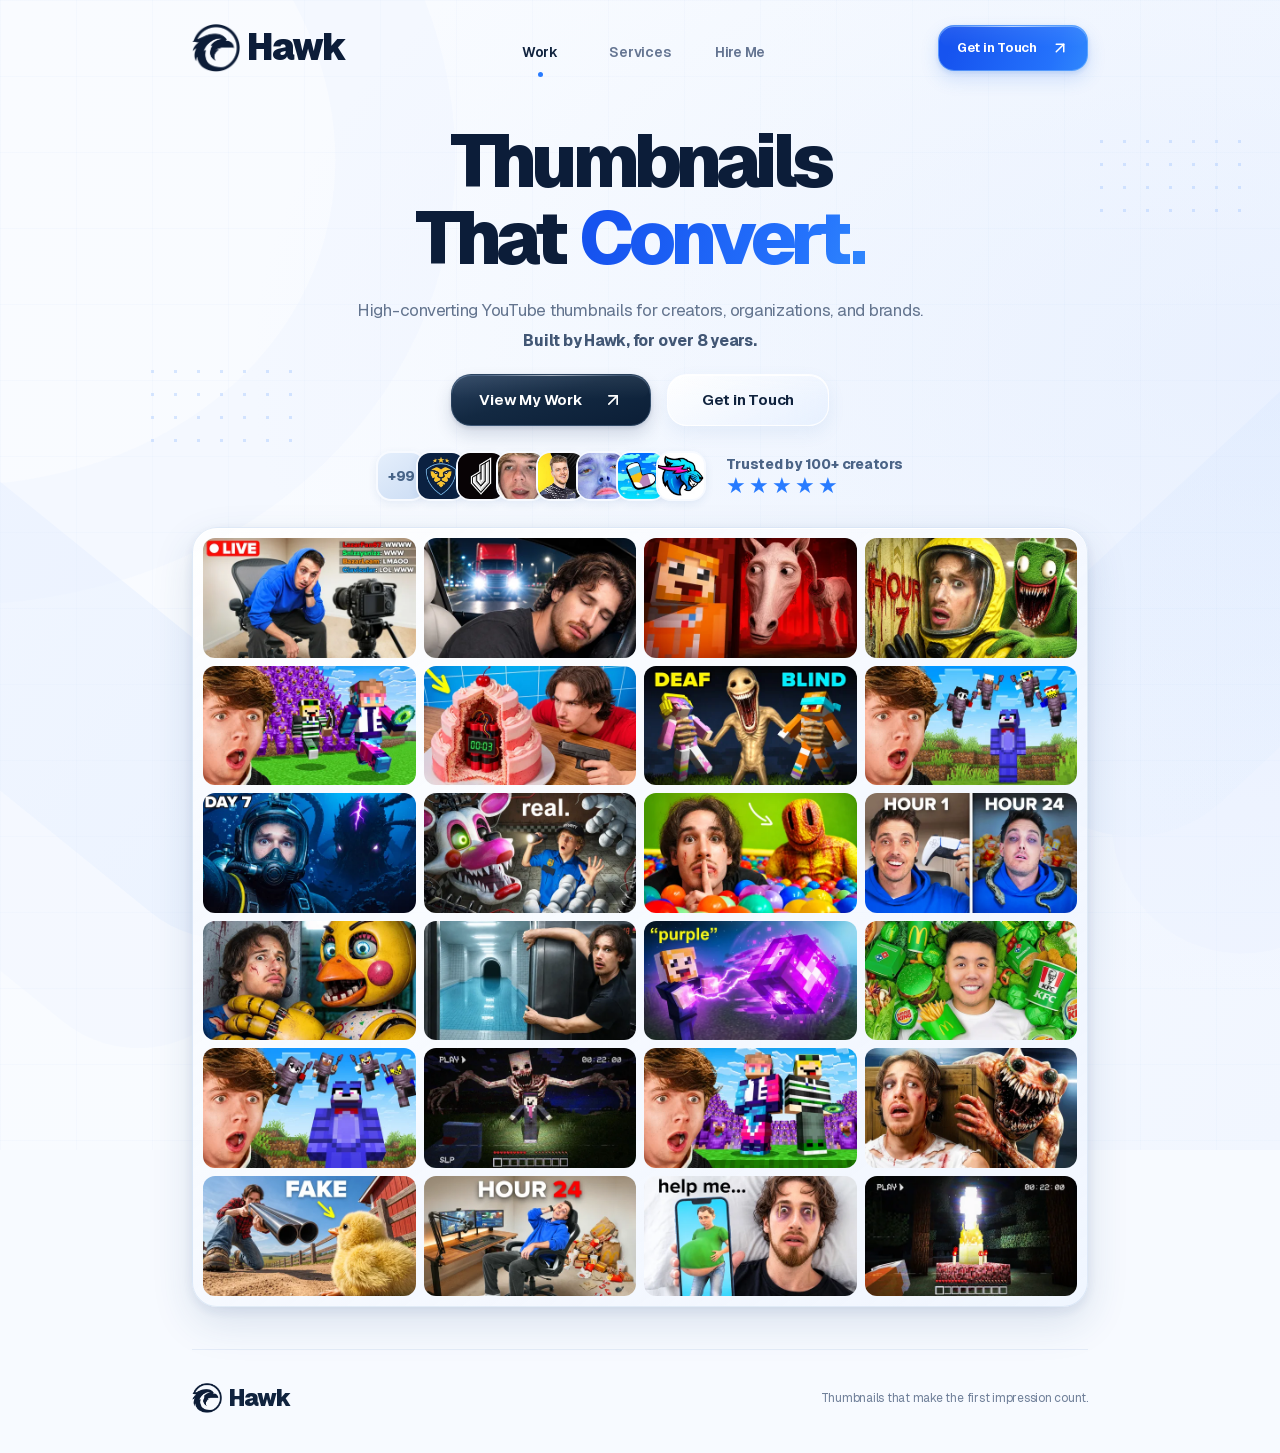
==== index.html @ 0e68c3ab "Replace Hawk Portfolio" ====
<!doctype html><html lang="en">
<head><meta charset="utf-8"><meta name="viewport" content="width=device-width,initial-scale=1"><title>Hawk — YouTube Thumbnail Designer</title><meta name="description" content="Professional, high-converting YouTube thumbnails for creators, organizations, and brands."><link rel="canonical" href="https://hawkpsd.com/"><meta property="og:title" content="Hawk — YouTube Thumbnail Designer"><meta property="og:description" content="Professional, high-converting YouTube thumbnails for creators, organizations, and brands."><meta property="og:type" content="website"><meta property="og:url" content="https://hawkpsd.com/"><meta property="og:image" content="https://hawkpsd.com/brand/header.jpg"><meta name="twitter:card" content="summary_large_image"><meta name="twitter:creator" content="@hawkpng"><meta name="twitter:title" content="Hawk — YouTube Thumbnail Designer"><meta name="twitter:description" content="Professional, high-converting YouTube thumbnails for creators, organizations, and brands."><meta name="twitter:image" content="https://hawkpsd.com/brand/header.jpg"><link rel="icon" href="favicon-32-v2.png" sizes="32x32" type="image/png"><link rel="shortcut icon" href="favicon-v2.ico"><link rel="apple-touch-icon" href="apple-touch-icon-v2.png"><link rel="preload" href="fonts/geist-latin.woff2" as="font" type="font/woff2" crossorigin><link rel="stylesheet" href="assets/site.css"><script>if(document.prerendering){document.documentElement.dataset.prerendering='true';document.addEventListener('prerenderingchange',()=>delete document.documentElement.dataset.prerendering,{once:true})}</script><script src="assets/site-config.js" defer></script><script src="assets/site.js" defer></script><script type="application/ld+json">{"@context":"https://schema.org","@type":"ProfessionalService","name":"Hawk","url":"https://hawkpsd.com","description":"Professional, high-converting YouTube thumbnails for creators, organizations, and brands.","sameAs":["https://x.com/hawkpng"],"serviceType":"YouTube Thumbnail Design"}</script>
<noscript><style>#thumbnail-gallery{display:none}</style>
</noscript>
</head>
<body><a class="skip-link" href="#main">Skip to content</a><div class="site-background entry" aria-hidden="true"><div class="geometry left"></div><div class="geometry right"></div><div class="soft-arc"></div><div class="dots dots-left"></div><div class="dots dots-right"></div></div>
<header class="site-header entry"><div class="brand"><a href="./" class="brand-mark" aria-label="Hawk home"><img src="brand/hawk.png" alt="" width="48" height="48" draggable="false"></a><a href="./" aria-label="Hawk home">Hawk</a></div><nav class="main-nav" aria-label="Main navigation" style="--nav-index:0"><a data-instant="true" href="./" class="active" aria-current="page">Work</a><a data-instant="true" href="services/" class="">Services</a><a data-instant="true" href="hire/" class="">Hire Me</a><span class="nav-dot" aria-hidden="true"></span></nav><a data-instant="true" href="hire/" class="button flow-blue header-cta">Get in Touch <svg xmlns="http://www.w3.org/2000/svg" width="18" height="18" viewbox="0 0 24 24" fill="none" stroke="currentColor" stroke-width="2" stroke-linecap="round" stroke-linejoin="round" class="lucide lucide-arrow-up-right" aria-hidden="true"><path d="M7 7h10v10"></path><path d="M7 17 17 7"></path></svg></a>
</header>
<main id="main"><section class="hero"><div class="hero-content"><h1 class="entry hero-headline" aria-label="Thumbnails that perform."><span class="headline-top" aria-hidden="true">Thumbnails</span><span class="hero-line" aria-hidden="true"><span>That</span><span class="word-stage"><span class="word-sizer">Perform.</span><span class="changing-word word-rest">Perform</span></span></span><span class="word-measurements" aria-hidden="true"><span>Perform</span><span>Convert</span><span>Win</span><span>Click</span><span>Stand Out</span><span>Engage</span><span>Deliver</span><span>Impress</span></span></h1><p class="entry hero-description">High-converting YouTube thumbnails for creators, organizations, and brands.<strong>Built by Hawk, for over 8 years.</strong></p><div class="hero-actions entry"><a class="button navy" href="#work">View My Work <svg xmlns="http://www.w3.org/2000/svg" width="20" height="20" viewbox="0 0 24 24" fill="none" stroke="currentColor" stroke-width="2" stroke-linecap="round" stroke-linejoin="round" class="lucide lucide-arrow-up-right" aria-hidden="true"><path d="M7 7h10v10"></path><path d="M7 17 17 7"></path></svg></a><a data-instant="true" class="button ghost" href="hire/">Get in Touch</a></div><div class="trust entry"><div class="avatar-stack"><span class="avatar-more" aria-label="99 more creators">+99</span><a href="https://www.youtube.com/@CouRageJD" target="_blank" rel="noopener noreferrer" aria-label="Visit CouRage on YouTube" title="CouRage"><img src="creators/couragejd.webp" width="52" height="52" alt="CouRage" draggable="false"></a><a href="https://www.youtube.com/@Jynxzi" target="_blank" rel="noopener noreferrer" aria-label="Visit Jynxzi on YouTube" title="Jynxzi"><img src="creators/jynxzi.webp" width="52" height="52" alt="Jynxzi" draggable="false"></a><a href="https://www.youtube.com/@Karl" target="_blank" rel="noopener noreferrer" aria-label="Visit Karl Jacobs on YouTube" title="Karl Jacobs"><img src="creators/karl.webp" width="52" height="52" alt="Karl Jacobs" draggable="false"></a><a href="https://www.youtube.com/@Lachlan" target="_blank" rel="noopener noreferrer" aria-label="Visit Lachlan on YouTube" title="Lachlan"><img src="creators/lachlan.webp" width="52" height="52" alt="Lachlan" draggable="false"></a><a href="https://www.youtube.com/@LazarBeam" target="_blank" rel="noopener noreferrer" aria-label="Visit LazarBeam on YouTube" title="LazarBeam"><img src="creators/lazar.webp" width="52" height="52" alt="LazarBeam" draggable="false"></a><a href="https://www.youtube.com/@Socksfor1" target="_blank" rel="noopener noreferrer" aria-label="Visit Socksfor1 on YouTube" title="Socksfor1"><img src="creators/socksfor1.webp" width="52" height="52" alt="Socksfor1" draggable="false"></a><a href="https://www.youtube.com/@MrBeastGaming" target="_blank" rel="noopener noreferrer" aria-label="Visit MrBeast Gaming on YouTube" title="MrBeast Gaming"><img src="creators/mrbeast-gaming.webp" width="52" height="52" alt="MrBeast Gaming" draggable="false"></a></div><div class="trust-label"><span>Trusted by 100+ creators</span><span class="stars" aria-label="Five stars">★★★★★</span></div></div></div></section><section class="work-section" id="work" aria-label="Thumbnail portfolio"><div class="portfolio-grid entry" id="thumbnail-gallery">
<div class="thumbnail-card" data-reveal="true" data-reveal-delay="0"><img sizes="(min-width:1100px) 17vw, (min-width:600px) 44vw, 92vw" width="1920" height="1080" loading="eager" decoding="async" alt="Horse — Socksfor1" draggable="false" data-src="gallery/horse-copy-800.webp" data-srcset="gallery/horse-copy-480.webp 480w, gallery/horse-copy-800.webp 800w, gallery/horse-copy-1280.webp 1280w"></div>
<div class="thumbnail-card" data-reveal="true" data-reveal-delay="40"><img sizes="(min-width:1100px) 17vw, (min-width:600px) 44vw, 92vw" width="1280" height="720" loading="eager" decoding="async" alt="Backrooms 6 — Socksfor1" draggable="false" data-src="gallery/backrooms-6copy-800.webp" data-srcset="gallery/backrooms-6copy-480.webp 480w, gallery/backrooms-6copy-800.webp 800w, gallery/backrooms-6copy-1280.webp 1280w"></div>
<div class="thumbnail-card" data-reveal="true" data-reveal-delay="80"><img sizes="(min-width:1100px) 17vw, (min-width:600px) 44vw, 92vw" width="1280" height="720" loading="eager" decoding="async" alt="Jujud — Socksfor1" draggable="false" data-src="gallery/jujud-copy-800.webp" data-srcset="gallery/jujud-copy-480.webp 480w, gallery/jujud-copy-800.webp 800w, gallery/jujud-copy-1280.webp 1280w"></div>
<div class="thumbnail-card" data-reveal="true" data-reveal-delay="120"><img sizes="(min-width:1100px) 17vw, (min-width:600px) 44vw, 92vw" width="1920" height="1080" loading="eager" decoding="async" alt="2Run 2 — Karl Jacobs" draggable="false" data-src="gallery/2run-2copy-800.webp" data-srcset="gallery/2run-2copy-480.webp 480w, gallery/2run-2copy-800.webp 800w, gallery/2run-2copy-1280.webp 1280w"></div>
<div class="thumbnail-card" data-reveal="true" data-reveal-delay="0"><img sizes="(min-width:1100px) 17vw, (min-width:600px) 44vw, 92vw" width="1920" height="1080" loading="lazy" decoding="async" alt="Help Me — Zack D. Films — Zack D. Films" draggable="false" data-src="gallery/zackd-12copy-800.webp" data-srcset="gallery/zackd-12copy-480.webp 480w, gallery/zackd-12copy-800.webp 800w, gallery/zackd-12copy-1280.webp 1280w"></div>
<div class="thumbnail-card" data-reveal="true" data-reveal-delay="40"><img sizes="(min-width:1100px) 17vw, (min-width:600px) 44vw, 92vw" width="1280" height="720" loading="lazy" decoding="async" alt="Backrooms Nad — Socksfor1" draggable="false" data-src="gallery/backrooms-nadcopy-800.webp" data-srcset="gallery/backrooms-nadcopy-480.webp 480w, gallery/backrooms-nadcopy-800.webp 800w, gallery/backrooms-nadcopy-1280.webp 1280w"></div>
<div class="thumbnail-card" data-reveal="true" data-reveal-delay="80"><img sizes="(min-width:1100px) 17vw, (min-width:600px) 44vw, 92vw" width="1280" height="720" loading="lazy" decoding="async" alt="Healthy Fast Food — MrBeast Gaming" draggable="false" data-src="gallery/healthy-fast-food-copy-800.webp" data-srcset="gallery/healthy-fast-food-copy-480.webp 480w, gallery/healthy-fast-food-copy-800.webp 800w, gallery/healthy-fast-food-copy-1280.webp 1280w"></div>
<div class="thumbnail-card" data-reveal="true" data-reveal-delay="120"><img sizes="(min-width:1100px) 17vw, (min-width:600px) 44vw, 92vw" width="1920" height="1080" loading="lazy" decoding="async" alt="24Hours — Socksfor1" draggable="false" data-src="gallery/24hours-copy-800.webp" data-srcset="gallery/24hours-copy-480.webp 480w, gallery/24hours-copy-800.webp 800w, gallery/24hours-copy-1280.webp 1280w"></div>
<div class="thumbnail-card" data-reveal="true" data-reveal-delay="0"><img sizes="(min-width:1100px) 17vw, (min-width:600px) 44vw, 92vw" width="1920" height="1080" loading="lazy" decoding="async" alt="Faceswaps 3 — Socksfor1" draggable="false" data-src="gallery/faceswaps-3copy-800.webp" data-srcset="gallery/faceswaps-3copy-480.webp 480w, gallery/faceswaps-3copy-800.webp 800w, gallery/faceswaps-3copy-1280.webp 1280w"></div>
<div class="thumbnail-card" data-reveal="true" data-reveal-delay="40"><img sizes="(min-width:1100px) 17vw, (min-width:600px) 44vw, 92vw" width="1920" height="1080" loading="lazy" decoding="async" alt="Judelow 3 — Karl Jacobs" draggable="false" data-src="gallery/judelow-3copy-800.webp" data-srcset="gallery/judelow-3copy-480.webp 480w, gallery/judelow-3copy-800.webp 800w, gallery/judelow-3copy-1280.webp 1280w"></div>
<div class="thumbnail-card" data-reveal="true" data-reveal-delay="80"><img sizes="(min-width:1100px) 17vw, (min-width:600px) 44vw, 92vw" width="1920" height="1080" loading="lazy" decoding="async" alt="Smp 8 — Socksfor1" draggable="false" data-src="gallery/smp-8copy-800.webp" data-srcset="gallery/smp-8copy-480.webp 480w, gallery/smp-8copy-800.webp 800w, gallery/smp-8copy-1280.webp 1280w"></div>
<div class="thumbnail-card" data-reveal="true" data-reveal-delay="120"><img sizes="(min-width:1100px) 17vw, (min-width:600px) 44vw, 92vw" width="1920" height="1080" loading="lazy" decoding="async" alt="Benny D — Socksfor1" draggable="false" data-src="gallery/benny-dcopy-800.webp" data-srcset="gallery/benny-dcopy-480.webp 480w, gallery/benny-dcopy-800.webp 800w, gallery/benny-dcopy-1280.webp 1280w"></div>
<div class="thumbnail-card" data-reveal="true" data-reveal-delay="0"><img sizes="(min-width:1100px) 17vw, (min-width:600px) 44vw, 92vw" width="1920" height="1080" loading="lazy" decoding="async" alt="24Hours 2 — Socksfor1" draggable="false" data-src="gallery/24hours-copy2-800.webp" data-srcset="gallery/24hours-copy2-480.webp 480w, gallery/24hours-copy2-800.webp 800w, gallery/24hours-copy2-1280.webp 1280w"></div>
<div class="thumbnail-card" data-reveal="true" data-reveal-delay="40"><img sizes="(min-width:1100px) 17vw, (min-width:600px) 44vw, 92vw" width="1920" height="1080" loading="lazy" decoding="async" alt="Minecraft, on another level — Karl Jacobs" draggable="false" data-src="gallery/judelow-copy-800.webp" data-srcset="gallery/judelow-copy-480.webp 480w, gallery/judelow-copy-800.webp 800w, gallery/judelow-copy-1280.webp 1280w"></div>
<div class="thumbnail-card" data-reveal="true" data-reveal-delay="80"><img sizes="(min-width:1100px) 17vw, (min-width:600px) 44vw, 92vw" width="1920" height="1080" loading="lazy" decoding="async" alt="2Run 3 — Karl Jacobs" draggable="false" data-src="gallery/2run-3copy-800.webp" data-srcset="gallery/2run-3copy-480.webp 480w, gallery/2run-3copy-800.webp 800w, gallery/2run-3copy-1280.webp 1280w"></div>
<div class="thumbnail-card" data-reveal="true" data-reveal-delay="120"><img sizes="(min-width:1100px) 17vw, (min-width:600px) 44vw, 92vw" width="1920" height="1080" loading="lazy" decoding="async" alt="Verity 15 — Socksfor1" draggable="false" data-src="gallery/verity-15copy-800.webp" data-srcset="gallery/verity-15copy-480.webp 480w, gallery/verity-15copy-800.webp 800w, gallery/verity-15copy-1280.webp 1280w"></div>
<div class="thumbnail-card" data-reveal="true" data-reveal-delay="0"><img sizes="(min-width:1100px) 17vw, (min-width:600px) 44vw, 92vw" width="1920" height="1080" loading="lazy" decoding="async" alt="Prophunt 6 — Socksfor1" draggable="false" data-src="gallery/prophunt-6copy-800.webp" data-srcset="gallery/prophunt-6copy-480.webp 480w, gallery/prophunt-6copy-800.webp 800w, gallery/prophunt-6copy-1280.webp 1280w"></div>
<div class="thumbnail-card" data-reveal="true" data-reveal-delay="40"><img sizes="(min-width:1100px) 17vw, (min-width:600px) 44vw, 92vw" width="1920" height="1080" loading="lazy" decoding="async" alt="Moohoo 3 — Socksfor1" draggable="false" data-src="gallery/moohoo-3copy-800.webp" data-srcset="gallery/moohoo-3copy-480.webp 480w, gallery/moohoo-3copy-800.webp 800w, gallery/moohoo-3copy-1280.webp 1280w"></div>
<div class="thumbnail-card" data-reveal="true" data-reveal-delay="80"><img sizes="(min-width:1100px) 17vw, (min-width:600px) 44vw, 92vw" width="1280" height="720" loading="lazy" decoding="async" alt="Sub Boxe — Socksfor1" draggable="false" data-src="gallery/sub-boxe-copy-800.webp" data-srcset="gallery/sub-boxe-copy-480.webp 480w, gallery/sub-boxe-copy-800.webp 800w, gallery/sub-boxe-copy-1280.webp 1280w"></div>
<div class="thumbnail-card" data-reveal="true" data-reveal-delay="120"><img sizes="(min-width:1100px) 17vw, (min-width:600px) 44vw, 92vw" width="1920" height="1080" loading="lazy" decoding="async" alt="One day. Everything changes. — Socksfor1" draggable="false" data-src="gallery/24hours-copy4-800.webp" data-srcset="gallery/24hours-copy4-480.webp 480w, gallery/24hours-copy4-800.webp 800w, gallery/24hours-copy4-1280.webp 1280w"></div>
<div class="thumbnail-card" data-reveal="true" data-reveal-delay="0"><img sizes="(min-width:1100px) 17vw, (min-width:600px) 44vw, 92vw" width="1920" height="1080" loading="lazy" decoding="async" alt="Seven days underwater — Socksfor1" draggable="false" data-src="gallery/subirl-8copy-800.webp" data-srcset="gallery/subirl-8copy-480.webp 480w, gallery/subirl-8copy-800.webp 800w, gallery/subirl-8copy-1280.webp 1280w"></div>
<div class="thumbnail-card" data-reveal="true" data-reveal-delay="40"><img sizes="(min-width:1100px) 17vw, (min-width:600px) 44vw, 92vw" width="1280" height="720" loading="lazy" decoding="async" alt="Lost in the backrooms — Socksfor1" draggable="false" data-src="gallery/backrooms-12copy-800.webp" data-srcset="gallery/backrooms-12copy-480.webp 480w, gallery/backrooms-12copy-800.webp 800w, gallery/backrooms-12copy-1280.webp 1280w"></div>
<div class="thumbnail-card" data-reveal="true" data-reveal-delay="80"><img sizes="(min-width:1100px) 17vw, (min-width:600px) 44vw, 92vw" width="1280" height="720" loading="lazy" decoding="async" alt="Mangle — Socksfor1" draggable="false" data-src="gallery/mangle-copy-800.webp" data-srcset="gallery/mangle-copy-480.webp 480w, gallery/mangle-copy-800.webp 800w, gallery/mangle-copy-1280.webp 1280w"></div>
<div class="thumbnail-card" data-reveal="true" data-reveal-delay="120"><img sizes="(min-width:1100px) 17vw, (min-width:600px) 44vw, 92vw" width="1920" height="1080" loading="lazy" decoding="async" alt="Drive New — Socksfor1" draggable="false" data-src="gallery/drive-newcopy-800.webp" data-srcset="gallery/drive-newcopy-480.webp 480w, gallery/drive-newcopy-800.webp 800w, gallery/drive-newcopy-1280.webp 1280w"></div></div><script src="assets/gallery-init.js"></script>
<noscript><div class="portfolio-grid entry">
<div class="thumbnail-card" data-reveal="true" data-reveal-delay="0"><img sizes="(min-width:1100px) 17vw, (min-width:600px) 44vw, 92vw" width="1920" height="1080" loading="eager" decoding="async" alt="Horse — Socksfor1" draggable="false" src="gallery/horse-copy-800.webp" srcset="gallery/horse-copy-480.webp 480w, gallery/horse-copy-800.webp 800w, gallery/horse-copy-1280.webp 1280w"></div>
<div class="thumbnail-card" data-reveal="true" data-reveal-delay="40"><img sizes="(min-width:1100px) 17vw, (min-width:600px) 44vw, 92vw" width="1280" height="720" loading="eager" decoding="async" alt="Backrooms 6 — Socksfor1" draggable="false" src="gallery/backrooms-6copy-800.webp" srcset="gallery/backrooms-6copy-480.webp 480w, gallery/backrooms-6copy-800.webp 800w, gallery/backrooms-6copy-1280.webp 1280w"></div>
<div class="thumbnail-card" data-reveal="true" data-reveal-delay="80"><img sizes="(min-width:1100px) 17vw, (min-width:600px) 44vw, 92vw" width="1280" height="720" loading="eager" decoding="async" alt="Jujud — Socksfor1" draggable="false" src="gallery/jujud-copy-800.webp" srcset="gallery/jujud-copy-480.webp 480w, gallery/jujud-copy-800.webp 800w, gallery/jujud-copy-1280.webp 1280w"></div>
<div class="thumbnail-card" data-reveal="true" data-reveal-delay="120"><img sizes="(min-width:1100px) 17vw, (min-width:600px) 44vw, 92vw" width="1920" height="1080" loading="eager" decoding="async" alt="2Run 2 — Karl Jacobs" draggable="false" src="gallery/2run-2copy-800.webp" srcset="gallery/2run-2copy-480.webp 480w, gallery/2run-2copy-800.webp 800w, gallery/2run-2copy-1280.webp 1280w"></div>
<div class="thumbnail-card" data-reveal="true" data-reveal-delay="0"><img sizes="(min-width:1100px) 17vw, (min-width:600px) 44vw, 92vw" width="1920" height="1080" loading="lazy" decoding="async" alt="Help Me — Zack D. Films — Zack D. Films" draggable="false" src="gallery/zackd-12copy-800.webp" srcset="gallery/zackd-12copy-480.webp 480w, gallery/zackd-12copy-800.webp 800w, gallery/zackd-12copy-1280.webp 1280w"></div>
<div class="thumbnail-card" data-reveal="true" data-reveal-delay="40"><img sizes="(min-width:1100px) 17vw, (min-width:600px) 44vw, 92vw" width="1280" height="720" loading="lazy" decoding="async" alt="Backrooms Nad — Socksfor1" draggable="false" src="gallery/backrooms-nadcopy-800.webp" srcset="gallery/backrooms-nadcopy-480.webp 480w, gallery/backrooms-nadcopy-800.webp 800w, gallery/backrooms-nadcopy-1280.webp 1280w"></div>
<div class="thumbnail-card" data-reveal="true" data-reveal-delay="80"><img sizes="(min-width:1100px) 17vw, (min-width:600px) 44vw, 92vw" width="1280" height="720" loading="lazy" decoding="async" alt="Healthy Fast Food — MrBeast Gaming" draggable="false" src="gallery/healthy-fast-food-copy-800.webp" srcset="gallery/healthy-fast-food-copy-480.webp 480w, gallery/healthy-fast-food-copy-800.webp 800w, gallery/healthy-fast-food-copy-1280.webp 1280w"></div>
<div class="thumbnail-card" data-reveal="true" data-reveal-delay="120"><img sizes="(min-width:1100px) 17vw, (min-width:600px) 44vw, 92vw" width="1920" height="1080" loading="lazy" decoding="async" alt="24Hours — Socksfor1" draggable="false" src="gallery/24hours-copy-800.webp" srcset="gallery/24hours-copy-480.webp 480w, gallery/24hours-copy-800.webp 800w, gallery/24hours-copy-1280.webp 1280w"></div>
<div class="thumbnail-card" data-reveal="true" data-reveal-delay="0"><img sizes="(min-width:1100px) 17vw, (min-width:600px) 44vw, 92vw" width="1920" height="1080" loading="lazy" decoding="async" alt="Faceswaps 3 — Socksfor1" draggable="false" src="gallery/faceswaps-3copy-800.webp" srcset="gallery/faceswaps-3copy-480.webp 480w, gallery/faceswaps-3copy-800.webp 800w, gallery/faceswaps-3copy-1280.webp 1280w"></div>
<div class="thumbnail-card" data-reveal="true" data-reveal-delay="40"><img sizes="(min-width:1100px) 17vw, (min-width:600px) 44vw, 92vw" width="1920" height="1080" loading="lazy" decoding="async" alt="Judelow 3 — Karl Jacobs" draggable="false" src="gallery/judelow-3copy-800.webp" srcset="gallery/judelow-3copy-480.webp 480w, gallery/judelow-3copy-800.webp 800w, gallery/judelow-3copy-1280.webp 1280w"></div>
<div class="thumbnail-card" data-reveal="true" data-reveal-delay="80"><img sizes="(min-width:1100px) 17vw, (min-width:600px) 44vw, 92vw" width="1920" height="1080" loading="lazy" decoding="async" alt="Smp 8 — Socksfor1" draggable="false" src="gallery/smp-8copy-800.webp" srcset="gallery/smp-8copy-480.webp 480w, gallery/smp-8copy-800.webp 800w, gallery/smp-8copy-1280.webp 1280w"></div>
<div class="thumbnail-card" data-reveal="true" data-reveal-delay="120"><img sizes="(min-width:1100px) 17vw, (min-width:600px) 44vw, 92vw" width="1920" height="1080" loading="lazy" decoding="async" alt="Benny D — Socksfor1" draggable="false" src="gallery/benny-dcopy-800.webp" srcset="gallery/benny-dcopy-480.webp 480w, gallery/benny-dcopy-800.webp 800w, gallery/benny-dcopy-1280.webp 1280w"></div>
<div class="thumbnail-card" data-reveal="true" data-reveal-delay="0"><img sizes="(min-width:1100px) 17vw, (min-width:600px) 44vw, 92vw" width="1920" height="1080" loading="lazy" decoding="async" alt="24Hours 2 — Socksfor1" draggable="false" src="gallery/24hours-copy2-800.webp" srcset="gallery/24hours-copy2-480.webp 480w, gallery/24hours-copy2-800.webp 800w, gallery/24hours-copy2-1280.webp 1280w"></div>
<div class="thumbnail-card" data-reveal="true" data-reveal-delay="40"><img sizes="(min-width:1100px) 17vw, (min-width:600px) 44vw, 92vw" width="1920" height="1080" loading="lazy" decoding="async" alt="Minecraft, on another level — Karl Jacobs" draggable="false" src="gallery/judelow-copy-800.webp" srcset="gallery/judelow-copy-480.webp 480w, gallery/judelow-copy-800.webp 800w, gallery/judelow-copy-1280.webp 1280w"></div>
<div class="thumbnail-card" data-reveal="true" data-reveal-delay="80"><img sizes="(min-width:1100px) 17vw, (min-width:600px) 44vw, 92vw" width="1920" height="1080" loading="lazy" decoding="async" alt="2Run 3 — Karl Jacobs" draggable="false" src="gallery/2run-3copy-800.webp" srcset="gallery/2run-3copy-480.webp 480w, gallery/2run-3copy-800.webp 800w, gallery/2run-3copy-1280.webp 1280w"></div>
<div class="thumbnail-card" data-reveal="true" data-reveal-delay="120"><img sizes="(min-width:1100px) 17vw, (min-width:600px) 44vw, 92vw" width="1920" height="1080" loading="lazy" decoding="async" alt="Verity 15 — Socksfor1" draggable="false" src="gallery/verity-15copy-800.webp" srcset="gallery/verity-15copy-480.webp 480w, gallery/verity-15copy-800.webp 800w, gallery/verity-15copy-1280.webp 1280w"></div>
<div class="thumbnail-card" data-reveal="true" data-reveal-delay="0"><img sizes="(min-width:1100px) 17vw, (min-width:600px) 44vw, 92vw" width="1920" height="1080" loading="lazy" decoding="async" alt="Prophunt 6 — Socksfor1" draggable="false" src="gallery/prophunt-6copy-800.webp" srcset="gallery/prophunt-6copy-480.webp 480w, gallery/prophunt-6copy-800.webp 800w, gallery/prophunt-6copy-1280.webp 1280w"></div>
<div class="thumbnail-card" data-reveal="true" data-reveal-delay="40"><img sizes="(min-width:1100px) 17vw, (min-width:600px) 44vw, 92vw" width="1920" height="1080" loading="lazy" decoding="async" alt="Moohoo 3 — Socksfor1" draggable="false" src="gallery/moohoo-3copy-800.webp" srcset="gallery/moohoo-3copy-480.webp 480w, gallery/moohoo-3copy-800.webp 800w, gallery/moohoo-3copy-1280.webp 1280w"></div>
<div class="thumbnail-card" data-reveal="true" data-reveal-delay="80"><img sizes="(min-width:1100px) 17vw, (min-width:600px) 44vw, 92vw" width="1280" height="720" loading="lazy" decoding="async" alt="Sub Boxe — Socksfor1" draggable="false" src="gallery/sub-boxe-copy-800.webp" srcset="gallery/sub-boxe-copy-480.webp 480w, gallery/sub-boxe-copy-800.webp 800w, gallery/sub-boxe-copy-1280.webp 1280w"></div>
<div class="thumbnail-card" data-reveal="true" data-reveal-delay="120"><img sizes="(min-width:1100px) 17vw, (min-width:600px) 44vw, 92vw" width="1920" height="1080" loading="lazy" decoding="async" alt="One day. Everything changes. — Socksfor1" draggable="false" src="gallery/24hours-copy4-800.webp" srcset="gallery/24hours-copy4-480.webp 480w, gallery/24hours-copy4-800.webp 800w, gallery/24hours-copy4-1280.webp 1280w"></div>
<div class="thumbnail-card" data-reveal="true" data-reveal-delay="0"><img sizes="(min-width:1100px) 17vw, (min-width:600px) 44vw, 92vw" width="1920" height="1080" loading="lazy" decoding="async" alt="Seven days underwater — Socksfor1" draggable="false" src="gallery/subirl-8copy-800.webp" srcset="gallery/subirl-8copy-480.webp 480w, gallery/subirl-8copy-800.webp 800w, gallery/subirl-8copy-1280.webp 1280w"></div>
<div class="thumbnail-card" data-reveal="true" data-reveal-delay="40"><img sizes="(min-width:1100px) 17vw, (min-width:600px) 44vw, 92vw" width="1280" height="720" loading="lazy" decoding="async" alt="Lost in the backrooms — Socksfor1" draggable="false" src="gallery/backrooms-12copy-800.webp" srcset="gallery/backrooms-12copy-480.webp 480w, gallery/backrooms-12copy-800.webp 800w, gallery/backrooms-12copy-1280.webp 1280w"></div>
<div class="thumbnail-card" data-reveal="true" data-reveal-delay="80"><img sizes="(min-width:1100px) 17vw, (min-width:600px) 44vw, 92vw" width="1280" height="720" loading="lazy" decoding="async" alt="Mangle — Socksfor1" draggable="false" src="gallery/mangle-copy-800.webp" srcset="gallery/mangle-copy-480.webp 480w, gallery/mangle-copy-800.webp 800w, gallery/mangle-copy-1280.webp 1280w"></div>
<div class="thumbnail-card" data-reveal="true" data-reveal-delay="120"><img sizes="(min-width:1100px) 17vw, (min-width:600px) 44vw, 92vw" width="1920" height="1080" loading="lazy" decoding="async" alt="Drive New — Socksfor1" draggable="false" src="gallery/drive-newcopy-800.webp" srcset="gallery/drive-newcopy-480.webp 480w, gallery/drive-newcopy-800.webp 800w, gallery/drive-newcopy-1280.webp 1280w"></div></div>
</noscript></section>
</main>
<footer class="site-footer" data-reveal="true"><a class="brand small" href="./"><img src="brand/hawk.png" width="30" height="30" alt="" draggable="false"><span>Hawk</span></a><p>Thumbnails that make the first impression count.</p>
</footer></body></html>
---- assets/site.css ----
*,:before,:after{box-sizing:border-box}body{line-height:1.5}button,input,textarea,select{font:inherit}svg{display:block}ul{margin:0;padding:0}button{background:transparent}:root{--background:#f5f8fe;--foreground:#0c1d39;--primary:#2478fa;--navy:#10233e;--blue:#287bff;--muted:#62738e;--radius:1rem;color-scheme:light}
*{box-sizing:border-box}html{scroll-behavior:smooth;scroll-padding-top:32px}body{margin:0;background:var(--background);color:var(--foreground);font-family:Arial,Helvetica,sans-serif;font-size:16px;-webkit-font-smoothing:antialiased}button,a,input,textarea{ -webkit-tap-highlight-color:transparent}button,a{touch-action:manipulation}button{font:inherit;cursor:pointer}a{color:inherit;text-decoration:none}button,input,textarea{outline:none}button:disabled{cursor:wait;opacity:.6}:focus-visible{outline:none!important;--tw-ring-color:transparent!important;--tw-ring-shadow:0 0 #0000!important;text-decoration:underline;text-underline-offset:4px}input:focus,textarea:focus{border-color:#758daa;box-shadow:none;background:#fff}h1,h2,h3,p{margin:0}img{display:block;max-width:100%}.skip-link{position:fixed;top:-60px;left:20px;z-index:100;padding:12px;background:white}.skip-link:focus{top:10px}.site-background{position:absolute;inset:0 0 auto;height:1030px;z-index:-1;overflow:hidden;background:linear-gradient(115deg,#f6f9ff 0%,#fbfcff 40%,#f0f5fe 100%);background-image:linear-gradient(#cbdcfb15 1px,transparent 1px),linear-gradient(90deg,#cbdcfb15 1px,transparent 1px),linear-gradient(115deg,#f6f9ff,#fbfcff 40%,#f0f5fe);background-size:80px 80px,80px 80px,auto}.geometry{position:absolute;width:1100px;height:250px;background:linear-gradient(90deg,#dfeaff40,#e9f1ff);transform:rotate(38deg);border-radius:160px}.geometry.left{left:-640px;top:320px;box-shadow:0 125px 0 0 #e7effc50}.geometry.right{right:-590px;top:160px;transform:rotate(-42deg);background:#e1ebff80;box-shadow:0 150px 0 #eaf1ff80}.dots{position:absolute;background-image:radial-gradient(#6ca4ff55 1.5px,transparent 1.5px);background-size:23px 23px;width:164px;height:100px}.dots-left{left:12%;top:430px}.dots-right{right:2%;top:145px}.site-header{height:115px;padding:22px 4.2%;display:flex;align-items:center;justify-content:space-between;gap:24px;position:relative;z-index:10;max-width:1800px;margin:auto}.brand{display:inline-flex;align-items:center;gap:8px;font-size:43px;font-weight:900;letter-spacing:-2px}.brand img{width:56px;height:56px;object-fit:contain}.main-nav{position:absolute;left:50%;top:44px;transform:translateX(-50%);display:grid;grid-template-columns:repeat(3,115px);font-size:16px;font-weight:600;color:#657592}.main-nav a{text-align:center;padding:10px 0;transition:color .2s}.main-nav a:hover,.main-nav a.active{color:var(--navy)}.nav-dot{width:5px;height:5px;border-radius:50%;background:var(--blue);position:absolute;bottom:-3px;left:55px;transform:translateX(calc(var(--nav-index)*115px));transition:transform .25s ease}.button{display:inline-flex;align-items:center;justify-content:center;gap:20px;border-radius:30px;padding:17px 29px;font-size:15px;font-weight:700;min-height:54px;border:1px solid transparent;transition:transform .2s,box-shadow .2s,background .2s;white-space:nowrap}.button:hover{transform:translateY(-2px)}.navy{color:white;background:linear-gradient(135deg,#203551,#0b1c36);box-shadow:inset 0 1px 2px #9eb4d53a,0 5px 12px #102b5910;border-color:#ffffff38}.navy:hover{box-shadow:0 7px 18px #102b592b}.header-cta{border-radius:19px;padding:16px 22px;min-height:49px}.ghost{background:#f4f8ff90;border:1.5px solid white;box-shadow:0 3px 12px #5175b110;color:var(--navy)}.hero{position:relative;text-align:center;min-height:420px;padding:43px 20px 17px;overflow:hidden;max-width:1800px;margin:auto}.hero-content{position:relative;z-index:1}.hero h1{font-size:clamp(68px,6.5vw,111px);font-weight:900;line-height:.89;letter-spacing:-6px}.hero p{font-size:18px;line-height:1.45;color:#64758f;margin:23px auto 25px;max-width:770px;letter-spacing:-.25px}.hero-actions{display:flex;gap:16px;justify-content:center}.hero-actions .navy{min-width:200px}.hero-actions .ghost{min-width:162px}.trust{display:flex;align-items:center;justify-content:center;margin-top:29px;gap:18px}.avatar-stack{display:flex;padding-left:9px}.avatar-stack a{margin-left:-9px;position:relative;width:42px;height:42px;border:2px solid #f7faff;border-radius:13px;transition:transform .2s;box-shadow:0 1px 3px #25467910}.avatar-stack a:hover,.avatar-stack a:focus-visible{transform:translateY(-4px) scale(1.13);z-index:3}.avatar-stack img{width:100%;height:100%;object-fit:cover;border-radius:10px}.trust-label{text-align:left;font-size:12px;color:#60728e;line-height:1.5}.stars{display:block;color:var(--blue);font-size:21px;letter-spacing:2px;line-height:1.2;margin-top:2px}.work-section{max-width:1800px;padding:8px 3% 0;margin:auto;scroll-margin-top:24px}.eyebrow{font-size:13px;font-weight:750;letter-spacing:1.15px;display:flex;align-items:center;gap:11px}.eyebrow span{width:9px;height:9px;background:var(--blue);border-radius:50%}.portfolio-grid{display:grid;grid-template-columns:repeat(4,minmax(0,1fr));gap:14px}.thumbnail-card{position:relative;display:block;border:none;padding:0;overflow:hidden;border-radius:17px;background:#e2eafa;aspect-ratio:16/9;box-shadow:0 2px 4px #12345a06;transition:transform .22s,box-shadow .22s}.thumbnail-card:hover{transform:scale(1.015);box-shadow:0 8px 22px #142d5226;z-index:1}.thumbnail-card>img{width:100%;height:100%;object-fit:cover}.hawk-select{width:100%!important;min-height:46px;border-radius:13px!important;border:1px solid #8ba7cc38!important;background:linear-gradient(#ffffff0b,#ffffff03)!important;color:inherit!important;padding:0 16px!important;box-shadow:inset 0 1px 2px #b0cafa20!important;font-size:14px!important;font-weight:600;min-width:0}.site-footer{display:flex;justify-content:space-between;align-items:center;gap:20px;max-width:1700px;padding:40px 4.2%;margin:40px auto 0;border-top:1px solid #c9d8ee66;color:#70809a;font-size:12px}.brand.small{font-size:23px;letter-spacing:-1px;color:var(--navy)}.brand.small img{width:30px;height:30px}.inner-page{max-width:1180px;margin:50px auto 0;padding:0 30px}.eyebrow{color:#5f7595;margin-bottom:22px}.inner-page>h1{font-size:clamp(52px,5.8vw,82px);font-weight:850;line-height:1;letter-spacing:-4px}.inner-page>h1>span{color:var(--blue)}.page-intro{color:var(--muted);font-size:18px;line-height:1.6;margin-top:24px;max-width:640px}.contact-layout{display:grid;grid-template-columns:1.45fr 1fr;gap:54px;margin-top:40px}.contact-card{border:1px solid white;background:#ffffffb8;border-radius:24px;padding:31px;box-shadow:0 8px 34px #2b57850a}.contact-card form{display:flex;flex-direction:column;gap:23px}.form-row{display:grid;grid-template-columns:1fr 1fr;gap:20px}label{display:flex;flex-direction:column;gap:9px;font-size:14px;font-weight:600}input,textarea{width:100%;border:1px solid #dce5f3;border-radius:11px;background:#f6f9ff;padding:14px 15px;color:var(--navy);font:inherit;font-size:15px;font-weight:400;transition:border-color .2s,box-shadow .2s}textarea{resize:vertical;min-height:130px}.contact-card .hawk-select{background:#f6f9ff!important;color:var(--navy)!important;border-color:#dce5f3!important;height:48px!important;font-weight:400}.send-button{align-self:flex-start;min-width:185px}.form-error{color:#bb3246;font-size:14px;line-height:1.4}.direct-contact{padding-top:20px}.direct-contact h2{font-size:23px;letter-spacing:-.6px}.direct-contact>p{font-size:15px;color:var(--muted);margin:10px 0 25px;line-height:1.6}.social-card{position:relative;display:flex;align-items:center;gap:16px;padding:20px;background:#ffffff70;border:1px solid white;border-radius:18px;margin-bottom:14px;transition:background .2s}.social-card:hover{background:white}.social-symbol{width:45px;height:45px;border-radius:13px;background:#e9f1ff;display:grid;place-items:center;font-size:24px}.social-card>div{flex:1}.social-card strong{font-size:16px;display:block;margin-bottom:5px}.social-card>div>span{font-size:14px;color:var(--muted)}.discord-card{flex-wrap:wrap}.copy-button{border:0;background:transparent;color:#5e7596;padding:8px}.copy-discord{display:flex;align-items:center;justify-content:center;gap:10px;width:100%;border:1px solid #d9e5f7;background:#f0f5ff;color:#245797;border-radius:11px;padding:12px;font-size:13px;font-weight:600}.sr-only{position:absolute!important;width:1px!important;height:1px!important;padding:0!important;margin:-1px!important;overflow:hidden!important;clip:rect(0,0,0,0)!important;white-space:nowrap!important;border-width:0!important}@keyframes pulse{50%{opacity:.5}}
@media(min-width:1550px){.hero{padding-top:65px;min-height:477px}.hero h1{font-size:112px}.hero p{font-size:20px}.work-section{padding-top:15px}}
@media(max-width:1100px){.portfolio-grid{grid-template-columns:repeat(2,minmax(0,1fr));gap:17px}.hero h1{font-size:83px;letter-spacing:-4px}.main-nav{grid-template-columns:repeat(3,95px)}.nav-dot{left:45px;transform:translateX(calc(var(--nav-index)*95px))}.brand{font-size:35px}.brand img{width:47px;height:47px}.header-cta{font-size:13px;gap:11px;padding:14px 17px}.contact-layout{gap:25px}}
@media(max-width:700px){.site-header{height:110px;padding:15px 5%;align-items:flex-start}.brand{font-size:31px;gap:6px}.brand img{width:40px;height:40px}.header-cta{min-height:40px;border-radius:13px;padding:11px 14px;font-size:12px}.header-cta svg{width:16px}.main-nav{top:68px;grid-template-columns:repeat(3,100px);font-size:14px}.nav-dot{left:48px;transform:translateX(calc(var(--nav-index)*100px))}.hero{padding:40px 18px 26px;min-height:390px}.hero h1{font-size:clamp(45px,11.5vw,76px);letter-spacing:-2.9px;line-height:.94}.hero p{font-size:16px;max-width:460px;margin:21px auto 24px}.hero-actions{gap:10px}.button{font-size:13px;padding:14px 20px;min-height:48px;gap:12px}.hero-actions .navy{min-width:165px}.hero-actions .ghost{min-width:128px}.trust{gap:12px;margin-top:27px;flex-wrap:wrap}.avatar-stack a{width:36px;height:36px;border-radius:11px;margin-left:-7px}.avatar-stack img{border-radius:8px}.trust-label{font-size:11px}.stars{font-size:18px}.dots-left{left:-30px;top:345px}.work-section{padding:10px 4% 0}.portfolio-grid{gap:10px}.thumbnail-card{border-radius:12px}.inner-page{margin-top:34px;padding:0 5%}.inner-page>h1{font-size:clamp(43px,9vw,64px);letter-spacing:-2.5px}.page-intro{font-size:16px}.eyebrow{font-size:11px;margin-bottom:18px}.contact-layout{grid-template-columns:1fr;gap:25px}.contact-card{padding:22px}.form-row{grid-template-columns:1fr;gap:22px}.direct-contact{padding-top:0}.direct-contact h2{font-size:22px}.site-footer{flex-wrap:wrap;margin-top:35px;padding:28px 5%;gap:15px}.site-footer p{display:none}}
@media(max-width:460px){.portfolio-grid{grid-template-columns:1fr;gap:15px}.trust{gap:11px}.avatar-stack a{width:32px;height:32px}.hero{padding-top:32px}.hero h1{letter-spacing:-2.3px}.hero p{font-size:14px;line-height:1.5}.hero-actions .navy{min-width:156px}.hero-actions .ghost{min-width:122px}.trust-label{font-size:10px}.stars{font-size:17px}}
@media(prefers-reduced-motion:reduce){html{scroll-behavior:auto}*,*:before,*:after{animation:none!important;transition:none!important;scroll-behavior:auto!important}}
@font-face{font-family:Geist;src:url('../fonts/geist-latin.woff2') format('woff2');font-style:normal;font-weight:100 900;font-display:swap}
:root{--site-width:92vw;--background:#f7faff;--popover:#fff;--popover-foreground:#10233e;--border:#d8e5f6}
html,body{overflow-x:clip}body{font-family:Geist,Arial,Helvetica,sans-serif;letter-spacing:-.015em}
.site-header,.hero,.work-section,.inner-page,.site-footer{width:var(--site-width);padding-left:0;padding-right:0;max-width:1440px;margin-left:auto;margin-right:auto}
.site-header{height:96px;padding-top:18px;padding-bottom:18px}.brand{font-size:37px;letter-spacing:-1.9px;gap:7px}.brand img{width:48px;height:48px}.main-nav{top:32px;grid-template-columns:repeat(3,100px);font-size:14px}.main-nav .nav-dot{left:48px;transform:translateX(calc(var(--nav-index)*100px));bottom:-4px}
.hero{min-height:0;padding-top:28px;padding-bottom:26px;overflow:visible}.hero h1{font-size:clamp(60px,5.8vw,96px);font-weight:850;line-height:.99;letter-spacing:-.065em}.headline-top{display:block}.hero-line{display:flex;align-items:baseline;justify-content:center;gap:.18em}
@keyframes flowing-blue{0%,100%{background-position:0% 50%}50%{background-position:100% 50%}}
.hero-description{margin:19px auto 22px!important;max-width:710px!important;font-size:17px!important;line-height:1.5!important}.hero-actions .button{min-height:48px;padding:14px 25px}.trust{margin-top:25px;gap:20px}.avatar-stack a{width:50px;height:50px;border-radius:15px;margin-left:-10px;border:2px solid #f7faff;box-shadow:0 3px 9px #1f529516}.avatar-stack img{border-radius:12px}.avatar-stack a:hover,.avatar-stack a:focus-visible{transform:translateY(-4px) scale(1.12);z-index:3}.trust-label{font-size:14px;font-weight:500;color:#5c7292}.stars{font-size:22px;letter-spacing:3px;margin-top:3px}
.site-background{height:1150px;background-image:linear-gradient(#bed4f414 1px,transparent 1px),linear-gradient(90deg,#bed4f414 1px,transparent 1px),radial-gradient(ellipse at 100% 32%,#dfeafe85,transparent 57%),linear-gradient(115deg,#f9fbff,#f8fbff 43%,#f1f6ff);background-size:76px 76px,76px 76px,auto,auto}.geometry.left{left:-880px;top:350px;width:1350px;height:240px;transform:rotate(39deg);background:linear-gradient(90deg,#deebff05,#dce9ff75);box-shadow:0 140px 0 #e4eeff38}.geometry.right{right:-710px;top:290px;transform:rotate(-43deg);height:260px;background:linear-gradient(90deg,#b9d4ff16,#d6e6ff6b);box-shadow:0 160px 0 #e3edff44}.soft-arc{position:absolute;left:-640px;top:-350px;width:1100px;height:950px;border:120px solid #dfebff35;border-radius:50%;transform:rotate(15deg)}.dots-left{left:11%;top:360px;opacity:.75}.dots-right{right:2%;top:130px;opacity:.7}
.button{position:relative;isolation:isolate;overflow:hidden;box-shadow:0 8px 18px #15375b18,inset 0 1px 0 #ffffff85;transition:transform .2s cubic-bezier(.2,.7,.3,1),box-shadow .2s,background .2s;border-radius:20px;font-weight:650}.button:before{content:"";position:absolute;inset:1px 1px auto;height:45%;border-radius:inherit;background:linear-gradient(180deg,#ffffff12,transparent);pointer-events:none;z-index:-1}.button:after{content:"";position:absolute;left:15%;right:15%;top:0;height:1px;background:linear-gradient(90deg,transparent,#ffffff85,transparent);pointer-events:none}.navy{background:linear-gradient(165deg,#29415f 0%,#132942 45%,#0b1e36 100%);border:1px solid #89acd13a;box-shadow:0 9px 17px #102b5928,0 2px 4px #0c2a5120,inset 0 1px 0 #b7d1f547}.navy:hover{background:linear-gradient(160deg,#345275,#163252 50%,#102742);box-shadow:0 12px 23px #17385d30,inset 0 1px 0 #c2dafa65;transform:translateY(-2px)}.ghost{background:linear-gradient(150deg,#fffffff0,#edf4ffa3 70%,#d9e9ff66);border:1px solid #ffffffdd;box-shadow:0 7px 18px #4777bb17,inset 0 1px 0 white;backdrop-filter:blur(10px)}.ghost:hover{box-shadow:0 11px 24px #3769ac23;background:linear-gradient(150deg,#fff,#eff6ff)}.button:active,.copy-discord:active{transform:translateY(0) scale(.98);box-shadow:0 2px 8px #18365622,inset 0 1px 3px #122b491c}.header-cta{min-height:44px;padding:12px 18px;font-size:13px;gap:14px;border-radius:16px}
.work-section{padding-top:0}.portfolio-grid{gap:16px;animation:none}.thumbnail-card{border-radius:15px;cursor:default;box-shadow:0 3px 10px #1839620c;overflow:hidden;transition:transform .22s cubic-bezier(.2,.65,.3,1),box-shadow .22s,opacity .45s}.thumbnail-card:hover{transform:scale(1.025);box-shadow:0 8px 23px #14345c22}.thumbnail-card img{transition:none;pointer-events:none}
.entry{animation:entry-reveal .55s cubic-bezier(.2,.65,.3,1) both}.hero-description{animation-delay:.08s}.hero-actions{animation-delay:.16s}.trust{animation-delay:.24s}.inner-page>.entry:nth-child(2){animation-delay:.06s}.inner-page>.entry:nth-child(3){animation-delay:.12s}.contact-card.entry{animation-delay:.16s}.direct-contact.entry{animation-delay:.22s}[data-reveal]{transition:opacity .42s ease,transform .45s cubic-bezier(.2,.7,.3,1),box-shadow .22s;transition-delay:0ms}.reveal-pending{opacity:0;transform:translateY(15px) scale(.985)}.thumbnail-card.reveal-pending:hover{transform:translateY(15px) scale(.985)}
@keyframes entry-reveal{from{opacity:0;transform:translateY(12px)}to{opacity:1;transform:translateY(0)}}
.inner-page{margin-top:34px}.inner-page>h1{font-size:clamp(49px,4.7vw,76px);font-weight:750;letter-spacing:-.055em;line-height:1.03}.page-intro{font-size:16px;line-height:1.65;margin-top:20px}.contact-layout{margin-top:33px;gap:36px;grid-template-columns:1.5fr 1fr}.contact-card{background:linear-gradient(135deg,#ffffffef,#f3f8ffd4);box-shadow:0 10px 35px #254a830d,inset 0 1px 0 #fff;padding:27px}.direct-contact h2{font-size:21px;font-weight:650}.social-card{background:linear-gradient(145deg,#ffffffbf,#edf5ff9c);border:1px solid #fff;box-shadow:0 6px 17px #3860960b,inset 0 1px 0 #fff}.social-card:hover{box-shadow:0 9px 23px #38609615}.copy-discord{background:linear-gradient(160deg,#ffffffd4,#eaf3ff9c);box-shadow:0 3px 8px #1b46720b,inset 0 1px 0 #fff;transition:transform .18s,box-shadow .2s}.copy-discord:hover{box-shadow:0 6px 12px #19467315}.site-footer{margin-top:42px;padding-top:31px;padding-bottom:38px}
@media(min-width:1100px){:root{--site-width:min(70vw,1440px)}}
@media(min-width:1800px){.hero h1{font-size:98px}}
@media(max-width:1100px){.hero h1{font-size:clamp(64px,7.2vw,84px)}.contact-layout{gap:26px}.trust-label{font-size:13px}.avatar-stack a{width:48px;height:48px}.main-nav{grid-template-columns:repeat(3,94px)}.main-nav .nav-dot{left:45px;transform:translateX(calc(var(--nav-index)*94px))}}
@media(max-width:700px){.site-header{height:108px;padding-top:14px;align-items:flex-start}.brand{font-size:29px;gap:5px}.brand img{width:38px;height:38px}.header-cta{font-size:12px;min-height:38px;padding:10px 12px;gap:9px;border-radius:12px}.header-cta svg{width:15px}.main-nav{top:62px;grid-template-columns:repeat(3,97px);font-size:14px}.main-nav .nav-dot{left:46px;transform:translateX(calc(var(--nav-index)*97px))}.hero{padding-top:28px;padding-bottom:29px}.hero h1{font-size:clamp(38px,9.1vw,64px);letter-spacing:-.06em;line-height:1.01}.hero-line{gap:.17em}.hero-description{font-size:15px!important;line-height:1.55!important;margin:17px auto 21px!important;max-width:440px!important}.hero-actions .button{padding:13px 17px;min-height:46px;border-radius:18px;font-size:12px}.hero-actions .navy{min-width:153px}.hero-actions .ghost{min-width:123px}.trust{gap:13px;margin-top:24px}.avatar-stack a{width:42px;height:42px;border-radius:13px;margin-left:-8px}.avatar-stack img{border-radius:10px}.trust-label{font-size:12px}.stars{font-size:20px;letter-spacing:2px}.portfolio-grid{gap:12px}.thumbnail-card{border-radius:13px}.inner-page{margin-top:27px}.inner-page>h1{font-size:clamp(43px,8.4vw,60px);letter-spacing:-.055em}.page-intro{font-size:15px}.contact-layout{grid-template-columns:1fr;gap:23px;margin-top:29px}.contact-card{padding:23px}.site-footer{padding-bottom:38px}.direct-contact{padding-top:0}}
@media(max-width:460px){.portfolio-grid{grid-template-columns:1fr}.hero h1{font-size:clamp(37px,9.1vw,43px)}.trust{flex-direction:column;gap:12px}.avatar-stack a{width:43px;height:43px}.trust-label{font-size:13px;text-align:center;display:flex;flex-direction:column;align-items:center}.hero-description{font-size:14px!important}.main-nav{top:62px}}
@media(prefers-reduced-motion:reduce){.entry{animation:none!important}.reveal-pending{opacity:1;transform:none}*,*:before,*:after{transition:none!important;scroll-behavior:auto!important}}
html.lenis,html.lenis body{height:auto}.lenis.lenis-smooth{scroll-behavior:auto!important}.lenis:not(.lenis-autoToggle).lenis-stopped{overflow:clip}.lenis [data-lenis-prevent]{overscroll-behavior:contain}.lenis.lenis-smooth iframe{pointer-events:none}
.hero-description{max-width:670px!important}.hero-description strong{display:block;color:#425775;font-weight:750;font-size:.91em;margin-top:5px;letter-spacing:-.015em}.trust-label{line-height:1.25}.trust-label>span:first-child{font-weight:750;color:#4a6386}.trust-label .stars{margin-top:0;line-height:1.05}.site-footer{padding-bottom:38px;justify-content:space-between}
.portfolio-grid{position:relative;padding:10px;gap:8px;border:1px solid #b8cfeb66;border-radius:25px;background:linear-gradient(145deg,#ffffffcf,#eaf2ff8a);box-shadow:0 16px 42px #214b7d24,0 4px 12px #274f8218,inset 0 1px 0 white}.thumbnail-card{border-radius:12px;box-shadow:none}.thumbnail-card:hover{transform:scale(1.02);box-shadow:0 7px 18px #14345c1c}.inner-page>h1>span{background:linear-gradient(110deg,#1653ef,#2786ff 55%,#419dff);background-clip:text;-webkit-background-clip:text;color:transparent}.services-faq{margin-top:54px;max-width:870px}.services-faq details{border-top:1px solid #c7d8ee94}.services-faq details:last-child{border-bottom:1px solid #c7d8ee94}.services-faq summary{display:flex;align-items:center;justify-content:space-between;gap:15px;list-style:none;cursor:pointer;padding:19px 0;font-size:16px;font-weight:650}.services-faq summary::-webkit-details-marker{display:none}.services-faq summary>span{font-size:24px;font-weight:450;color:#5984bc;transition:transform .2s}.services-faq details[open] summary>span{transform:rotate(45deg)}.services-faq details>p{color:var(--muted);font-size:15px;line-height:1.65;padding:0 26px 21px 0;max-width:710px}.form-heading h2{font-size:23px;font-weight:750;letter-spacing:-.04em}.form-heading p{font-size:14px;color:var(--muted);line-height:1.5;margin-top:8px}.contact-card{background:linear-gradient(150deg,#ffffffdf,#f2f7ffcc);box-shadow:0 11px 33px #244e810d,inset 0 1px 0 white;border-color:#ffffffed}.social-card{background:linear-gradient(145deg,#ffffffc4,#eef5ff90);box-shadow:0 5px 17px #3e639707,inset 0 1px 0 white}.copy-discord{background:linear-gradient(150deg,#ffffffd9,#e5efffcf);border-color:#d9e6f8;box-shadow:0 4px 10px #2c528815,inset 0 1px 0 white;transition:transform .2s,box-shadow .2s}.copy-discord:hover{box-shadow:0 7px 16px #2c528821}.brief-checklist{margin-top:27px;padding-top:23px;border-top:1px solid #d4e1f4}.brief-checklist h3{font-size:16px;font-weight:700;letter-spacing:-.02em}.brief-checklist ul{list-style:none;margin:16px 0 0;padding:0;display:flex;flex-direction:column;gap:12px}.brief-checklist li{display:flex;gap:9px;font-size:14px;line-height:1.5;color:#627797}.brief-checklist li svg{color:#3281ef;flex-shrink:0;margin-top:3px}
@media(max-width:1100px){.portfolio-grid{gap:8px}}
@media(max-width:800px){.services-faq{margin-top:37px}}
@media(max-width:700px){.portfolio-grid{padding:7px;gap:7px;border-radius:20px}.thumbnail-card{border-radius:10px}.hero-description strong{margin-top:6px;font-size:.94em}.services-faq summary{font-size:15px}.site-footer{padding-bottom:30px}}
@media(max-width:520px){.trust-label{line-height:1.18}.trust-label .stars{margin-top:1px}.portfolio-grid{gap:7px}}
.hero-line{align-items:center;line-height:1.1}.word-stage{display:inline-grid;position:relative;flex:0 0 auto;height:1.1em;vertical-align:middle;overflow:hidden;perspective:500px;transition:width .32s cubic-bezier(.2,.7,.3,1)}.word-sizer{visibility:hidden;white-space:nowrap}.changing-word{position:absolute;inset:0;display:flex;align-items:center;justify-content:center;white-space:nowrap;text-align:center;background:linear-gradient(110deg,#1653ef 5%,#2472fc 35%,#45adff 65%,#245cff 95%);background-size:230% 100%;background-clip:text;-webkit-background-clip:text;-webkit-text-fill-color:transparent;color:#267afa;backface-visibility:hidden;transform-origin:50% 50%;background-position:var(--word-flow) 50%}.word-enter{animation:word-arrive .32s cubic-bezier(.2,.7,.3,1) both}.word-exit{animation:word-depart .32s cubic-bezier(.2,.7,.3,1) both}.word-measurements{position:absolute;visibility:hidden;pointer-events:none;width:0;height:0;overflow:hidden}.word-measurements>span{position:absolute;white-space:nowrap;width:max-content}
@keyframes word-arrive{from{opacity:0;transform:translateY(90%) rotateX(-55deg)}to{opacity:1;transform:translateY(0) rotateX(0)}}
@keyframes word-depart{from{opacity:1;transform:translateY(0) rotateX(0)}to{opacity:0;transform:translateY(-90%) rotateX(55deg)}}
.flow-blue{color:white;background:linear-gradient(110deg,#1653ef 5%,#2472fc 35%,#45adff 65%,#245cff 95%);background-size:230% 100%;animation:flowing-blue 7s infinite ease-in-out;border:1px solid #77b9ff99;box-shadow:0 8px 18px #246ee52b,0 2px 5px #1b5bd026,inset 0 1px 0 #b9ddff85}.flow-blue:hover{box-shadow:0 11px 24px #246ee540,inset 0 1px 0 #d3eaffb3}.flow-blue:active{filter:brightness(.97)}.services-faq{margin-bottom:35px}
@media(prefers-reduced-motion:reduce){.changing-word{animation:none!important;transform:none!important}.word-exit{display:none}.word-stage{transition:none!important}.flow-blue{animation:none!important}}
@view-transition{navigation:auto}:root{view-transition-name:none}.main-nav .nav-dot{view-transition-name:hawk-nav-dot}::view-transition-group(hawk-nav-dot){animation-duration:.25s;animation-timing-function:ease-in-out}
@media(prefers-reduced-motion:reduce){::view-transition-group(hawk-nav-dot){animation:none!important}}
.services-page>h1,.hire-page>h1{text-align:center}.services-page>.page-intro,.hire-page>.page-intro{margin-left:auto;margin-right:auto;text-align:center;max-width:600px}.inner-page>.entry:nth-child(2){animation-delay:.08s}.availability{display:flex;align-items:center;justify-content:center;gap:9px;width:max-content;margin:19px auto 0;font-size:12px;letter-spacing:.12em;font-weight:750;color:#876215}.availability-dot{width:8px;height:8px;border-radius:50%;background:#e8b72d;box-shadow:0 0 0 4px #efc74719;animation:availability-pulse 2.2s ease-in-out infinite}.availability.entry{animation-delay:.16s}@keyframes availability-pulse{0%,100%{opacity:1;transform:scale(1);box-shadow:0 0 0 4px #efc74719}50%{opacity:.4;transform:scale(.8);box-shadow:0 0 0 7px #efc74705}}.services-faq{margin-left:auto;margin-right:auto}
@media(max-width:800px){.services-faq{margin-top:37px}}
@media(prefers-reduced-motion:reduce){.availability-dot{animation:none!important}}
html[data-prerendering] .entry{animation-play-state:paused}
.packages-section{margin-top:37px}
.package-grid{display:grid;grid-template-columns:repeat(3,minmax(0,1fr));gap:16px;align-items:stretch}
.package-card{display:flex;flex-direction:column;min-width:0;position:relative;isolation:isolate;padding:25px;border-radius:24px;border:1px solid #7e9dbc45;background:linear-gradient(145deg,#eaf2fc,#f5f8fe 60%,#e7f0fb);color:#18324f;box-shadow:0 12px 28px #2445650e,inset 0 1px 0 #ffffffd9;transition:transform .25s cubic-bezier(.2,.7,.3,1),filter .25s ease,box-shadow .25s ease}
.package-card.entry{animation-fill-mode:backwards}.package-card.entry:nth-child(2){animation-delay:.06s}.package-card.entry:nth-child(3){animation-delay:.12s}
.package-popular{background:radial-gradient(ellipse at 100% 0%,#288de938,transparent 65%),linear-gradient(150deg,#143e69,#0e2948 55%,#102139);color:#f3f7ff;border-color:#4798e9a1;box-shadow:0 12px 28px #17447d24,inset 0 1px 0 #b4d9ff26}
.package-retainer{background:linear-gradient(180deg,transparent,#18191c 100%),linear-gradient(110deg,#411527,#711034 100%);color:#fff4fa;border-color:#fa4e9b80;box-shadow:0 0 22px #ff218d24,0 12px 30px #72123d20,inset 0 1px 0 #ffbddd2a}
.package-label{display:inline-flex;align-self:flex-start;align-items:center;gap:6px;padding:6px 10px;border-radius:8px;font-size:12px;font-weight:750;margin-bottom:19px;background:#c9e0ff;color:#285184;border:1px solid #a7cbf388}
.package-label.flow-blue{box-shadow:0 3px 10px #2184ee25,inset 0 1px 0 #a9d9ff5e}
.package-label.flow-pink{box-shadow:0 3px 10px #ec227540,inset 0 1px 0 #ffd0e85e}
.package-card h2{font-size:clamp(21px,1.8vw,30px);letter-spacing:-.04em;line-height:1.14;margin-bottom:12px;font-weight:750}
.package-copy{font-size:14px;line-height:1.65;margin-bottom:18px;color:#506b88}
.package-popular .package-copy{color:#bed2e8}.package-retainer .package-copy{color:#ecc1d4}
.package-scope{padding:16px;border:1px solid #b4cee977;border-radius:13px;background:linear-gradient(135deg,#dceafa8c,#f9fcff90);margin-bottom:22px}
.scope-tag{display:inline-block;margin-bottom:10px;font-size:12px!important;line-height:1.25!important;padding:4px 7px;border-radius:5px;font-weight:750;width:max-content}
.package-scope strong{display:block;font-size:14px;font-weight:650;line-height:1.5}
.package-scope>span:not(.scope-tag){display:block;font-size:12px;line-height:1.6;color:#55728f;margin-top:7px}
.package-popular .package-scope{background:linear-gradient(135deg,#4dafff29,#2f8bea0d);border-color:#63b5ff3d}.package-popular .package-scope>span:not(.scope-tag){color:#afc5dd}
.package-retainer .package-scope{background:linear-gradient(135deg,#ff86bc15,#ffd5e809);border-color:#ffadd02b}.package-retainer .package-scope>span:not(.scope-tag){color:#ddb0c5}
.package-price{font-size:32px;font-weight:750;letter-spacing:-1.1px;line-height:1.1}.package-price>span{display:block;margin-top:7px;font-size:13px;font-weight:450;letter-spacing:0;color:#55728f}.package-popular .package-price>span{color:#adbed4}.package-retainer .package-price>span{color:#ddb0c5}
.package-features{display:flex;flex-direction:column;gap:13px;margin:23px 0}
.package-feature-group{border:1px solid #b4cde966;border-radius:13px;padding:15px 13px 3px;background:linear-gradient(145deg,#d2e4f654,#ffffff45)}
.package-feature-group h3{font-size:14px;font-weight:750;letter-spacing:.025em;margin-bottom:8px}
.package-feature-group ul{list-style:none;padding:0;margin:0;display:flex;flex-direction:column}
.package-feature-group li{display:flex;align-items:center;font-size:14px;line-height:1.5;gap:7px;padding:10px 0;border-top:1px solid #8daccc22;color:#3f6084}
.package-feature-group li:first-child{border-top:0}.package-feature-group li svg{flex-shrink:0;color:#3180e2}.package-feature-group li>span:not(.sr-only){flex:1;min-width:0}
.package-feature-group li small{font-size:12px;white-space:nowrap;background:#52789d13;border-radius:4px;padding:2px 5px;color:#55718e}
.package-single li.excluded,.package-single li.excluded svg{color:#6b8199}
.package-popular .package-feature-group{border-color:#56a9f73b;background:linear-gradient(145deg,#248afa1c,#248afa06)}.package-popular li{color:#bfdcf5;border-color:#75b5eb22}.package-popular li svg{color:#65bcff}.package-popular li.excluded,.package-popular li.excluded svg{color:#8fabc8}.package-popular li small{background:#b1c8e012;color:#afc5dd}
.package-retainer .package-feature-group{border-color:#ff86b932;background:linear-gradient(145deg,#f4509a18,#ffbfd607)}.package-retainer li{color:#f0c9db;border-color:#ff9ec022}.package-retainer li svg{color:#ff65ab}.package-retainer li small{background:#ffbad51a;color:#eec5d7}
.package-card .tag-sky{background:#b8d6fc;color:#234d7e}.package-card .tag-cyan{background:#91e6f4;color:#124753}.package-card .tag-pink{background:#ff9ed0;color:#631435}
.package-card .button{width:100%;margin-top:auto;gap:0;min-height:47px;padding:13px 15px;border-radius:15px;font-size:14px}
.package-single .navy{background:linear-gradient(150deg,#6584ac,#426188);border-color:#cfdef269;box-shadow:0 6px 14px #405f882b,inset 0 1px 0 #d5e4fa88}
.flow-pink{color:#fff;background:linear-gradient(110deg,#ec0062 5%,#ff1280 35%,#ff4bb5 65%,#ed0064 95%);background-size:230% 100%;animation:flowing-blue 7s infinite ease-in-out;border:1px solid #ff86c9a6;box-shadow:0 8px 18px #d60b6940,0 2px 5px #900c4826,inset 0 1px 0 #ffc3e085}.flow-pink:hover{box-shadow:0 11px 24px #eb1c824d,inset 0 1px 0 #ffe1f0b3}.flow-pink:active{filter:brightness(.97)}
.retainer-outline{position:absolute;inset:-2px;border-radius:26px;padding:2px;pointer-events:none;overflow:hidden;-webkit-mask:linear-gradient(#fff 0 0) content-box,linear-gradient(#fff 0 0);-webkit-mask-composite:xor;mask-composite:exclude}
.retainer-outline:before{content:"";position:absolute;inset:-100% 0 0;background:linear-gradient(180deg,transparent 20%,#ff3191 40%,#ffe0ef 50%,#ff43ac 60%,transparent 80%);animation:retainer-outline-flow 6s ease-in-out infinite alternate}
@keyframes retainer-outline-flow{from{transform:translateY(-15%)}to{transform:translateY(65%)}}
.availability{padding:9px 14px;border:1px solid #bed5f44a;border-radius:9px;background:linear-gradient(140deg,#718daf,#516e93);color:#fff;box-shadow:0 4px 12px #304e7915,inset 0 1px 0 #e3efff2b}
@media(hover:hover) and (pointer:fine){.package-card:not(.reveal-pending):hover{transform:scale(1.025);z-index:2}.package-retainer:hover{box-shadow:0 0 28px #ff218d42,0 16px 35px #72123d30}}
.package-card:not(.reveal-pending):focus-within{transform:scale(1.015);z-index:2}
@media(max-width:1250px) and (min-width:801px){.package-card{padding:19px}.package-feature-group{padding:12px 10px 2px}.package-feature-group li small{display:none}.package-scope{padding:14px}}
@media(max-width:800px){.package-grid{grid-template-columns:1fr;gap:18px}.package-card{max-width:550px;width:100%;margin:auto;padding:25px}.package-card h2{font-size:28px}.package-scope strong{font-size:15px}.packages-section{margin-top:29px}}
@media(prefers-reduced-motion:reduce){.flow-pink,.retainer-outline:before{animation:none!important}.package-card:hover,.package-card:focus-within{transform:none!important}}
@media(forced-colors:active){.retainer-outline{display:none}.package-card{border-color:CanvasText}.package-card .scope-tag,.package-card li small{border:1px solid CanvasText}}
.availability{background:linear-gradient(140deg,#213650,#10233e);border-color:#ffffff30;color:#fff;box-shadow:0 5px 14px #10233e20,inset 0 1px 0 #fff2}.availability-dot{background:#ffde24;box-shadow:0 0 0 4px #ffde2430,0 0 11px #ffde2470}
@keyframes availability-pulse{0%,100%{opacity:1;transform:scale(1);box-shadow:0 0 0 4px #ffde2430,0 0 11px #ffde2470}50%{opacity:.72;transform:scale(.9);box-shadow:0 0 0 7px #ffde2412,0 0 7px #ffde243b}}
.package-single{background:linear-gradient(145deg,#dce8f7,#eaf1fa 60%,#d9e6f5)}
.package-retainer{background:radial-gradient(ellipse at 70% -10%,#fa278d60,transparent 60%),linear-gradient(180deg,transparent,#18191c 100%),linear-gradient(110deg,#621137,#a41151 65%,#74123d);background-size:160% 65%,100% 100%,220% 100%;background-repeat:no-repeat;animation:retainer-pink-flow 8s ease-in-out infinite}.package-retainer.entry{animation:entry-reveal .55s cubic-bezier(.2,.65,.3,1) backwards,retainer-pink-flow 8s ease-in-out infinite}.package-retainer.entry:nth-child(3){animation-delay:.12s,0s}
@keyframes retainer-pink-flow{0%,100%{background-position:0 0,0 0,0% 0}50%{background-position:100% 0,0 0,100% 0}}
@media(hover:hover) and (pointer:fine){.package-card:not(.reveal-pending):hover{box-shadow:0 18px 36px #17365328,inset 0 1px 0 #ffffff40}.package-retainer:not(.reveal-pending):hover{box-shadow:0 0 28px #ff218d42,0 18px 36px #72123d38}}
@media(prefers-reduced-motion:reduce){.package-retainer{animation:none!important}}
@property --word-flow {syntax:"<percentage>";inherits:true;initial-value:0%}
.word-stage{animation:hero-word-flow 7s ease-in-out infinite}
@keyframes hero-word-flow{0%,100%{--word-flow:0%}50%{--word-flow:100%}}
body{-webkit-user-select:none;user-select:none}
input,textarea,[contenteditable="true"],.discord-handle{-webkit-user-select:text;user-select:text}
img{-webkit-user-drag:none}
.hawk-select:focus,.hawk-select:focus-visible{outline:none!important;--tw-ring-shadow:0 0 #0000!important;box-shadow:inset 0 1px 2px #b0cafa20!important;border-color:#758daa!important}
input:focus-visible,textarea:focus-visible{text-decoration:none}
button:focus-visible svg{filter:brightness(.75)}
.copy-button:focus-visible{box-shadow:inset 0 0 0 1px #7488a4}
.avatar-more{display:grid;place-items:center;position:relative;flex-shrink:0;width:50px;height:50px;margin-left:-10px;border:2px solid #f7faff;border-radius:15px;background:linear-gradient(145deg,#e5effc,#ccddf4);color:#476488;font-size:14px;font-weight:750;letter-spacing:-.035em;box-shadow:0 3px 9px #1f529516}
.avatar-stack a{transition:transform .3s cubic-bezier(.22,.68,.25,1),box-shadow .3s ease;transform-origin:50% 70%}
.avatar-stack a:hover,.avatar-stack a:focus-visible{transform:translateY(-2px) scale(1.075);box-shadow:0 6px 14px #1f529522;z-index:3}
.hire-page .contact-card{background:linear-gradient(145deg,#fff,#f5f8fd);border-color:#bbcee6;box-shadow:0 12px 32px #214b7d18,inset 0 1px 0 white}
.hire-page label{color:#18314f}
.hire-page input,.hire-page textarea,.hire-page .hawk-select{background:#eaf0f9!important;border-color:#b6c8e0!important;color:#172e4c!important}
.hire-page input::placeholder,.hire-page textarea::placeholder{color:#61758f;opacity:1}
.hire-page input:focus,.hire-page textarea:focus,.hire-page .hawk-select:focus{background:#fff!important;border-color:#758daa!important}
.hire-page .social-card{background:linear-gradient(145deg,#28425f,#142c47);border-color:#829ab651;color:#f6faff;box-shadow:0 9px 22px #17345125,inset 0 1px 0 #ffffff24}
.hire-page .social-card>div>span{color:#c6d8ef}
.hire-page .social-symbol{background:#ffffff13;color:#edf6ff;border:1px solid #ffffff16}
.hire-page .copy-button{color:#d1e5ff}
.hire-page .copy-discord{background:linear-gradient(145deg,#ffffff24,#ffffff12);color:#f3f8ff;border-color:#afc7e53d;box-shadow:0 4px 12px #0b1e3320,inset 0 1px 0 #ffffff1a}
.hire-page .copy-discord:hover{background:linear-gradient(145deg,#ffffff30,#ffffff1b)}
.hire-page .brief-checklist{border-color:#a8bedb}.hire-page .brief-checklist li{color:#4b6585}
@media(max-width:1100px){.avatar-more{width:48px;height:48px}}
@media(max-width:700px){.trust{flex-wrap:wrap}.avatar-more{width:42px;height:42px;border-radius:13px;margin-left:-8px;font-size:12px}}
@media(max-width:460px){.avatar-more{width:43px;height:43px}}
@media(prefers-reduced-motion:reduce){.word-stage{animation:none!important}.avatar-stack a:hover,.avatar-stack a:focus-visible{transform:none}}
@media(forced-colors:active){:focus-visible{text-decoration:underline}.hawk-select:focus-visible,input:focus-visible,textarea:focus-visible{border-color:Highlight!important}}

.sr-only{position:absolute;width:1px;height:1px;padding:0;margin:-1px;overflow:hidden;clip:rect(0,0,0,0);white-space:nowrap;border:0}.brand-mark{padding:0;border:0;background:transparent;border-radius:12px;display:block;flex-shrink:0}.brand-mark:focus-visible{box-shadow:inset 0 0 0 1px #7488a4}.hawk-select{appearance:none;-webkit-appearance:none;background-image:url("data:image/svg+xml,%3Csvg xmlns='http://www.w3.org/2000/svg' viewBox='0 0 24 24' fill='none' stroke='%237789a2' stroke-width='2'%3E%3Cpath d='m6 9 6 6 6-6'/%3E%3C/svg%3E")!important;background-position:right 16px center!important;background-size:16px!important;background-repeat:no-repeat!important;padding-right:43px!important;cursor:pointer}.contact-feedback{font-size:14px;line-height:1.5;color:#46617f}.contact-feedback:empty{display:none}.contact-feedback.error{color:#a52941}
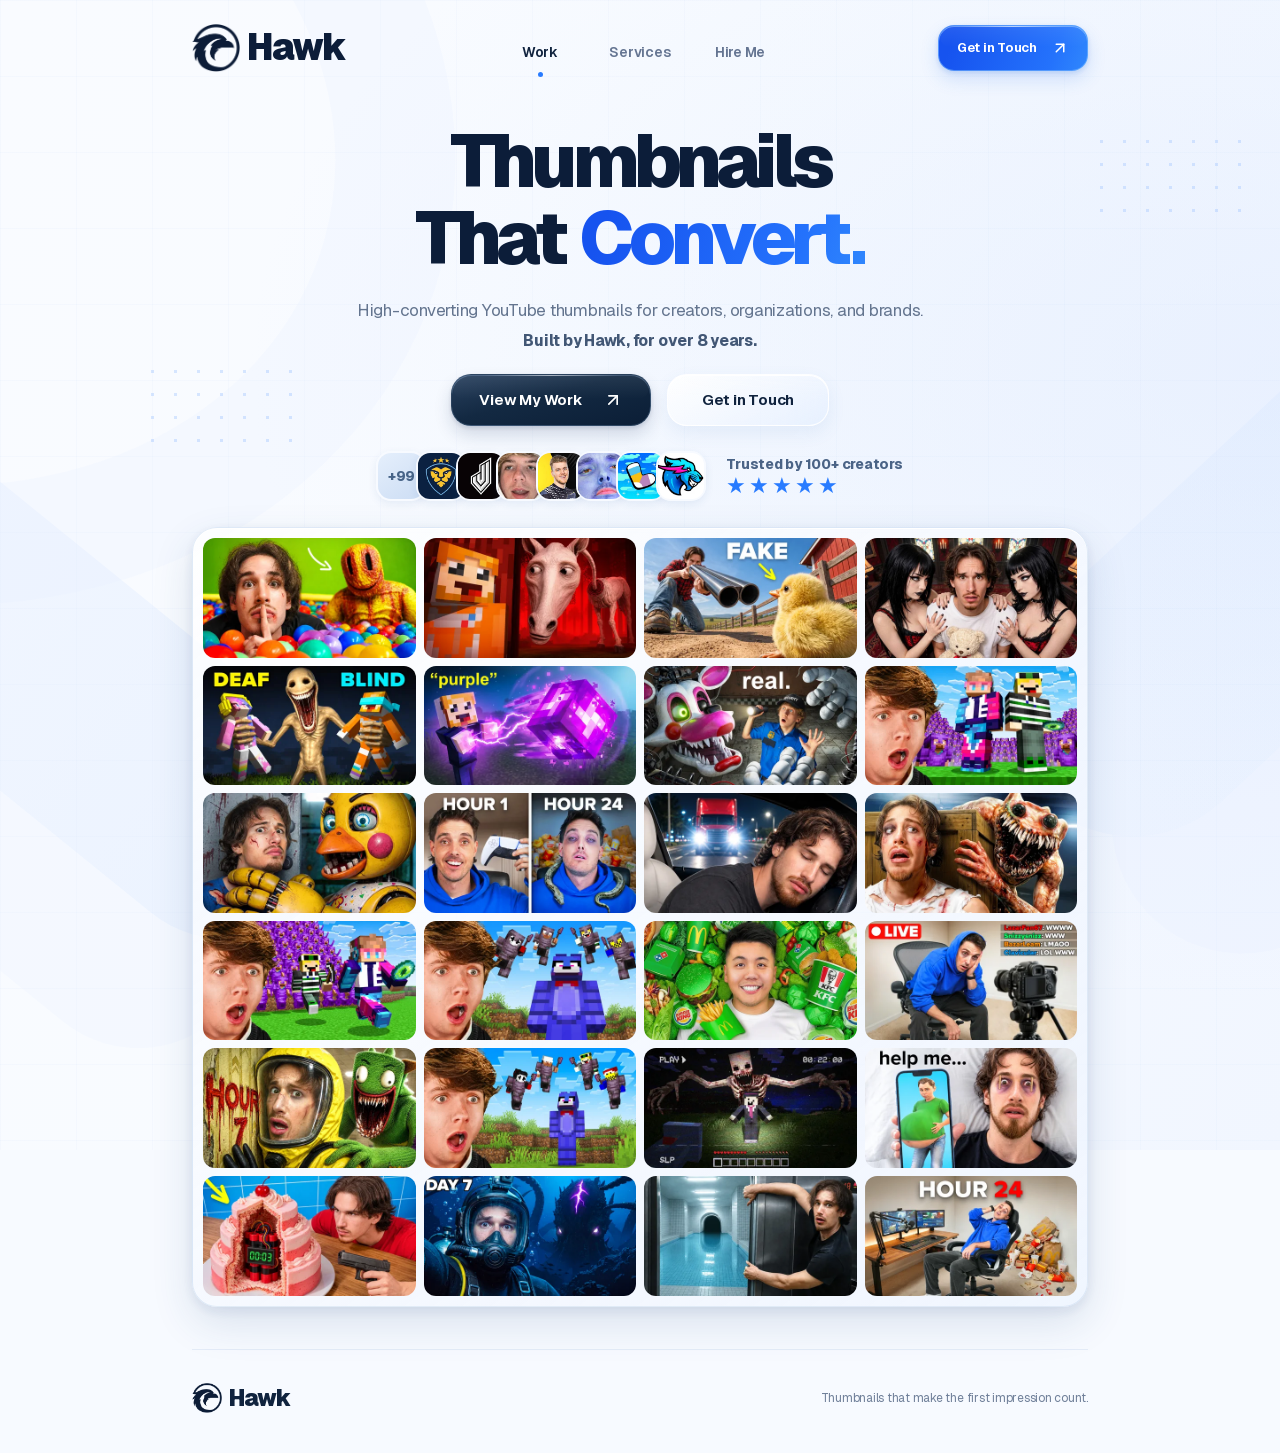
==== commit a61a9966: "Thumbnail Swap" ====
--- a/index.html
+++ b/index.html
@@ -17,7 +17,7 @@
 <div class="thumbnail-card" data-reveal="true" data-reveal-delay="120"><img sizes="(min-width:1100px) 17vw, (min-width:600px) 44vw, 92vw" width="1920" height="1080" loading="lazy" decoding="async" alt="24Hours — Socksfor1" draggable="false" data-src="gallery/24hours-copy-800.webp" data-srcset="gallery/24hours-copy-480.webp 480w, gallery/24hours-copy-800.webp 800w, gallery/24hours-copy-1280.webp 1280w"></div>
 <div class="thumbnail-card" data-reveal="true" data-reveal-delay="0"><img sizes="(min-width:1100px) 17vw, (min-width:600px) 44vw, 92vw" width="1920" height="1080" loading="lazy" decoding="async" alt="Faceswaps 3 — Socksfor1" draggable="false" data-src="gallery/faceswaps-3copy-800.webp" data-srcset="gallery/faceswaps-3copy-480.webp 480w, gallery/faceswaps-3copy-800.webp 800w, gallery/faceswaps-3copy-1280.webp 1280w"></div>
 <div class="thumbnail-card" data-reveal="true" data-reveal-delay="40"><img sizes="(min-width:1100px) 17vw, (min-width:600px) 44vw, 92vw" width="1920" height="1080" loading="lazy" decoding="async" alt="Judelow 3 — Karl Jacobs" draggable="false" data-src="gallery/judelow-3copy-800.webp" data-srcset="gallery/judelow-3copy-480.webp 480w, gallery/judelow-3copy-800.webp 800w, gallery/judelow-3copy-1280.webp 1280w"></div>
-<div class="thumbnail-card" data-reveal="true" data-reveal-delay="80"><img sizes="(min-width:1100px) 17vw, (min-width:600px) 44vw, 92vw" width="1920" height="1080" loading="lazy" decoding="async" alt="Smp 8 — Socksfor1" draggable="false" data-src="gallery/smp-8copy-800.webp" data-srcset="gallery/smp-8copy-480.webp 480w, gallery/smp-8copy-800.webp 800w, gallery/smp-8copy-1280.webp 1280w"></div>
+<div class="thumbnail-card" data-reveal="true" data-reveal-delay="80"><img sizes="(min-width:1100px) 17vw, (min-width:600px) 44vw, 92vw" width="1920" height="1080" loading="lazy" decoding="async" alt="Socksfor1 with two gothic characters" draggable="false" data-src="gallery/smp-8copy-800.webp" data-srcset="gallery/smp-8copy-480.webp 480w, gallery/smp-8copy-800.webp 800w, gallery/smp-8copy-1280.webp 1280w"></div>
 <div class="thumbnail-card" data-reveal="true" data-reveal-delay="120"><img sizes="(min-width:1100px) 17vw, (min-width:600px) 44vw, 92vw" width="1920" height="1080" loading="lazy" decoding="async" alt="Benny D — Socksfor1" draggable="false" data-src="gallery/benny-dcopy-800.webp" data-srcset="gallery/benny-dcopy-480.webp 480w, gallery/benny-dcopy-800.webp 800w, gallery/benny-dcopy-1280.webp 1280w"></div>
 <div class="thumbnail-card" data-reveal="true" data-reveal-delay="0"><img sizes="(min-width:1100px) 17vw, (min-width:600px) 44vw, 92vw" width="1920" height="1080" loading="lazy" decoding="async" alt="24Hours 2 — Socksfor1" draggable="false" data-src="gallery/24hours-copy2-800.webp" data-srcset="gallery/24hours-copy2-480.webp 480w, gallery/24hours-copy2-800.webp 800w, gallery/24hours-copy2-1280.webp 1280w"></div>
 <div class="thumbnail-card" data-reveal="true" data-reveal-delay="40"><img sizes="(min-width:1100px) 17vw, (min-width:600px) 44vw, 92vw" width="1920" height="1080" loading="lazy" decoding="async" alt="Minecraft, on another level — Karl Jacobs" draggable="false" data-src="gallery/judelow-copy-800.webp" data-srcset="gallery/judelow-copy-480.webp 480w, gallery/judelow-copy-800.webp 800w, gallery/judelow-copy-1280.webp 1280w"></div>
@@ -42,7 +42,7 @@
 <div class="thumbnail-card" data-reveal="true" data-reveal-delay="120"><img sizes="(min-width:1100px) 17vw, (min-width:600px) 44vw, 92vw" width="1920" height="1080" loading="lazy" decoding="async" alt="24Hours — Socksfor1" draggable="false" src="gallery/24hours-copy-800.webp" srcset="gallery/24hours-copy-480.webp 480w, gallery/24hours-copy-800.webp 800w, gallery/24hours-copy-1280.webp 1280w"></div>
 <div class="thumbnail-card" data-reveal="true" data-reveal-delay="0"><img sizes="(min-width:1100px) 17vw, (min-width:600px) 44vw, 92vw" width="1920" height="1080" loading="lazy" decoding="async" alt="Faceswaps 3 — Socksfor1" draggable="false" src="gallery/faceswaps-3copy-800.webp" srcset="gallery/faceswaps-3copy-480.webp 480w, gallery/faceswaps-3copy-800.webp 800w, gallery/faceswaps-3copy-1280.webp 1280w"></div>
 <div class="thumbnail-card" data-reveal="true" data-reveal-delay="40"><img sizes="(min-width:1100px) 17vw, (min-width:600px) 44vw, 92vw" width="1920" height="1080" loading="lazy" decoding="async" alt="Judelow 3 — Karl Jacobs" draggable="false" src="gallery/judelow-3copy-800.webp" srcset="gallery/judelow-3copy-480.webp 480w, gallery/judelow-3copy-800.webp 800w, gallery/judelow-3copy-1280.webp 1280w"></div>
-<div class="thumbnail-card" data-reveal="true" data-reveal-delay="80"><img sizes="(min-width:1100px) 17vw, (min-width:600px) 44vw, 92vw" width="1920" height="1080" loading="lazy" decoding="async" alt="Smp 8 — Socksfor1" draggable="false" src="gallery/smp-8copy-800.webp" srcset="gallery/smp-8copy-480.webp 480w, gallery/smp-8copy-800.webp 800w, gallery/smp-8copy-1280.webp 1280w"></div>
+<div class="thumbnail-card" data-reveal="true" data-reveal-delay="80"><img sizes="(min-width:1100px) 17vw, (min-width:600px) 44vw, 92vw" width="1920" height="1080" loading="lazy" decoding="async" alt="Socksfor1 with two gothic characters" draggable="false" src="gallery/smp-8copy-800.webp" srcset="gallery/smp-8copy-480.webp 480w, gallery/smp-8copy-800.webp 800w, gallery/smp-8copy-1280.webp 1280w"></div>
 <div class="thumbnail-card" data-reveal="true" data-reveal-delay="120"><img sizes="(min-width:1100px) 17vw, (min-width:600px) 44vw, 92vw" width="1920" height="1080" loading="lazy" decoding="async" alt="Benny D — Socksfor1" draggable="false" src="gallery/benny-dcopy-800.webp" srcset="gallery/benny-dcopy-480.webp 480w, gallery/benny-dcopy-800.webp 800w, gallery/benny-dcopy-1280.webp 1280w"></div>
 <div class="thumbnail-card" data-reveal="true" data-reveal-delay="0"><img sizes="(min-width:1100px) 17vw, (min-width:600px) 44vw, 92vw" width="1920" height="1080" loading="lazy" decoding="async" alt="24Hours 2 — Socksfor1" draggable="false" src="gallery/24hours-copy2-800.webp" srcset="gallery/24hours-copy2-480.webp 480w, gallery/24hours-copy2-800.webp 800w, gallery/24hours-copy2-1280.webp 1280w"></div>
 <div class="thumbnail-card" data-reveal="true" data-reveal-delay="40"><img sizes="(min-width:1100px) 17vw, (min-width:600px) 44vw, 92vw" width="1920" height="1080" loading="lazy" decoding="async" alt="Minecraft, on another level — Karl Jacobs" draggable="false" src="gallery/judelow-copy-800.webp" srcset="gallery/judelow-copy-480.webp 480w, gallery/judelow-copy-800.webp 800w, gallery/judelow-copy-1280.webp 1280w"></div>
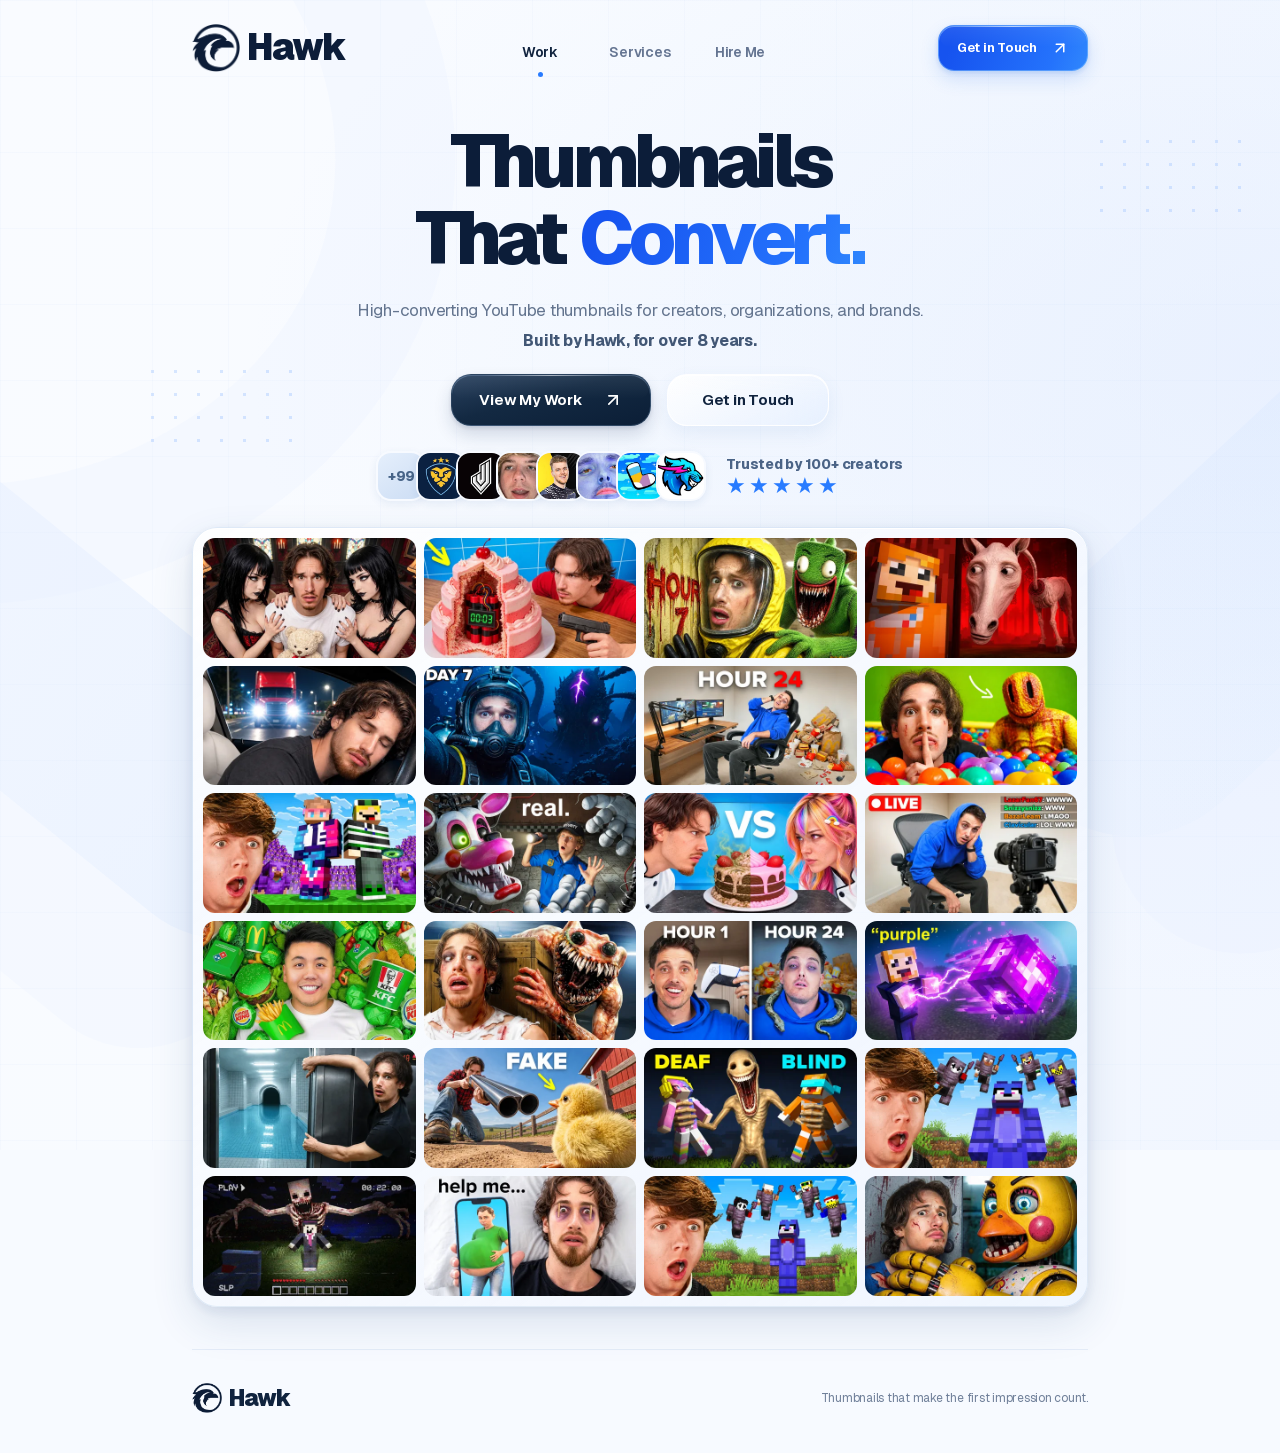
==== commit 8efd8571: "Enlarge View" ====
--- a/index.html
+++ b/index.html
@@ -7,30 +7,30 @@
 <header class="site-header entry"><div class="brand"><a href="./" class="brand-mark" aria-label="Hawk home"><img src="brand/hawk.png" alt="" width="48" height="48" draggable="false"></a><a href="./" aria-label="Hawk home">Hawk</a></div><nav class="main-nav" aria-label="Main navigation" style="--nav-index:0"><a data-instant="true" href="./" class="active" aria-current="page">Work</a><a data-instant="true" href="services/" class="">Services</a><a data-instant="true" href="hire/" class="">Hire Me</a><span class="nav-dot" aria-hidden="true"></span></nav><a data-instant="true" href="hire/" class="button flow-blue header-cta">Get in Touch <svg xmlns="http://www.w3.org/2000/svg" width="18" height="18" viewbox="0 0 24 24" fill="none" stroke="currentColor" stroke-width="2" stroke-linecap="round" stroke-linejoin="round" class="lucide lucide-arrow-up-right" aria-hidden="true"><path d="M7 7h10v10"></path><path d="M7 17 17 7"></path></svg></a>
 </header>
 <main id="main"><section class="hero"><div class="hero-content"><h1 class="entry hero-headline" aria-label="Thumbnails that perform."><span class="headline-top" aria-hidden="true">Thumbnails</span><span class="hero-line" aria-hidden="true"><span>That</span><span class="word-stage"><span class="word-sizer">Perform.</span><span class="changing-word word-rest">Perform</span></span></span><span class="word-measurements" aria-hidden="true"><span>Perform</span><span>Convert</span><span>Win</span><span>Click</span><span>Stand Out</span><span>Engage</span><span>Deliver</span><span>Impress</span></span></h1><p class="entry hero-description">High-converting YouTube thumbnails for creators, organizations, and brands.<strong>Built by Hawk, for over 8 years.</strong></p><div class="hero-actions entry"><a class="button navy" href="#work">View My Work <svg xmlns="http://www.w3.org/2000/svg" width="20" height="20" viewbox="0 0 24 24" fill="none" stroke="currentColor" stroke-width="2" stroke-linecap="round" stroke-linejoin="round" class="lucide lucide-arrow-up-right" aria-hidden="true"><path d="M7 7h10v10"></path><path d="M7 17 17 7"></path></svg></a><a data-instant="true" class="button ghost" href="hire/">Get in Touch</a></div><div class="trust entry"><div class="avatar-stack"><span class="avatar-more" aria-label="99 more creators">+99</span><a href="https://www.youtube.com/@CouRageJD" target="_blank" rel="noopener noreferrer" aria-label="Visit CouRage on YouTube" title="CouRage"><img src="creators/couragejd.webp" width="52" height="52" alt="CouRage" draggable="false"></a><a href="https://www.youtube.com/@Jynxzi" target="_blank" rel="noopener noreferrer" aria-label="Visit Jynxzi on YouTube" title="Jynxzi"><img src="creators/jynxzi.webp" width="52" height="52" alt="Jynxzi" draggable="false"></a><a href="https://www.youtube.com/@Karl" target="_blank" rel="noopener noreferrer" aria-label="Visit Karl Jacobs on YouTube" title="Karl Jacobs"><img src="creators/karl.webp" width="52" height="52" alt="Karl Jacobs" draggable="false"></a><a href="https://www.youtube.com/@Lachlan" target="_blank" rel="noopener noreferrer" aria-label="Visit Lachlan on YouTube" title="Lachlan"><img src="creators/lachlan.webp" width="52" height="52" alt="Lachlan" draggable="false"></a><a href="https://www.youtube.com/@LazarBeam" target="_blank" rel="noopener noreferrer" aria-label="Visit LazarBeam on YouTube" title="LazarBeam"><img src="creators/lazar.webp" width="52" height="52" alt="LazarBeam" draggable="false"></a><a href="https://www.youtube.com/@Socksfor1" target="_blank" rel="noopener noreferrer" aria-label="Visit Socksfor1 on YouTube" title="Socksfor1"><img src="creators/socksfor1.webp" width="52" height="52" alt="Socksfor1" draggable="false"></a><a href="https://www.youtube.com/@MrBeastGaming" target="_blank" rel="noopener noreferrer" aria-label="Visit MrBeast Gaming on YouTube" title="MrBeast Gaming"><img src="creators/mrbeast-gaming.webp" width="52" height="52" alt="MrBeast Gaming" draggable="false"></a></div><div class="trust-label"><span>Trusted by 100+ creators</span><span class="stars" aria-label="Five stars">★★★★★</span></div></div></div></section><section class="work-section" id="work" aria-label="Thumbnail portfolio"><div class="portfolio-grid entry" id="thumbnail-gallery">
-<div class="thumbnail-card" data-reveal="true" data-reveal-delay="0"><img sizes="(min-width:1100px) 17vw, (min-width:600px) 44vw, 92vw" width="1920" height="1080" loading="eager" decoding="async" alt="Horse — Socksfor1" draggable="false" data-src="gallery/horse-copy-800.webp" data-srcset="gallery/horse-copy-480.webp 480w, gallery/horse-copy-800.webp 800w, gallery/horse-copy-1280.webp 1280w"></div>
-<div class="thumbnail-card" data-reveal="true" data-reveal-delay="40"><img sizes="(min-width:1100px) 17vw, (min-width:600px) 44vw, 92vw" width="1280" height="720" loading="eager" decoding="async" alt="Backrooms 6 — Socksfor1" draggable="false" data-src="gallery/backrooms-6copy-800.webp" data-srcset="gallery/backrooms-6copy-480.webp 480w, gallery/backrooms-6copy-800.webp 800w, gallery/backrooms-6copy-1280.webp 1280w"></div>
-<div class="thumbnail-card" data-reveal="true" data-reveal-delay="80"><img sizes="(min-width:1100px) 17vw, (min-width:600px) 44vw, 92vw" width="1280" height="720" loading="eager" decoding="async" alt="Jujud — Socksfor1" draggable="false" data-src="gallery/jujud-copy-800.webp" data-srcset="gallery/jujud-copy-480.webp 480w, gallery/jujud-copy-800.webp 800w, gallery/jujud-copy-1280.webp 1280w"></div>
-<div class="thumbnail-card" data-reveal="true" data-reveal-delay="120"><img sizes="(min-width:1100px) 17vw, (min-width:600px) 44vw, 92vw" width="1920" height="1080" loading="eager" decoding="async" alt="2Run 2 — Karl Jacobs" draggable="false" data-src="gallery/2run-2copy-800.webp" data-srcset="gallery/2run-2copy-480.webp 480w, gallery/2run-2copy-800.webp 800w, gallery/2run-2copy-1280.webp 1280w"></div>
-<div class="thumbnail-card" data-reveal="true" data-reveal-delay="0"><img sizes="(min-width:1100px) 17vw, (min-width:600px) 44vw, 92vw" width="1920" height="1080" loading="lazy" decoding="async" alt="Help Me — Zack D. Films — Zack D. Films" draggable="false" data-src="gallery/zackd-12copy-800.webp" data-srcset="gallery/zackd-12copy-480.webp 480w, gallery/zackd-12copy-800.webp 800w, gallery/zackd-12copy-1280.webp 1280w"></div>
-<div class="thumbnail-card" data-reveal="true" data-reveal-delay="40"><img sizes="(min-width:1100px) 17vw, (min-width:600px) 44vw, 92vw" width="1280" height="720" loading="lazy" decoding="async" alt="Backrooms Nad — Socksfor1" draggable="false" data-src="gallery/backrooms-nadcopy-800.webp" data-srcset="gallery/backrooms-nadcopy-480.webp 480w, gallery/backrooms-nadcopy-800.webp 800w, gallery/backrooms-nadcopy-1280.webp 1280w"></div>
-<div class="thumbnail-card" data-reveal="true" data-reveal-delay="80"><img sizes="(min-width:1100px) 17vw, (min-width:600px) 44vw, 92vw" width="1280" height="720" loading="lazy" decoding="async" alt="Healthy Fast Food — MrBeast Gaming" draggable="false" data-src="gallery/healthy-fast-food-copy-800.webp" data-srcset="gallery/healthy-fast-food-copy-480.webp 480w, gallery/healthy-fast-food-copy-800.webp 800w, gallery/healthy-fast-food-copy-1280.webp 1280w"></div>
-<div class="thumbnail-card" data-reveal="true" data-reveal-delay="120"><img sizes="(min-width:1100px) 17vw, (min-width:600px) 44vw, 92vw" width="1920" height="1080" loading="lazy" decoding="async" alt="24Hours — Socksfor1" draggable="false" data-src="gallery/24hours-copy-800.webp" data-srcset="gallery/24hours-copy-480.webp 480w, gallery/24hours-copy-800.webp 800w, gallery/24hours-copy-1280.webp 1280w"></div>
-<div class="thumbnail-card" data-reveal="true" data-reveal-delay="0"><img sizes="(min-width:1100px) 17vw, (min-width:600px) 44vw, 92vw" width="1920" height="1080" loading="lazy" decoding="async" alt="Faceswaps 3 — Socksfor1" draggable="false" data-src="gallery/faceswaps-3copy-800.webp" data-srcset="gallery/faceswaps-3copy-480.webp 480w, gallery/faceswaps-3copy-800.webp 800w, gallery/faceswaps-3copy-1280.webp 1280w"></div>
-<div class="thumbnail-card" data-reveal="true" data-reveal-delay="40"><img sizes="(min-width:1100px) 17vw, (min-width:600px) 44vw, 92vw" width="1920" height="1080" loading="lazy" decoding="async" alt="Judelow 3 — Karl Jacobs" draggable="false" data-src="gallery/judelow-3copy-800.webp" data-srcset="gallery/judelow-3copy-480.webp 480w, gallery/judelow-3copy-800.webp 800w, gallery/judelow-3copy-1280.webp 1280w"></div>
-<div class="thumbnail-card" data-reveal="true" data-reveal-delay="80"><img sizes="(min-width:1100px) 17vw, (min-width:600px) 44vw, 92vw" width="1920" height="1080" loading="lazy" decoding="async" alt="Socksfor1 with two gothic characters" draggable="false" data-src="gallery/smp-8copy-800.webp" data-srcset="gallery/smp-8copy-480.webp 480w, gallery/smp-8copy-800.webp 800w, gallery/smp-8copy-1280.webp 1280w"></div>
-<div class="thumbnail-card" data-reveal="true" data-reveal-delay="120"><img sizes="(min-width:1100px) 17vw, (min-width:600px) 44vw, 92vw" width="1920" height="1080" loading="lazy" decoding="async" alt="Benny D — Socksfor1" draggable="false" data-src="gallery/benny-dcopy-800.webp" data-srcset="gallery/benny-dcopy-480.webp 480w, gallery/benny-dcopy-800.webp 800w, gallery/benny-dcopy-1280.webp 1280w"></div>
-<div class="thumbnail-card" data-reveal="true" data-reveal-delay="0"><img sizes="(min-width:1100px) 17vw, (min-width:600px) 44vw, 92vw" width="1920" height="1080" loading="lazy" decoding="async" alt="24Hours 2 — Socksfor1" draggable="false" data-src="gallery/24hours-copy2-800.webp" data-srcset="gallery/24hours-copy2-480.webp 480w, gallery/24hours-copy2-800.webp 800w, gallery/24hours-copy2-1280.webp 1280w"></div>
-<div class="thumbnail-card" data-reveal="true" data-reveal-delay="40"><img sizes="(min-width:1100px) 17vw, (min-width:600px) 44vw, 92vw" width="1920" height="1080" loading="lazy" decoding="async" alt="Minecraft, on another level — Karl Jacobs" draggable="false" data-src="gallery/judelow-copy-800.webp" data-srcset="gallery/judelow-copy-480.webp 480w, gallery/judelow-copy-800.webp 800w, gallery/judelow-copy-1280.webp 1280w"></div>
-<div class="thumbnail-card" data-reveal="true" data-reveal-delay="80"><img sizes="(min-width:1100px) 17vw, (min-width:600px) 44vw, 92vw" width="1920" height="1080" loading="lazy" decoding="async" alt="2Run 3 — Karl Jacobs" draggable="false" data-src="gallery/2run-3copy-800.webp" data-srcset="gallery/2run-3copy-480.webp 480w, gallery/2run-3copy-800.webp 800w, gallery/2run-3copy-1280.webp 1280w"></div>
-<div class="thumbnail-card" data-reveal="true" data-reveal-delay="120"><img sizes="(min-width:1100px) 17vw, (min-width:600px) 44vw, 92vw" width="1920" height="1080" loading="lazy" decoding="async" alt="Verity 15 — Socksfor1" draggable="false" data-src="gallery/verity-15copy-800.webp" data-srcset="gallery/verity-15copy-480.webp 480w, gallery/verity-15copy-800.webp 800w, gallery/verity-15copy-1280.webp 1280w"></div>
-<div class="thumbnail-card" data-reveal="true" data-reveal-delay="0"><img sizes="(min-width:1100px) 17vw, (min-width:600px) 44vw, 92vw" width="1920" height="1080" loading="lazy" decoding="async" alt="Prophunt 6 — Socksfor1" draggable="false" data-src="gallery/prophunt-6copy-800.webp" data-srcset="gallery/prophunt-6copy-480.webp 480w, gallery/prophunt-6copy-800.webp 800w, gallery/prophunt-6copy-1280.webp 1280w"></div>
-<div class="thumbnail-card" data-reveal="true" data-reveal-delay="40"><img sizes="(min-width:1100px) 17vw, (min-width:600px) 44vw, 92vw" width="1920" height="1080" loading="lazy" decoding="async" alt="Moohoo 3 — Socksfor1" draggable="false" data-src="gallery/moohoo-3copy-800.webp" data-srcset="gallery/moohoo-3copy-480.webp 480w, gallery/moohoo-3copy-800.webp 800w, gallery/moohoo-3copy-1280.webp 1280w"></div>
-<div class="thumbnail-card" data-reveal="true" data-reveal-delay="80"><img sizes="(min-width:1100px) 17vw, (min-width:600px) 44vw, 92vw" width="1280" height="720" loading="lazy" decoding="async" alt="Sub Boxe — Socksfor1" draggable="false" data-src="gallery/sub-boxe-copy-800.webp" data-srcset="gallery/sub-boxe-copy-480.webp 480w, gallery/sub-boxe-copy-800.webp 800w, gallery/sub-boxe-copy-1280.webp 1280w"></div>
-<div class="thumbnail-card" data-reveal="true" data-reveal-delay="120"><img sizes="(min-width:1100px) 17vw, (min-width:600px) 44vw, 92vw" width="1920" height="1080" loading="lazy" decoding="async" alt="One day. Everything changes. — Socksfor1" draggable="false" data-src="gallery/24hours-copy4-800.webp" data-srcset="gallery/24hours-copy4-480.webp 480w, gallery/24hours-copy4-800.webp 800w, gallery/24hours-copy4-1280.webp 1280w"></div>
-<div class="thumbnail-card" data-reveal="true" data-reveal-delay="0"><img sizes="(min-width:1100px) 17vw, (min-width:600px) 44vw, 92vw" width="1920" height="1080" loading="lazy" decoding="async" alt="Seven days underwater — Socksfor1" draggable="false" data-src="gallery/subirl-8copy-800.webp" data-srcset="gallery/subirl-8copy-480.webp 480w, gallery/subirl-8copy-800.webp 800w, gallery/subirl-8copy-1280.webp 1280w"></div>
-<div class="thumbnail-card" data-reveal="true" data-reveal-delay="40"><img sizes="(min-width:1100px) 17vw, (min-width:600px) 44vw, 92vw" width="1280" height="720" loading="lazy" decoding="async" alt="Lost in the backrooms — Socksfor1" draggable="false" data-src="gallery/backrooms-12copy-800.webp" data-srcset="gallery/backrooms-12copy-480.webp 480w, gallery/backrooms-12copy-800.webp 800w, gallery/backrooms-12copy-1280.webp 1280w"></div>
-<div class="thumbnail-card" data-reveal="true" data-reveal-delay="80"><img sizes="(min-width:1100px) 17vw, (min-width:600px) 44vw, 92vw" width="1280" height="720" loading="lazy" decoding="async" alt="Mangle — Socksfor1" draggable="false" data-src="gallery/mangle-copy-800.webp" data-srcset="gallery/mangle-copy-480.webp 480w, gallery/mangle-copy-800.webp 800w, gallery/mangle-copy-1280.webp 1280w"></div>
-<div class="thumbnail-card" data-reveal="true" data-reveal-delay="120"><img sizes="(min-width:1100px) 17vw, (min-width:600px) 44vw, 92vw" width="1920" height="1080" loading="lazy" decoding="async" alt="Drive New — Socksfor1" draggable="false" data-src="gallery/drive-newcopy-800.webp" data-srcset="gallery/drive-newcopy-480.webp 480w, gallery/drive-newcopy-800.webp 800w, gallery/drive-newcopy-1280.webp 1280w"></div></div><script src="assets/gallery-init.js"></script>
+<button type="button" class="thumbnail-card" data-reveal="true" data-reveal-delay="0" data-full="enlarged/horse-copy.webp" aria-haspopup="dialog" aria-label="Enlarge Horse — Socksfor1"><img sizes="(min-width:1100px) 17vw, (min-width:600px) 44vw, 92vw" width="1920" height="1080" loading="eager" decoding="async" alt="Horse — Socksfor1" draggable="false" data-src="gallery/horse-copy-800.webp" data-srcset="gallery/horse-copy-480.webp 480w, gallery/horse-copy-800.webp 800w, gallery/horse-copy-1280.webp 1280w"></button>
+<button type="button" class="thumbnail-card" data-reveal="true" data-reveal-delay="40" data-full="enlarged/backrooms-6copy.webp" aria-haspopup="dialog" aria-label="Enlarge Backrooms 6 — Socksfor1"><img sizes="(min-width:1100px) 17vw, (min-width:600px) 44vw, 92vw" width="1280" height="720" loading="eager" decoding="async" alt="Backrooms 6 — Socksfor1" draggable="false" data-src="gallery/backrooms-6copy-800.webp" data-srcset="gallery/backrooms-6copy-480.webp 480w, gallery/backrooms-6copy-800.webp 800w, gallery/backrooms-6copy-1280.webp 1280w"></button>
+<button type="button" class="thumbnail-card" data-reveal="true" data-reveal-delay="80" data-full="enlarged/jujud-copy.webp" aria-haspopup="dialog" aria-label="Enlarge Jujud — Socksfor1"><img sizes="(min-width:1100px) 17vw, (min-width:600px) 44vw, 92vw" width="1280" height="720" loading="eager" decoding="async" alt="Jujud — Socksfor1" draggable="false" data-src="gallery/jujud-copy-800.webp" data-srcset="gallery/jujud-copy-480.webp 480w, gallery/jujud-copy-800.webp 800w, gallery/jujud-copy-1280.webp 1280w"></button>
+<button type="button" class="thumbnail-card" data-reveal="true" data-reveal-delay="120" data-full="enlarged/2run-2copy.webp" aria-haspopup="dialog" aria-label="Enlarge 2Run 2 — Karl Jacobs"><img sizes="(min-width:1100px) 17vw, (min-width:600px) 44vw, 92vw" width="1920" height="1080" loading="eager" decoding="async" alt="2Run 2 — Karl Jacobs" draggable="false" data-src="gallery/2run-2copy-800.webp" data-srcset="gallery/2run-2copy-480.webp 480w, gallery/2run-2copy-800.webp 800w, gallery/2run-2copy-1280.webp 1280w"></button>
+<button type="button" class="thumbnail-card" data-reveal="true" data-reveal-delay="0" data-full="enlarged/zackd-12copy.webp" aria-haspopup="dialog" aria-label="Enlarge Help Me — Zack D. Films — Zack D. Films"><img sizes="(min-width:1100px) 17vw, (min-width:600px) 44vw, 92vw" width="1920" height="1080" loading="lazy" decoding="async" alt="Help Me — Zack D. Films — Zack D. Films" draggable="false" data-src="gallery/zackd-12copy-800.webp" data-srcset="gallery/zackd-12copy-480.webp 480w, gallery/zackd-12copy-800.webp 800w, gallery/zackd-12copy-1280.webp 1280w"></button>
+<button type="button" class="thumbnail-card" data-reveal="true" data-reveal-delay="40" data-full="enlarged/backrooms-nadcopy.webp" aria-haspopup="dialog" aria-label="Enlarge Backrooms Nad — Socksfor1"><img sizes="(min-width:1100px) 17vw, (min-width:600px) 44vw, 92vw" width="1280" height="720" loading="lazy" decoding="async" alt="Backrooms Nad — Socksfor1" draggable="false" data-src="gallery/backrooms-nadcopy-800.webp" data-srcset="gallery/backrooms-nadcopy-480.webp 480w, gallery/backrooms-nadcopy-800.webp 800w, gallery/backrooms-nadcopy-1280.webp 1280w"></button>
+<button type="button" class="thumbnail-card" data-reveal="true" data-reveal-delay="80" data-full="enlarged/healthy-fast-food-copy.webp" aria-haspopup="dialog" aria-label="Enlarge Healthy Fast Food — MrBeast Gaming"><img sizes="(min-width:1100px) 17vw, (min-width:600px) 44vw, 92vw" width="1280" height="720" loading="lazy" decoding="async" alt="Healthy Fast Food — MrBeast Gaming" draggable="false" data-src="gallery/healthy-fast-food-copy-800.webp" data-srcset="gallery/healthy-fast-food-copy-480.webp 480w, gallery/healthy-fast-food-copy-800.webp 800w, gallery/healthy-fast-food-copy-1280.webp 1280w"></button>
+<button type="button" class="thumbnail-card" data-reveal="true" data-reveal-delay="120" data-full="enlarged/24hours-copy.webp" aria-haspopup="dialog" aria-label="Enlarge 24Hours — Socksfor1"><img sizes="(min-width:1100px) 17vw, (min-width:600px) 44vw, 92vw" width="1920" height="1080" loading="lazy" decoding="async" alt="24Hours — Socksfor1" draggable="false" data-src="gallery/24hours-copy-800.webp" data-srcset="gallery/24hours-copy-480.webp 480w, gallery/24hours-copy-800.webp 800w, gallery/24hours-copy-1280.webp 1280w"></button>
+<button type="button" class="thumbnail-card" data-reveal="true" data-reveal-delay="0" data-full="enlarged/faceswaps-3copy.webp" aria-haspopup="dialog" aria-label="Enlarge Faceswaps 3 — Socksfor1"><img sizes="(min-width:1100px) 17vw, (min-width:600px) 44vw, 92vw" width="1920" height="1080" loading="lazy" decoding="async" alt="Faceswaps 3 — Socksfor1" draggable="false" data-src="gallery/faceswaps-3copy-800.webp" data-srcset="gallery/faceswaps-3copy-480.webp 480w, gallery/faceswaps-3copy-800.webp 800w, gallery/faceswaps-3copy-1280.webp 1280w"></button>
+<button type="button" class="thumbnail-card" data-reveal="true" data-reveal-delay="40" data-full="enlarged/judelow-3copy.webp" aria-haspopup="dialog" aria-label="Enlarge Judelow 3 — Karl Jacobs"><img sizes="(min-width:1100px) 17vw, (min-width:600px) 44vw, 92vw" width="1920" height="1080" loading="lazy" decoding="async" alt="Judelow 3 — Karl Jacobs" draggable="false" data-src="gallery/judelow-3copy-800.webp" data-srcset="gallery/judelow-3copy-480.webp 480w, gallery/judelow-3copy-800.webp 800w, gallery/judelow-3copy-1280.webp 1280w"></button>
+<button type="button" class="thumbnail-card" data-reveal="true" data-reveal-delay="80" data-full="enlarged/smp-8copy.webp" aria-haspopup="dialog" aria-label="Enlarge Socksfor1 with two gothic characters"><img sizes="(min-width:1100px) 17vw, (min-width:600px) 44vw, 92vw" width="1920" height="1080" loading="lazy" decoding="async" alt="Socksfor1 with two gothic characters" draggable="false" data-src="gallery/smp-8copy-800.webp" data-srcset="gallery/smp-8copy-480.webp 480w, gallery/smp-8copy-800.webp 800w, gallery/smp-8copy-1280.webp 1280w"></button>
+<button type="button" class="thumbnail-card" data-reveal="true" data-reveal-delay="120" data-full="enlarged/benny-dcopy.webp" aria-haspopup="dialog" aria-label="Enlarge Benny D — Socksfor1"><img sizes="(min-width:1100px) 17vw, (min-width:600px) 44vw, 92vw" width="1920" height="1080" loading="lazy" decoding="async" alt="Benny D — Socksfor1" draggable="false" data-src="gallery/benny-dcopy-800.webp" data-srcset="gallery/benny-dcopy-480.webp 480w, gallery/benny-dcopy-800.webp 800w, gallery/benny-dcopy-1280.webp 1280w"></button>
+<button type="button" class="thumbnail-card" data-reveal="true" data-reveal-delay="0" data-full="enlarged/24hours-copy2.webp" aria-haspopup="dialog" aria-label="Enlarge 24Hours 2 — Socksfor1"><img sizes="(min-width:1100px) 17vw, (min-width:600px) 44vw, 92vw" width="1920" height="1080" loading="lazy" decoding="async" alt="24Hours 2 — Socksfor1" draggable="false" data-src="gallery/24hours-copy2-800.webp" data-srcset="gallery/24hours-copy2-480.webp 480w, gallery/24hours-copy2-800.webp 800w, gallery/24hours-copy2-1280.webp 1280w"></button>
+<button type="button" class="thumbnail-card" data-reveal="true" data-reveal-delay="40" data-full="enlarged/judelow-copy.webp" aria-haspopup="dialog" aria-label="Enlarge Minecraft, on another level — Karl Jacobs"><img sizes="(min-width:1100px) 17vw, (min-width:600px) 44vw, 92vw" width="1920" height="1080" loading="lazy" decoding="async" alt="Minecraft, on another level — Karl Jacobs" draggable="false" data-src="gallery/judelow-copy-800.webp" data-srcset="gallery/judelow-copy-480.webp 480w, gallery/judelow-copy-800.webp 800w, gallery/judelow-copy-1280.webp 1280w"></button>
+<button type="button" class="thumbnail-card" data-reveal="true" data-reveal-delay="80" data-full="enlarged/2run-3copy.webp" aria-haspopup="dialog" aria-label="Enlarge Socksfor1 cooking challenge with contrasting cakes"><img sizes="(min-width:1100px) 17vw, (min-width:600px) 44vw, 92vw" width="1920" height="1080" loading="lazy" decoding="async" alt="Socksfor1 cooking challenge with contrasting cakes" draggable="false" data-src="gallery/2run-3copy-800.webp?v=cook-20261009" data-srcset="gallery/2run-3copy-480.webp?v=cook-20261009 480w, gallery/2run-3copy-800.webp?v=cook-20261009 800w, gallery/2run-3copy-1280.webp?v=cook-20261009 1280w"></button>
+<button type="button" class="thumbnail-card" data-reveal="true" data-reveal-delay="120" data-full="enlarged/verity-15copy.webp" aria-haspopup="dialog" aria-label="Enlarge Verity 15 — Socksfor1"><img sizes="(min-width:1100px) 17vw, (min-width:600px) 44vw, 92vw" width="1920" height="1080" loading="lazy" decoding="async" alt="Verity 15 — Socksfor1" draggable="false" data-src="gallery/verity-15copy-800.webp" data-srcset="gallery/verity-15copy-480.webp 480w, gallery/verity-15copy-800.webp 800w, gallery/verity-15copy-1280.webp 1280w"></button>
+<button type="button" class="thumbnail-card" data-reveal="true" data-reveal-delay="0" data-full="enlarged/prophunt-6copy.webp" aria-haspopup="dialog" aria-label="Enlarge Prophunt 6 — Socksfor1"><img sizes="(min-width:1100px) 17vw, (min-width:600px) 44vw, 92vw" width="1920" height="1080" loading="lazy" decoding="async" alt="Prophunt 6 — Socksfor1" draggable="false" data-src="gallery/prophunt-6copy-800.webp" data-srcset="gallery/prophunt-6copy-480.webp 480w, gallery/prophunt-6copy-800.webp 800w, gallery/prophunt-6copy-1280.webp 1280w"></button>
+<button type="button" class="thumbnail-card" data-reveal="true" data-reveal-delay="40" data-full="enlarged/moohoo-3copy.webp" aria-haspopup="dialog" aria-label="Enlarge Moohoo 3 — Socksfor1"><img sizes="(min-width:1100px) 17vw, (min-width:600px) 44vw, 92vw" width="1920" height="1080" loading="lazy" decoding="async" alt="Moohoo 3 — Socksfor1" draggable="false" data-src="gallery/moohoo-3copy-800.webp" data-srcset="gallery/moohoo-3copy-480.webp 480w, gallery/moohoo-3copy-800.webp 800w, gallery/moohoo-3copy-1280.webp 1280w"></button>
+<button type="button" class="thumbnail-card" data-reveal="true" data-reveal-delay="80" data-full="enlarged/sub-boxe-copy.webp" aria-haspopup="dialog" aria-label="Enlarge Sub Boxe — Socksfor1"><img sizes="(min-width:1100px) 17vw, (min-width:600px) 44vw, 92vw" width="1280" height="720" loading="lazy" decoding="async" alt="Sub Boxe — Socksfor1" draggable="false" data-src="gallery/sub-boxe-copy-800.webp" data-srcset="gallery/sub-boxe-copy-480.webp 480w, gallery/sub-boxe-copy-800.webp 800w, gallery/sub-boxe-copy-1280.webp 1280w"></button>
+<button type="button" class="thumbnail-card" data-reveal="true" data-reveal-delay="120" data-full="enlarged/24hours-copy4.webp" aria-haspopup="dialog" aria-label="Enlarge One day. Everything changes. — Socksfor1"><img sizes="(min-width:1100px) 17vw, (min-width:600px) 44vw, 92vw" width="1920" height="1080" loading="lazy" decoding="async" alt="One day. Everything changes. — Socksfor1" draggable="false" data-src="gallery/24hours-copy4-800.webp" data-srcset="gallery/24hours-copy4-480.webp 480w, gallery/24hours-copy4-800.webp 800w, gallery/24hours-copy4-1280.webp 1280w"></button>
+<button type="button" class="thumbnail-card" data-reveal="true" data-reveal-delay="0" data-full="enlarged/subirl-8copy.webp" aria-haspopup="dialog" aria-label="Enlarge Seven days underwater — Socksfor1"><img sizes="(min-width:1100px) 17vw, (min-width:600px) 44vw, 92vw" width="1920" height="1080" loading="lazy" decoding="async" alt="Seven days underwater — Socksfor1" draggable="false" data-src="gallery/subirl-8copy-800.webp" data-srcset="gallery/subirl-8copy-480.webp 480w, gallery/subirl-8copy-800.webp 800w, gallery/subirl-8copy-1280.webp 1280w"></button>
+<button type="button" class="thumbnail-card" data-reveal="true" data-reveal-delay="40" data-full="enlarged/backrooms-12copy.webp" aria-haspopup="dialog" aria-label="Enlarge Lost in the backrooms — Socksfor1"><img sizes="(min-width:1100px) 17vw, (min-width:600px) 44vw, 92vw" width="1280" height="720" loading="lazy" decoding="async" alt="Lost in the backrooms — Socksfor1" draggable="false" data-src="gallery/backrooms-12copy-800.webp" data-srcset="gallery/backrooms-12copy-480.webp 480w, gallery/backrooms-12copy-800.webp 800w, gallery/backrooms-12copy-1280.webp 1280w"></button>
+<button type="button" class="thumbnail-card" data-reveal="true" data-reveal-delay="80" data-full="enlarged/mangle-copy.webp" aria-haspopup="dialog" aria-label="Enlarge Mangle — Socksfor1"><img sizes="(min-width:1100px) 17vw, (min-width:600px) 44vw, 92vw" width="1280" height="720" loading="lazy" decoding="async" alt="Mangle — Socksfor1" draggable="false" data-src="gallery/mangle-copy-800.webp" data-srcset="gallery/mangle-copy-480.webp 480w, gallery/mangle-copy-800.webp 800w, gallery/mangle-copy-1280.webp 1280w"></button>
+<button type="button" class="thumbnail-card" data-reveal="true" data-reveal-delay="120" data-full="enlarged/drive-newcopy.webp" aria-haspopup="dialog" aria-label="Enlarge Drive New — Socksfor1"><img sizes="(min-width:1100px) 17vw, (min-width:600px) 44vw, 92vw" width="1920" height="1080" loading="lazy" decoding="async" alt="Drive New — Socksfor1" draggable="false" data-src="gallery/drive-newcopy-800.webp" data-srcset="gallery/drive-newcopy-480.webp 480w, gallery/drive-newcopy-800.webp 800w, gallery/drive-newcopy-1280.webp 1280w"></button></div><script src="assets/gallery-init.js"></script>
 <noscript><div class="portfolio-grid entry">
 <div class="thumbnail-card" data-reveal="true" data-reveal-delay="0"><img sizes="(min-width:1100px) 17vw, (min-width:600px) 44vw, 92vw" width="1920" height="1080" loading="eager" decoding="async" alt="Horse — Socksfor1" draggable="false" src="gallery/horse-copy-800.webp" srcset="gallery/horse-copy-480.webp 480w, gallery/horse-copy-800.webp 800w, gallery/horse-copy-1280.webp 1280w"></div>
 <div class="thumbnail-card" data-reveal="true" data-reveal-delay="40"><img sizes="(min-width:1100px) 17vw, (min-width:600px) 44vw, 92vw" width="1280" height="720" loading="eager" decoding="async" alt="Backrooms 6 — Socksfor1" draggable="false" src="gallery/backrooms-6copy-800.webp" srcset="gallery/backrooms-6copy-480.webp 480w, gallery/backrooms-6copy-800.webp 800w, gallery/backrooms-6copy-1280.webp 1280w"></div>
@@ -46,7 +46,7 @@
 <div class="thumbnail-card" data-reveal="true" data-reveal-delay="120"><img sizes="(min-width:1100px) 17vw, (min-width:600px) 44vw, 92vw" width="1920" height="1080" loading="lazy" decoding="async" alt="Benny D — Socksfor1" draggable="false" src="gallery/benny-dcopy-800.webp" srcset="gallery/benny-dcopy-480.webp 480w, gallery/benny-dcopy-800.webp 800w, gallery/benny-dcopy-1280.webp 1280w"></div>
 <div class="thumbnail-card" data-reveal="true" data-reveal-delay="0"><img sizes="(min-width:1100px) 17vw, (min-width:600px) 44vw, 92vw" width="1920" height="1080" loading="lazy" decoding="async" alt="24Hours 2 — Socksfor1" draggable="false" src="gallery/24hours-copy2-800.webp" srcset="gallery/24hours-copy2-480.webp 480w, gallery/24hours-copy2-800.webp 800w, gallery/24hours-copy2-1280.webp 1280w"></div>
 <div class="thumbnail-card" data-reveal="true" data-reveal-delay="40"><img sizes="(min-width:1100px) 17vw, (min-width:600px) 44vw, 92vw" width="1920" height="1080" loading="lazy" decoding="async" alt="Minecraft, on another level — Karl Jacobs" draggable="false" src="gallery/judelow-copy-800.webp" srcset="gallery/judelow-copy-480.webp 480w, gallery/judelow-copy-800.webp 800w, gallery/judelow-copy-1280.webp 1280w"></div>
-<div class="thumbnail-card" data-reveal="true" data-reveal-delay="80"><img sizes="(min-width:1100px) 17vw, (min-width:600px) 44vw, 92vw" width="1920" height="1080" loading="lazy" decoding="async" alt="2Run 3 — Karl Jacobs" draggable="false" src="gallery/2run-3copy-800.webp" srcset="gallery/2run-3copy-480.webp 480w, gallery/2run-3copy-800.webp 800w, gallery/2run-3copy-1280.webp 1280w"></div>
+<div class="thumbnail-card" data-reveal="true" data-reveal-delay="80"><img sizes="(min-width:1100px) 17vw, (min-width:600px) 44vw, 92vw" width="1920" height="1080" loading="lazy" decoding="async" alt="Socksfor1 cooking challenge with contrasting cakes" draggable="false" src="gallery/2run-3copy-800.webp?v=cook-20261009" srcset="gallery/2run-3copy-480.webp?v=cook-20261009 480w, gallery/2run-3copy-800.webp?v=cook-20261009 800w, gallery/2run-3copy-1280.webp?v=cook-20261009 1280w"></div>
 <div class="thumbnail-card" data-reveal="true" data-reveal-delay="120"><img sizes="(min-width:1100px) 17vw, (min-width:600px) 44vw, 92vw" width="1920" height="1080" loading="lazy" decoding="async" alt="Verity 15 — Socksfor1" draggable="false" src="gallery/verity-15copy-800.webp" srcset="gallery/verity-15copy-480.webp 480w, gallery/verity-15copy-800.webp 800w, gallery/verity-15copy-1280.webp 1280w"></div>
 <div class="thumbnail-card" data-reveal="true" data-reveal-delay="0"><img sizes="(min-width:1100px) 17vw, (min-width:600px) 44vw, 92vw" width="1920" height="1080" loading="lazy" decoding="async" alt="Prophunt 6 — Socksfor1" draggable="false" src="gallery/prophunt-6copy-800.webp" srcset="gallery/prophunt-6copy-480.webp 480w, gallery/prophunt-6copy-800.webp 800w, gallery/prophunt-6copy-1280.webp 1280w"></div>
 <div class="thumbnail-card" data-reveal="true" data-reveal-delay="40"><img sizes="(min-width:1100px) 17vw, (min-width:600px) 44vw, 92vw" width="1920" height="1080" loading="lazy" decoding="async" alt="Moohoo 3 — Socksfor1" draggable="false" src="gallery/moohoo-3copy-800.webp" srcset="gallery/moohoo-3copy-480.webp 480w, gallery/moohoo-3copy-800.webp 800w, gallery/moohoo-3copy-1280.webp 1280w"></div>
@@ -59,4 +59,4 @@
 </noscript></section>
 </main>
 <footer class="site-footer" data-reveal="true"><a class="brand small" href="./"><img src="brand/hawk.png" width="30" height="30" alt="" draggable="false"><span>Hawk</span></a><p>Thumbnails that make the first impression count.</p>
-</footer></body></html>+</footer><script src="assets/lightbox.js" defer></script></body></html>
--- a/assets/site.css
+++ b/assets/site.css
@@ -125,3 +125,19 @@
 @media(forced-colors:active){:focus-visible{text-decoration:underline}.hawk-select:focus-visible,input:focus-visible,textarea:focus-visible{border-color:Highlight!important}}
 
 .sr-only{position:absolute;width:1px;height:1px;padding:0;margin:-1px;overflow:hidden;clip:rect(0,0,0,0);white-space:nowrap;border:0}.brand-mark{padding:0;border:0;background:transparent;border-radius:12px;display:block;flex-shrink:0}.brand-mark:focus-visible{box-shadow:inset 0 0 0 1px #7488a4}.hawk-select{appearance:none;-webkit-appearance:none;background-image:url("data:image/svg+xml,%3Csvg xmlns='http://www.w3.org/2000/svg' viewBox='0 0 24 24' fill='none' stroke='%237789a2' stroke-width='2'%3E%3Cpath d='m6 9 6 6 6-6'/%3E%3C/svg%3E")!important;background-position:right 16px center!important;background-size:16px!important;background-repeat:no-repeat!important;padding-right:43px!important;cursor:pointer}.contact-feedback{font-size:14px;line-height:1.5;color:#46617f}.contact-feedback:empty{display:none}.contact-feedback.error{color:#a52941}
+/* Lightweight native-dialog gallery viewer. The close control sits outside the image. */
+button.thumbnail-card{cursor:zoom-in;width:100%;color:inherit;text-align:inherit}
+button.thumbnail-card:focus-visible{box-shadow:0 0 0 3px #7a94b7,0 8px 22px #142d5226}
+.thumbnail-lightbox{border:0;padding:0;overflow:visible;background:transparent;color:#fff;width:min(1280px,calc(100vw - 32px),calc((100dvh - 136px)*1.777778));max-width:none;max-height:none;margin:auto}
+.thumbnail-lightbox::backdrop{background:#10223e55;backdrop-filter:blur(6px);-webkit-backdrop-filter:blur(6px);animation:lightbox-backdrop-in .26s ease both}
+.thumbnail-lightbox.is-closing::backdrop{animation:lightbox-backdrop-out .18s ease both}
+.lightbox-stage{position:relative;aspect-ratio:16/9;transform-origin:center;border-radius:20px;background:#dce7f5;box-shadow:0 24px 90px #08142760,0 5px 22px #08142730,inset 0 0 0 1px #ffffff55}
+.lightbox-image{display:block;width:100%;height:100%;object-fit:contain;border-radius:inherit}
+.lightbox-close{position:absolute;top:-50px;right:0;display:grid;place-items:center;width:38px;height:38px;border-radius:13px;border:1px solid #ffffff70;background:linear-gradient(145deg,#ffffffed,#e2ebf9dc);box-shadow:0 5px 18px #10223e20,inset 0 1px 0 #fff;color:#142641;font-size:29px;line-height:1;font-weight:400;cursor:pointer;transition:transform .18s,box-shadow .18s}
+.lightbox-close:hover{transform:translateY(-2px);box-shadow:0 8px 23px #10223e30}
+.lightbox-close:active{transform:scale(.95)}
+.lightbox-close:focus-visible{box-shadow:0 0 0 2px #8b9db8,0 5px 18px #10223e20}
+@keyframes lightbox-backdrop-in{from{background:#10223e00;backdrop-filter:blur(0)}to{background:#10223e55;backdrop-filter:blur(6px)}}
+@keyframes lightbox-backdrop-out{from{background:#10223e55;backdrop-filter:blur(6px)}to{background:#10223e00;backdrop-filter:blur(0)}}
+@media(max-width:600px){.lightbox-stage{border-radius:13px}.thumbnail-lightbox{width:min(calc(100vw - 24px),calc((100dvh - 136px)*1.777778))}}
+@media(prefers-reduced-motion:reduce){.thumbnail-lightbox::backdrop,.thumbnail-lightbox.is-closing::backdrop{animation:none}.lightbox-close{transition:none}}
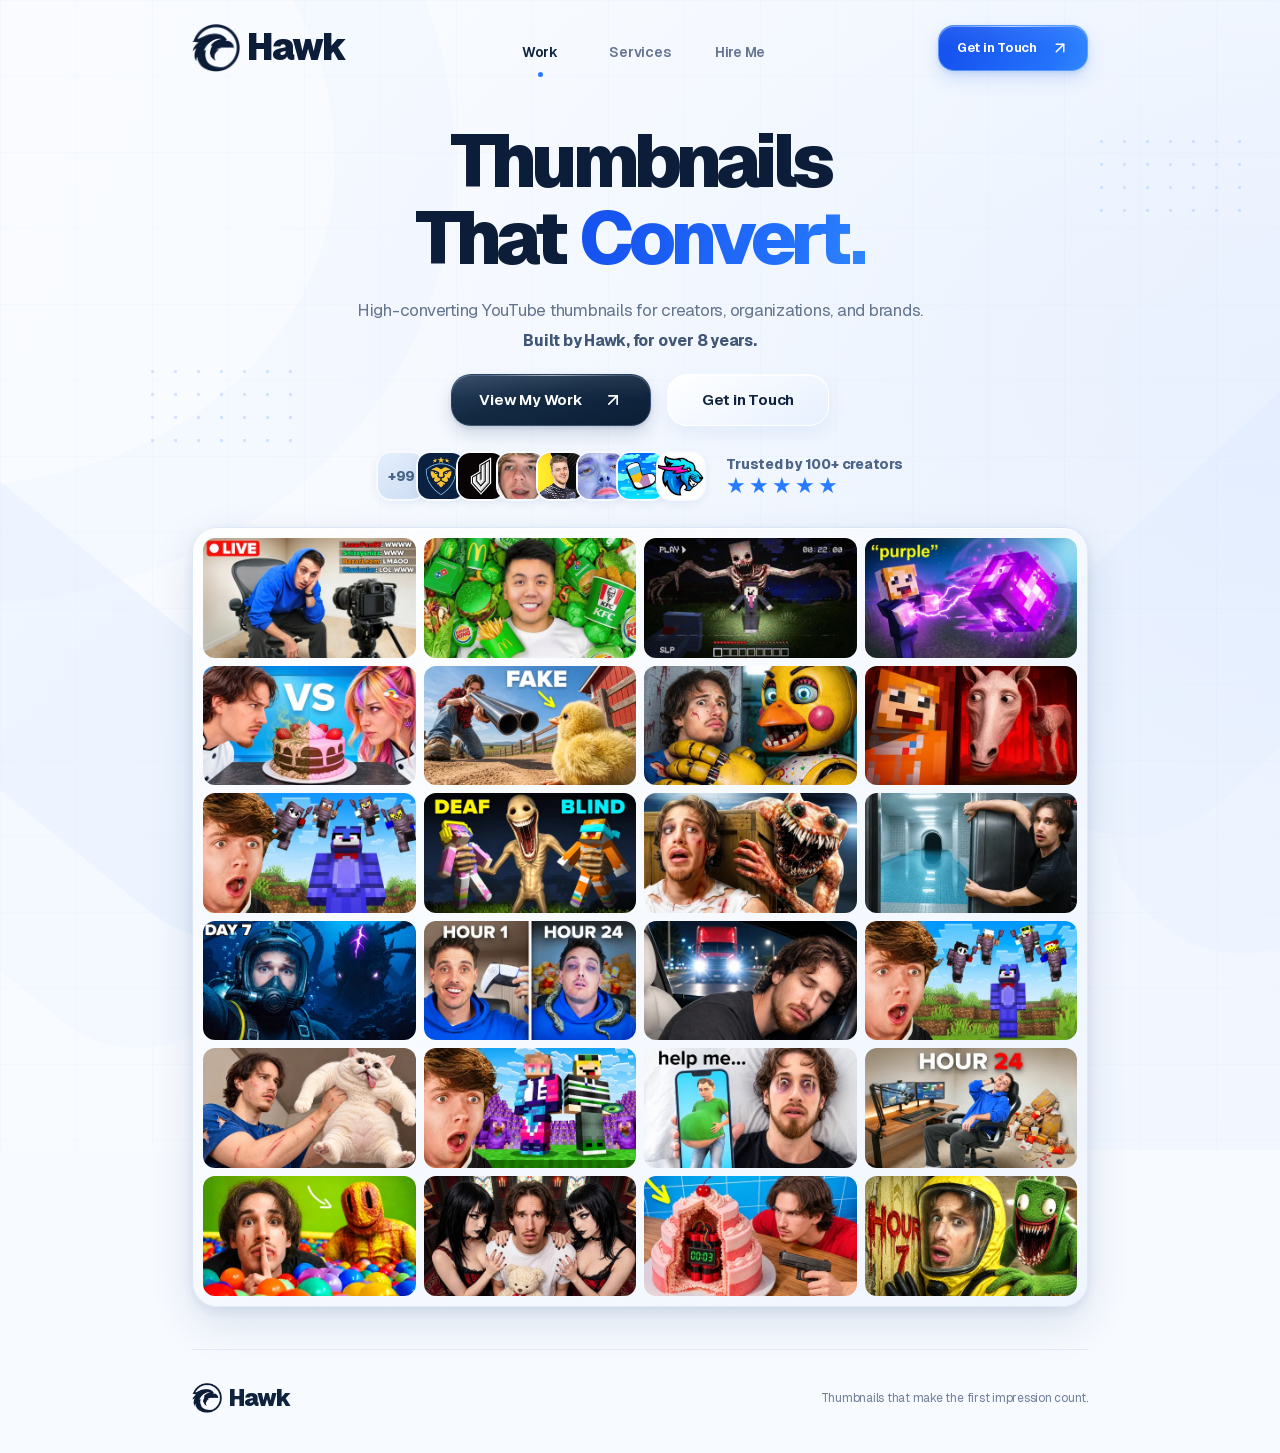
==== commit 81cc3e17: "Bugs" ====
--- a/index.html
+++ b/index.html
@@ -1,5 +1,5 @@
 <!doctype html><html lang="en">
-<head><meta charset="utf-8"><meta name="viewport" content="width=device-width,initial-scale=1"><title>Hawk — YouTube Thumbnail Designer</title><meta name="description" content="Professional, high-converting YouTube thumbnails for creators, organizations, and brands."><link rel="canonical" href="https://hawkpsd.com/"><meta property="og:title" content="Hawk — YouTube Thumbnail Designer"><meta property="og:description" content="Professional, high-converting YouTube thumbnails for creators, organizations, and brands."><meta property="og:type" content="website"><meta property="og:url" content="https://hawkpsd.com/"><meta property="og:image" content="https://hawkpsd.com/brand/header.jpg"><meta name="twitter:card" content="summary_large_image"><meta name="twitter:creator" content="@hawkpng"><meta name="twitter:title" content="Hawk — YouTube Thumbnail Designer"><meta name="twitter:description" content="Professional, high-converting YouTube thumbnails for creators, organizations, and brands."><meta name="twitter:image" content="https://hawkpsd.com/brand/header.jpg"><link rel="icon" href="favicon-32-v2.png" sizes="32x32" type="image/png"><link rel="shortcut icon" href="favicon-v2.ico"><link rel="apple-touch-icon" href="apple-touch-icon-v2.png"><link rel="preload" href="fonts/geist-latin.woff2" as="font" type="font/woff2" crossorigin><link rel="stylesheet" href="assets/site.css"><script>if(document.prerendering){document.documentElement.dataset.prerendering='true';document.addEventListener('prerenderingchange',()=>delete document.documentElement.dataset.prerendering,{once:true})}</script><script src="assets/site-config.js" defer></script><script src="assets/site.js" defer></script><script type="application/ld+json">{"@context":"https://schema.org","@type":"ProfessionalService","name":"Hawk","url":"https://hawkpsd.com","description":"Professional, high-converting YouTube thumbnails for creators, organizations, and brands.","sameAs":["https://x.com/hawkpng"],"serviceType":"YouTube Thumbnail Design"}</script>
+<head><meta charset="utf-8"><meta name="viewport" content="width=device-width,initial-scale=1"><title>Hawk — YouTube Thumbnail Designer</title><meta name="description" content="Professional, high-converting YouTube thumbnails for creators, organizations, and brands."><link rel="canonical" href="https://hawkpsd.com/"><meta property="og:title" content="Hawk — YouTube Thumbnail Designer"><meta property="og:description" content="Professional, high-converting YouTube thumbnails for creators, organizations, and brands."><meta property="og:type" content="website"><meta property="og:url" content="https://hawkpsd.com/"><meta property="og:image" content="https://hawkpsd.com/brand/header.jpg"><meta name="twitter:card" content="summary_large_image"><meta name="twitter:creator" content="@hawkpng"><meta name="twitter:title" content="Hawk — YouTube Thumbnail Designer"><meta name="twitter:description" content="Professional, high-converting YouTube thumbnails for creators, organizations, and brands."><meta name="twitter:image" content="https://hawkpsd.com/brand/header.jpg"><link rel="icon" href="favicon-32-v2.png" sizes="32x32" type="image/png"><link rel="shortcut icon" href="favicon-v2.ico"><link rel="apple-touch-icon" href="apple-touch-icon-v2.png"><link rel="preload" href="fonts/geist-latin.woff2" as="font" type="font/woff2" crossorigin><link rel="stylesheet" href="assets/site.css?v=scrollbar-20261009"><script>if(document.prerendering){document.documentElement.dataset.prerendering='true';document.addEventListener('prerenderingchange',()=>delete document.documentElement.dataset.prerendering,{once:true})}</script><script src="assets/site-config.js" defer></script><script src="assets/site.js" defer></script><script type="application/ld+json">{"@context":"https://schema.org","@type":"ProfessionalService","name":"Hawk","url":"https://hawkpsd.com","description":"Professional, high-converting YouTube thumbnails for creators, organizations, and brands.","sameAs":["https://x.com/hawkpng"],"serviceType":"YouTube Thumbnail Design"}</script>
 <noscript><style>#thumbnail-gallery{display:none}</style>
 </noscript>
 </head>
@@ -29,7 +29,7 @@
 <button type="button" class="thumbnail-card" data-reveal="true" data-reveal-delay="120" data-full="enlarged/24hours-copy4.webp" aria-haspopup="dialog" aria-label="Enlarge One day. Everything changes. — Socksfor1"><img sizes="(min-width:1100px) 17vw, (min-width:600px) 44vw, 92vw" width="1920" height="1080" loading="lazy" decoding="async" alt="One day. Everything changes. — Socksfor1" draggable="false" data-src="gallery/24hours-copy4-800.webp" data-srcset="gallery/24hours-copy4-480.webp 480w, gallery/24hours-copy4-800.webp 800w, gallery/24hours-copy4-1280.webp 1280w"></button>
 <button type="button" class="thumbnail-card" data-reveal="true" data-reveal-delay="0" data-full="enlarged/subirl-8copy.webp" aria-haspopup="dialog" aria-label="Enlarge Seven days underwater — Socksfor1"><img sizes="(min-width:1100px) 17vw, (min-width:600px) 44vw, 92vw" width="1920" height="1080" loading="lazy" decoding="async" alt="Seven days underwater — Socksfor1" draggable="false" data-src="gallery/subirl-8copy-800.webp" data-srcset="gallery/subirl-8copy-480.webp 480w, gallery/subirl-8copy-800.webp 800w, gallery/subirl-8copy-1280.webp 1280w"></button>
 <button type="button" class="thumbnail-card" data-reveal="true" data-reveal-delay="40" data-full="enlarged/backrooms-12copy.webp" aria-haspopup="dialog" aria-label="Enlarge Lost in the backrooms — Socksfor1"><img sizes="(min-width:1100px) 17vw, (min-width:600px) 44vw, 92vw" width="1280" height="720" loading="lazy" decoding="async" alt="Lost in the backrooms — Socksfor1" draggable="false" data-src="gallery/backrooms-12copy-800.webp" data-srcset="gallery/backrooms-12copy-480.webp 480w, gallery/backrooms-12copy-800.webp 800w, gallery/backrooms-12copy-1280.webp 1280w"></button>
-<button type="button" class="thumbnail-card" data-reveal="true" data-reveal-delay="80" data-full="enlarged/mangle-copy.webp" aria-haspopup="dialog" aria-label="Enlarge Mangle — Socksfor1"><img sizes="(min-width:1100px) 17vw, (min-width:600px) 44vw, 92vw" width="1280" height="720" loading="lazy" decoding="async" alt="Mangle — Socksfor1" draggable="false" data-src="gallery/mangle-copy-800.webp" data-srcset="gallery/mangle-copy-480.webp 480w, gallery/mangle-copy-800.webp 800w, gallery/mangle-copy-1280.webp 1280w"></button>
+<button type="button" class="thumbnail-card" data-reveal="true" data-reveal-delay="80" data-full="enlarged/mangle-copy.webp?v=cat-20261009" aria-haspopup="dialog" aria-label="Enlarge Socksfor1 holding a large white cat"><img sizes="(min-width:1100px) 17vw, (min-width:600px) 44vw, 92vw" width="1280" height="720" loading="lazy" decoding="async" alt="Socksfor1 holding a large white cat" draggable="false" data-src="gallery/mangle-copy-800.webp?v=cat-20261009" data-srcset="gallery/mangle-copy-480.webp?v=cat-20261009 480w, gallery/mangle-copy-800.webp?v=cat-20261009 800w, gallery/mangle-copy-1280.webp?v=cat-20261009 1280w"></button>
 <button type="button" class="thumbnail-card" data-reveal="true" data-reveal-delay="120" data-full="enlarged/drive-newcopy.webp" aria-haspopup="dialog" aria-label="Enlarge Drive New — Socksfor1"><img sizes="(min-width:1100px) 17vw, (min-width:600px) 44vw, 92vw" width="1920" height="1080" loading="lazy" decoding="async" alt="Drive New — Socksfor1" draggable="false" data-src="gallery/drive-newcopy-800.webp" data-srcset="gallery/drive-newcopy-480.webp 480w, gallery/drive-newcopy-800.webp 800w, gallery/drive-newcopy-1280.webp 1280w"></button></div><script src="assets/gallery-init.js"></script>
 <noscript><div class="portfolio-grid entry">
 <div class="thumbnail-card" data-reveal="true" data-reveal-delay="0"><img sizes="(min-width:1100px) 17vw, (min-width:600px) 44vw, 92vw" width="1920" height="1080" loading="eager" decoding="async" alt="Horse — Socksfor1" draggable="false" src="gallery/horse-copy-800.webp" srcset="gallery/horse-copy-480.webp 480w, gallery/horse-copy-800.webp 800w, gallery/horse-copy-1280.webp 1280w"></div>
@@ -54,9 +54,9 @@
 <div class="thumbnail-card" data-reveal="true" data-reveal-delay="120"><img sizes="(min-width:1100px) 17vw, (min-width:600px) 44vw, 92vw" width="1920" height="1080" loading="lazy" decoding="async" alt="One day. Everything changes. — Socksfor1" draggable="false" src="gallery/24hours-copy4-800.webp" srcset="gallery/24hours-copy4-480.webp 480w, gallery/24hours-copy4-800.webp 800w, gallery/24hours-copy4-1280.webp 1280w"></div>
 <div class="thumbnail-card" data-reveal="true" data-reveal-delay="0"><img sizes="(min-width:1100px) 17vw, (min-width:600px) 44vw, 92vw" width="1920" height="1080" loading="lazy" decoding="async" alt="Seven days underwater — Socksfor1" draggable="false" src="gallery/subirl-8copy-800.webp" srcset="gallery/subirl-8copy-480.webp 480w, gallery/subirl-8copy-800.webp 800w, gallery/subirl-8copy-1280.webp 1280w"></div>
 <div class="thumbnail-card" data-reveal="true" data-reveal-delay="40"><img sizes="(min-width:1100px) 17vw, (min-width:600px) 44vw, 92vw" width="1280" height="720" loading="lazy" decoding="async" alt="Lost in the backrooms — Socksfor1" draggable="false" src="gallery/backrooms-12copy-800.webp" srcset="gallery/backrooms-12copy-480.webp 480w, gallery/backrooms-12copy-800.webp 800w, gallery/backrooms-12copy-1280.webp 1280w"></div>
-<div class="thumbnail-card" data-reveal="true" data-reveal-delay="80"><img sizes="(min-width:1100px) 17vw, (min-width:600px) 44vw, 92vw" width="1280" height="720" loading="lazy" decoding="async" alt="Mangle — Socksfor1" draggable="false" src="gallery/mangle-copy-800.webp" srcset="gallery/mangle-copy-480.webp 480w, gallery/mangle-copy-800.webp 800w, gallery/mangle-copy-1280.webp 1280w"></div>
+<div class="thumbnail-card" data-reveal="true" data-reveal-delay="80"><img sizes="(min-width:1100px) 17vw, (min-width:600px) 44vw, 92vw" width="1280" height="720" loading="lazy" decoding="async" alt="Socksfor1 holding a large white cat" draggable="false" src="gallery/mangle-copy-800.webp?v=cat-20261009" srcset="gallery/mangle-copy-480.webp?v=cat-20261009 480w, gallery/mangle-copy-800.webp?v=cat-20261009 800w, gallery/mangle-copy-1280.webp?v=cat-20261009 1280w"></div>
 <div class="thumbnail-card" data-reveal="true" data-reveal-delay="120"><img sizes="(min-width:1100px) 17vw, (min-width:600px) 44vw, 92vw" width="1920" height="1080" loading="lazy" decoding="async" alt="Drive New — Socksfor1" draggable="false" src="gallery/drive-newcopy-800.webp" srcset="gallery/drive-newcopy-480.webp 480w, gallery/drive-newcopy-800.webp 800w, gallery/drive-newcopy-1280.webp 1280w"></div></div>
 </noscript></section>
 </main>
 <footer class="site-footer" data-reveal="true"><a class="brand small" href="./"><img src="brand/hawk.png" width="30" height="30" alt="" draggable="false"><span>Hawk</span></a><p>Thumbnails that make the first impression count.</p>
-</footer><script src="assets/lightbox.js" defer></script></body></html>+</footer><script src="assets/lightbox.js?v=viewer-mobile-2" defer></script></body></html>
--- a/assets/site.css
+++ b/assets/site.css
@@ -126,18 +126,23 @@
 
 .sr-only{position:absolute;width:1px;height:1px;padding:0;margin:-1px;overflow:hidden;clip:rect(0,0,0,0);white-space:nowrap;border:0}.brand-mark{padding:0;border:0;background:transparent;border-radius:12px;display:block;flex-shrink:0}.brand-mark:focus-visible{box-shadow:inset 0 0 0 1px #7488a4}.hawk-select{appearance:none;-webkit-appearance:none;background-image:url("data:image/svg+xml,%3Csvg xmlns='http://www.w3.org/2000/svg' viewBox='0 0 24 24' fill='none' stroke='%237789a2' stroke-width='2'%3E%3Cpath d='m6 9 6 6 6-6'/%3E%3C/svg%3E")!important;background-position:right 16px center!important;background-size:16px!important;background-repeat:no-repeat!important;padding-right:43px!important;cursor:pointer}.contact-feedback{font-size:14px;line-height:1.5;color:#46617f}.contact-feedback:empty{display:none}.contact-feedback.error{color:#a52941}
 /* Lightweight native-dialog gallery viewer. The close control sits outside the image. */
-button.thumbnail-card{cursor:zoom-in;width:100%;color:inherit;text-align:inherit}
-button.thumbnail-card:focus-visible{box-shadow:0 0 0 3px #7a94b7,0 8px 22px #142d5226}
-.thumbnail-lightbox{border:0;padding:0;overflow:visible;background:transparent;color:#fff;width:min(1280px,calc(100vw - 32px),calc((100dvh - 136px)*1.777778));max-width:none;max-height:none;margin:auto}
+button.thumbnail-card{cursor:pointer;width:100%;color:inherit;text-align:inherit}
+button.thumbnail-card:focus-visible{outline:none!important;box-shadow:none;text-decoration:none}button.thumbnail-card:focus-visible img{filter:brightness(.94)}
+.thumbnail-lightbox{position:fixed;inset:auto;border:0;padding:60px 16px 24px;overflow:hidden;overscroll-behavior:contain;background:transparent;color:#fff;width:100vw;height:100vh;max-width:none;max-height:none;margin:0;box-sizing:border-box;touch-action:none}.thumbnail-lightbox[open]{display:grid;place-items:center}
 .thumbnail-lightbox::backdrop{background:#10223e55;backdrop-filter:blur(6px);-webkit-backdrop-filter:blur(6px);animation:lightbox-backdrop-in .26s ease both}
 .thumbnail-lightbox.is-closing::backdrop{animation:lightbox-backdrop-out .18s ease both}
-.lightbox-stage{position:relative;aspect-ratio:16/9;transform-origin:center;border-radius:20px;background:#dce7f5;box-shadow:0 24px 90px #08142760,0 5px 22px #08142730,inset 0 0 0 1px #ffffff55}
-.lightbox-image{display:block;width:100%;height:100%;object-fit:contain;border-radius:inherit}
-.lightbox-close{position:absolute;top:-50px;right:0;display:grid;place-items:center;width:38px;height:38px;border-radius:13px;border:1px solid #ffffff70;background:linear-gradient(145deg,#ffffffed,#e2ebf9dc);box-shadow:0 5px 18px #10223e20,inset 0 1px 0 #fff;color:#142641;font-size:29px;line-height:1;font-weight:400;cursor:pointer;transition:transform .18s,box-shadow .18s}
+.lightbox-stage{position:relative;flex-shrink:0;min-width:0;min-height:0;width:calc(100vw - 32px);height:auto;aspect-ratio:16/9;transform-origin:center;border-radius:20px;background:#dce7f5;box-shadow:0 24px 90px #08142760,0 5px 22px #08142730,inset 0 0 0 1px #ffffff55}
+.lightbox-image{position:absolute;inset:0;display:block;width:100%;height:100%;object-fit:contain;border-radius:inherit}
+.lightbox-close{position:absolute;top:-54px;right:0;display:grid;place-items:center;width:44px;height:44px;border-radius:13px;border:1px solid #ffffff70;background:linear-gradient(145deg,#ffffffed,#e2ebf9dc);box-shadow:0 5px 18px #10223e20,inset 0 1px 0 #fff;color:#142641;font-size:29px;line-height:1;font-weight:400;cursor:pointer;transition:transform .18s,box-shadow .18s}
 .lightbox-close:hover{transform:translateY(-2px);box-shadow:0 8px 23px #10223e30}
 .lightbox-close:active{transform:scale(.95)}
 .lightbox-close:focus-visible{box-shadow:0 0 0 2px #8b9db8,0 5px 18px #10223e20}
 @keyframes lightbox-backdrop-in{from{background:#10223e00;backdrop-filter:blur(0)}to{background:#10223e55;backdrop-filter:blur(6px)}}
 @keyframes lightbox-backdrop-out{from{background:#10223e55;backdrop-filter:blur(6px)}to{background:#10223e00;backdrop-filter:blur(0)}}
-@media(max-width:600px){.lightbox-stage{border-radius:13px}.thumbnail-lightbox{width:min(calc(100vw - 24px),calc((100dvh - 136px)*1.777778))}}
+@media(max-width:600px){.lightbox-stage{border-radius:13px}}
+@media(hover:none){button.thumbnail-card:hover{transform:none;box-shadow:none}}
 @media(prefers-reduced-motion:reduce){.thumbnail-lightbox::backdrop,.thumbnail-lightbox.is-closing::backdrop{animation:none}.lightbox-close{transition:none}}
+
+/* Hide page scrollbars without disabling wheel, touch or keyboard scrolling. */
+html,body{scrollbar-width:none}
+html::-webkit-scrollbar,body::-webkit-scrollbar{display:none;width:0;height:0}
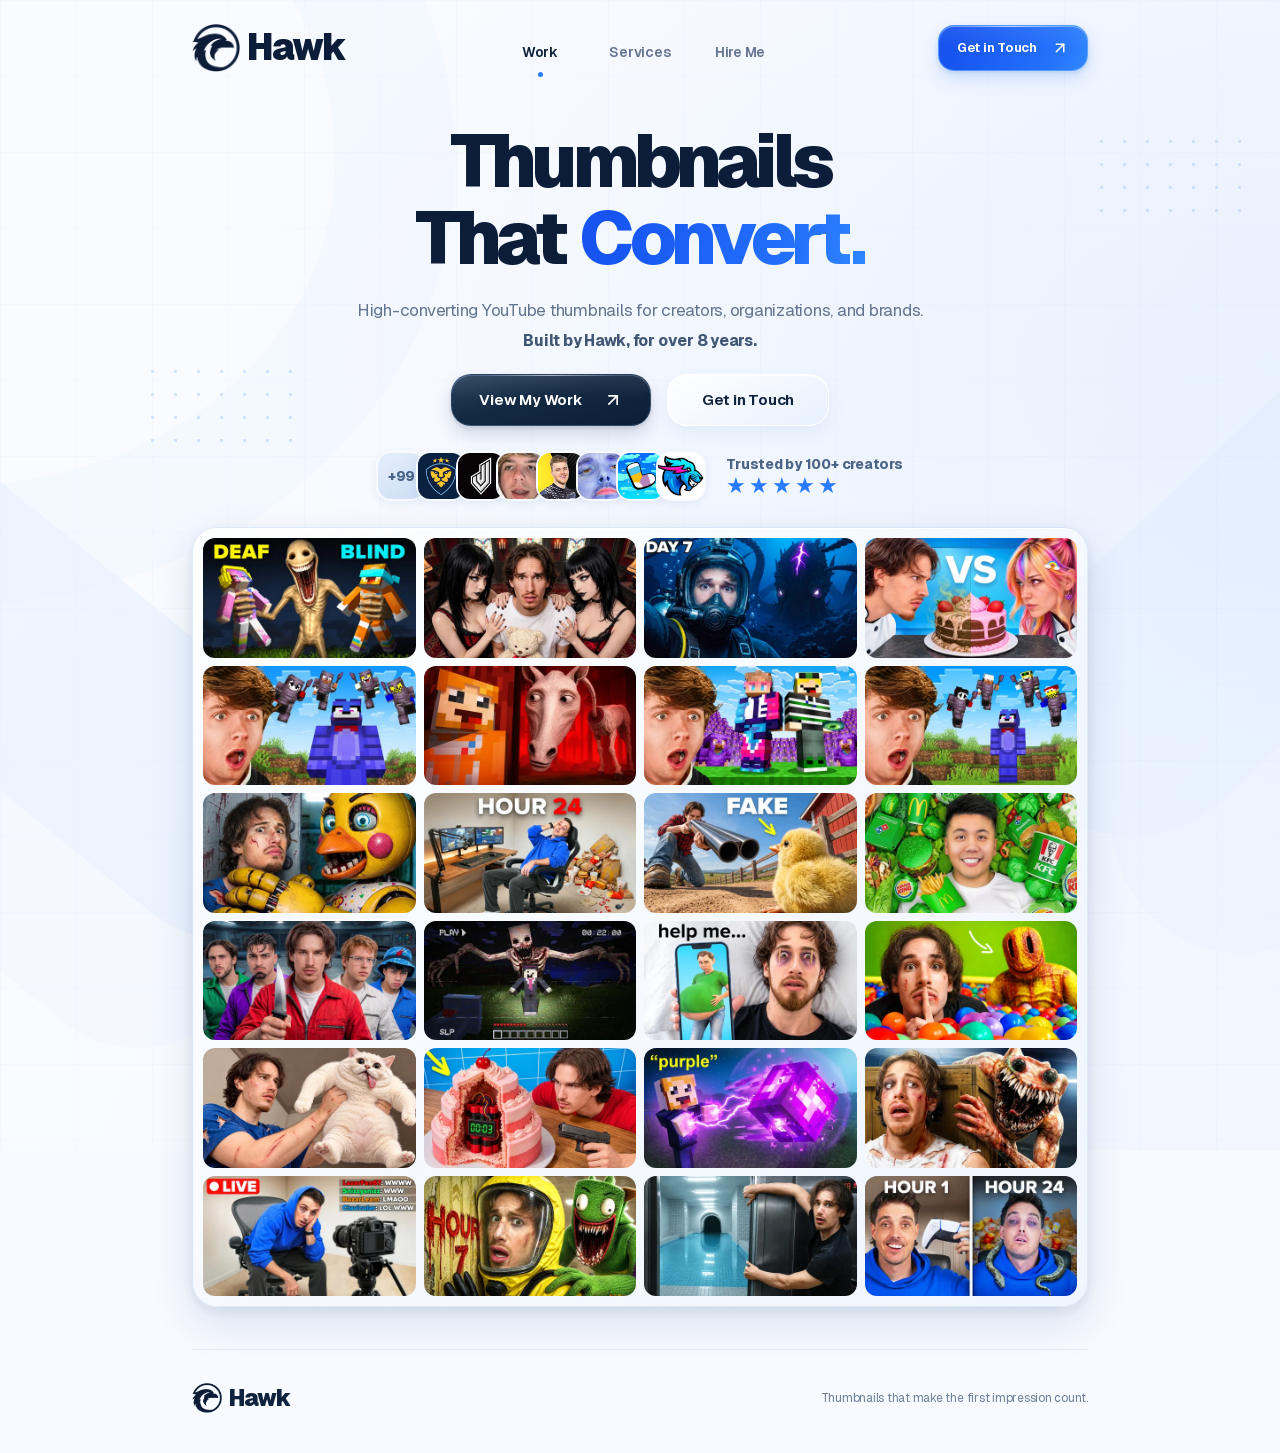
==== commit 5619b87d: "Thumb Swap" ====
--- a/index.html
+++ b/index.html
@@ -30,7 +30,7 @@
 <button type="button" class="thumbnail-card" data-reveal="true" data-reveal-delay="0" data-full="enlarged/subirl-8copy.webp" aria-haspopup="dialog" aria-label="Enlarge Seven days underwater — Socksfor1"><img sizes="(min-width:1100px) 17vw, (min-width:600px) 44vw, 92vw" width="1920" height="1080" loading="lazy" decoding="async" alt="Seven days underwater — Socksfor1" draggable="false" data-src="gallery/subirl-8copy-800.webp" data-srcset="gallery/subirl-8copy-480.webp 480w, gallery/subirl-8copy-800.webp 800w, gallery/subirl-8copy-1280.webp 1280w"></button>
 <button type="button" class="thumbnail-card" data-reveal="true" data-reveal-delay="40" data-full="enlarged/backrooms-12copy.webp" aria-haspopup="dialog" aria-label="Enlarge Lost in the backrooms — Socksfor1"><img sizes="(min-width:1100px) 17vw, (min-width:600px) 44vw, 92vw" width="1280" height="720" loading="lazy" decoding="async" alt="Lost in the backrooms — Socksfor1" draggable="false" data-src="gallery/backrooms-12copy-800.webp" data-srcset="gallery/backrooms-12copy-480.webp 480w, gallery/backrooms-12copy-800.webp 800w, gallery/backrooms-12copy-1280.webp 1280w"></button>
 <button type="button" class="thumbnail-card" data-reveal="true" data-reveal-delay="80" data-full="enlarged/mangle-copy.webp?v=cat-20261009" aria-haspopup="dialog" aria-label="Enlarge Socksfor1 holding a large white cat"><img sizes="(min-width:1100px) 17vw, (min-width:600px) 44vw, 92vw" width="1280" height="720" loading="lazy" decoding="async" alt="Socksfor1 holding a large white cat" draggable="false" data-src="gallery/mangle-copy-800.webp?v=cat-20261009" data-srcset="gallery/mangle-copy-480.webp?v=cat-20261009 480w, gallery/mangle-copy-800.webp?v=cat-20261009 800w, gallery/mangle-copy-1280.webp?v=cat-20261009 1280w"></button>
-<button type="button" class="thumbnail-card" data-reveal="true" data-reveal-delay="120" data-full="enlarged/drive-newcopy.webp" aria-haspopup="dialog" aria-label="Enlarge Drive New — Socksfor1"><img sizes="(min-width:1100px) 17vw, (min-width:600px) 44vw, 92vw" width="1920" height="1080" loading="lazy" decoding="async" alt="Drive New — Socksfor1" draggable="false" data-src="gallery/drive-newcopy-800.webp" data-srcset="gallery/drive-newcopy-480.webp 480w, gallery/drive-newcopy-800.webp 800w, gallery/drive-newcopy-1280.webp 1280w"></button></div><script src="assets/gallery-init.js"></script>
+<button type="button" class="thumbnail-card" data-reveal="true" data-reveal-delay="120" data-full="enlarged/drive-newcopy.webp?v=amongers-20261020" aria-haspopup="dialog" aria-label="Enlarge Socksfor1 and friends in an Among Us challenge"><img sizes="(min-width:1100px) 17vw, (min-width:600px) 44vw, 92vw" width="1920" height="1080" loading="lazy" decoding="async" alt="Socksfor1 and friends in an Among Us challenge" draggable="false" data-src="gallery/drive-newcopy-800.webp?v=amongers-20261020" data-srcset="gallery/drive-newcopy-480.webp?v=amongers-20261020 480w, gallery/drive-newcopy-800.webp?v=amongers-20261020 800w, gallery/drive-newcopy-1280.webp?v=amongers-20261020 1280w"></button></div><script src="assets/gallery-init.js"></script>
 <noscript><div class="portfolio-grid entry">
 <div class="thumbnail-card" data-reveal="true" data-reveal-delay="0"><img sizes="(min-width:1100px) 17vw, (min-width:600px) 44vw, 92vw" width="1920" height="1080" loading="eager" decoding="async" alt="Horse — Socksfor1" draggable="false" src="gallery/horse-copy-800.webp" srcset="gallery/horse-copy-480.webp 480w, gallery/horse-copy-800.webp 800w, gallery/horse-copy-1280.webp 1280w"></div>
 <div class="thumbnail-card" data-reveal="true" data-reveal-delay="40"><img sizes="(min-width:1100px) 17vw, (min-width:600px) 44vw, 92vw" width="1280" height="720" loading="eager" decoding="async" alt="Backrooms 6 — Socksfor1" draggable="false" src="gallery/backrooms-6copy-800.webp" srcset="gallery/backrooms-6copy-480.webp 480w, gallery/backrooms-6copy-800.webp 800w, gallery/backrooms-6copy-1280.webp 1280w"></div>
@@ -55,7 +55,7 @@
 <div class="thumbnail-card" data-reveal="true" data-reveal-delay="0"><img sizes="(min-width:1100px) 17vw, (min-width:600px) 44vw, 92vw" width="1920" height="1080" loading="lazy" decoding="async" alt="Seven days underwater — Socksfor1" draggable="false" src="gallery/subirl-8copy-800.webp" srcset="gallery/subirl-8copy-480.webp 480w, gallery/subirl-8copy-800.webp 800w, gallery/subirl-8copy-1280.webp 1280w"></div>
 <div class="thumbnail-card" data-reveal="true" data-reveal-delay="40"><img sizes="(min-width:1100px) 17vw, (min-width:600px) 44vw, 92vw" width="1280" height="720" loading="lazy" decoding="async" alt="Lost in the backrooms — Socksfor1" draggable="false" src="gallery/backrooms-12copy-800.webp" srcset="gallery/backrooms-12copy-480.webp 480w, gallery/backrooms-12copy-800.webp 800w, gallery/backrooms-12copy-1280.webp 1280w"></div>
 <div class="thumbnail-card" data-reveal="true" data-reveal-delay="80"><img sizes="(min-width:1100px) 17vw, (min-width:600px) 44vw, 92vw" width="1280" height="720" loading="lazy" decoding="async" alt="Socksfor1 holding a large white cat" draggable="false" src="gallery/mangle-copy-800.webp?v=cat-20261009" srcset="gallery/mangle-copy-480.webp?v=cat-20261009 480w, gallery/mangle-copy-800.webp?v=cat-20261009 800w, gallery/mangle-copy-1280.webp?v=cat-20261009 1280w"></div>
-<div class="thumbnail-card" data-reveal="true" data-reveal-delay="120"><img sizes="(min-width:1100px) 17vw, (min-width:600px) 44vw, 92vw" width="1920" height="1080" loading="lazy" decoding="async" alt="Drive New — Socksfor1" draggable="false" src="gallery/drive-newcopy-800.webp" srcset="gallery/drive-newcopy-480.webp 480w, gallery/drive-newcopy-800.webp 800w, gallery/drive-newcopy-1280.webp 1280w"></div></div>
+<div class="thumbnail-card" data-reveal="true" data-reveal-delay="120"><img sizes="(min-width:1100px) 17vw, (min-width:600px) 44vw, 92vw" width="1920" height="1080" loading="lazy" decoding="async" alt="Socksfor1 and friends in an Among Us challenge" draggable="false" src="gallery/drive-newcopy-800.webp?v=amongers-20261020" srcset="gallery/drive-newcopy-480.webp?v=amongers-20261020 480w, gallery/drive-newcopy-800.webp?v=amongers-20261020 800w, gallery/drive-newcopy-1280.webp?v=amongers-20261020 1280w"></div></div>
 </noscript></section>
 </main>
 <footer class="site-footer" data-reveal="true"><a class="brand small" href="./"><img src="brand/hawk.png" width="30" height="30" alt="" draggable="false"><span>Hawk</span></a><p>Thumbnails that make the first impression count.</p>
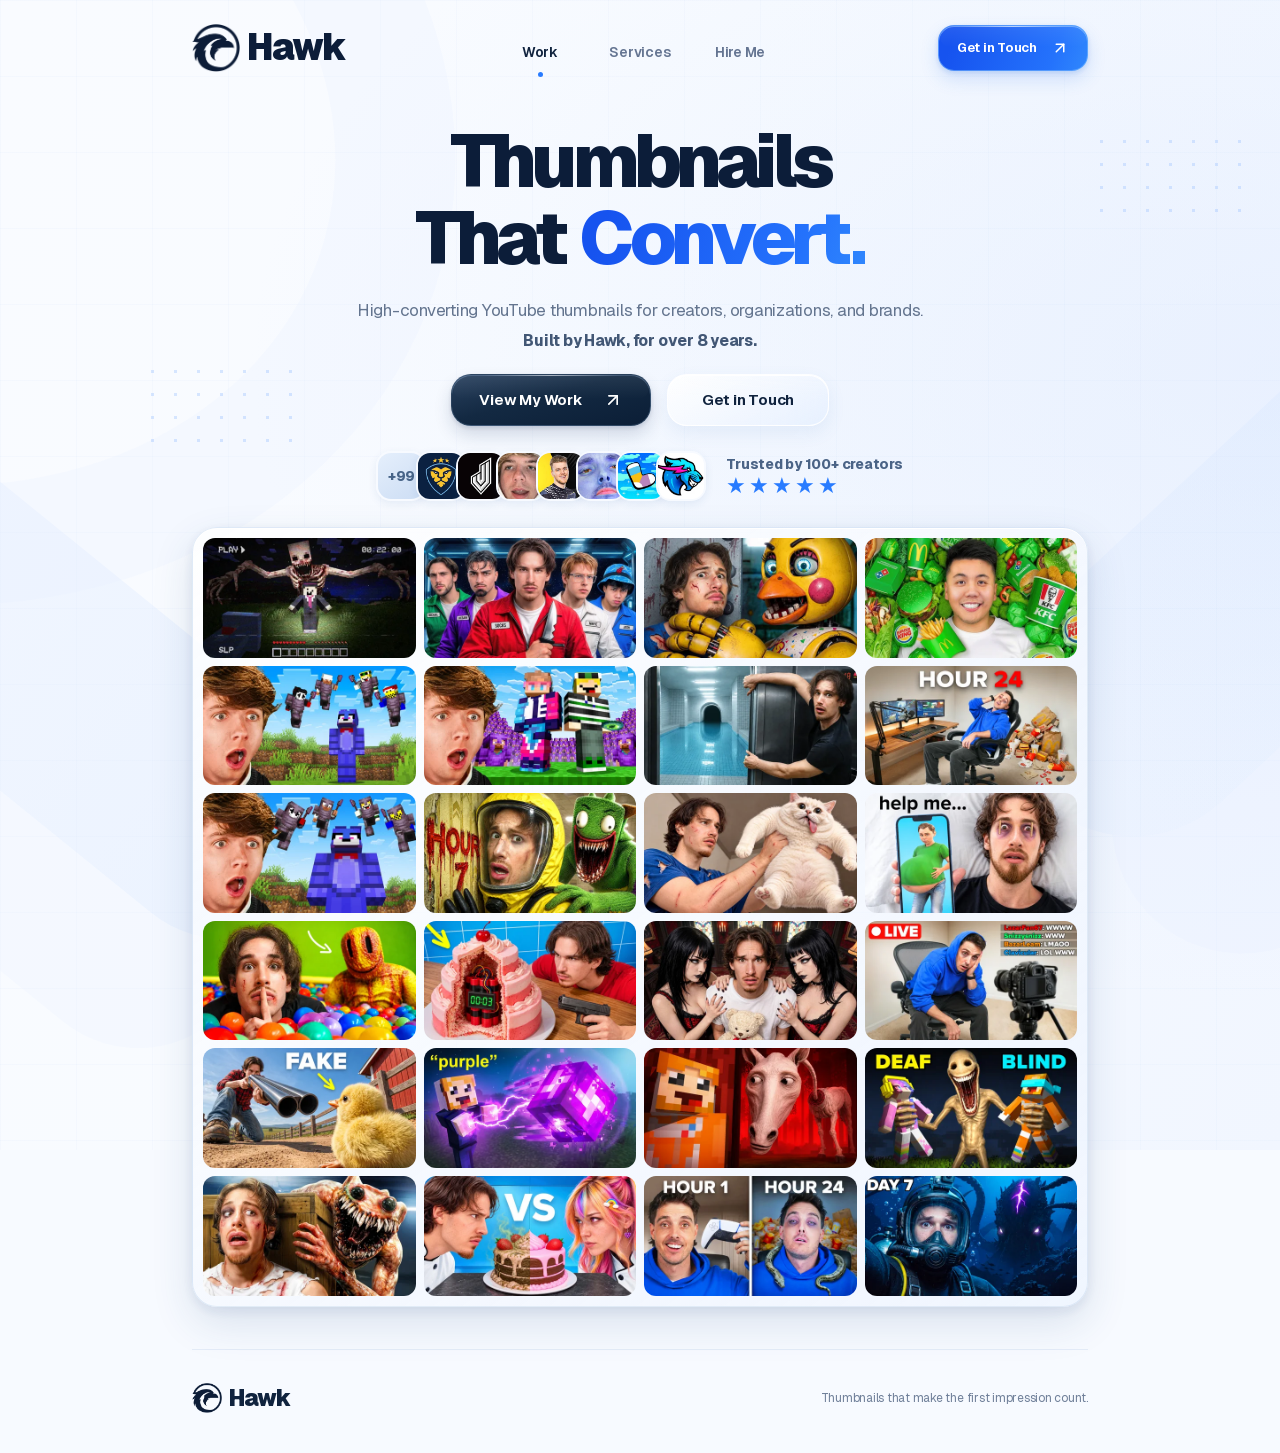
==== commit ecde0e98: "Thumb Swap" ====
--- a/index.html
+++ b/index.html
@@ -30,7 +30,7 @@
 <button type="button" class="thumbnail-card" data-reveal="true" data-reveal-delay="0" data-full="enlarged/subirl-8copy.webp" aria-haspopup="dialog" aria-label="Enlarge Seven days underwater — Socksfor1"><img sizes="(min-width:1100px) 17vw, (min-width:600px) 44vw, 92vw" width="1920" height="1080" loading="lazy" decoding="async" alt="Seven days underwater — Socksfor1" draggable="false" data-src="gallery/subirl-8copy-800.webp" data-srcset="gallery/subirl-8copy-480.webp 480w, gallery/subirl-8copy-800.webp 800w, gallery/subirl-8copy-1280.webp 1280w"></button>
 <button type="button" class="thumbnail-card" data-reveal="true" data-reveal-delay="40" data-full="enlarged/backrooms-12copy.webp" aria-haspopup="dialog" aria-label="Enlarge Lost in the backrooms — Socksfor1"><img sizes="(min-width:1100px) 17vw, (min-width:600px) 44vw, 92vw" width="1280" height="720" loading="lazy" decoding="async" alt="Lost in the backrooms — Socksfor1" draggable="false" data-src="gallery/backrooms-12copy-800.webp" data-srcset="gallery/backrooms-12copy-480.webp 480w, gallery/backrooms-12copy-800.webp 800w, gallery/backrooms-12copy-1280.webp 1280w"></button>
 <button type="button" class="thumbnail-card" data-reveal="true" data-reveal-delay="80" data-full="enlarged/mangle-copy.webp?v=cat-20261009" aria-haspopup="dialog" aria-label="Enlarge Socksfor1 holding a large white cat"><img sizes="(min-width:1100px) 17vw, (min-width:600px) 44vw, 92vw" width="1280" height="720" loading="lazy" decoding="async" alt="Socksfor1 holding a large white cat" draggable="false" data-src="gallery/mangle-copy-800.webp?v=cat-20261009" data-srcset="gallery/mangle-copy-480.webp?v=cat-20261009 480w, gallery/mangle-copy-800.webp?v=cat-20261009 800w, gallery/mangle-copy-1280.webp?v=cat-20261009 1280w"></button>
-<button type="button" class="thumbnail-card" data-reveal="true" data-reveal-delay="120" data-full="enlarged/drive-newcopy.webp?v=amongers-20261020" aria-haspopup="dialog" aria-label="Enlarge Socksfor1 and friends in an Among Us challenge"><img sizes="(min-width:1100px) 17vw, (min-width:600px) 44vw, 92vw" width="1920" height="1080" loading="lazy" decoding="async" alt="Socksfor1 and friends in an Among Us challenge" draggable="false" data-src="gallery/drive-newcopy-800.webp?v=amongers-20261020" data-srcset="gallery/drive-newcopy-480.webp?v=amongers-20261020 480w, gallery/drive-newcopy-800.webp?v=amongers-20261020 800w, gallery/drive-newcopy-1280.webp?v=amongers-20261020 1280w"></button></div><script src="assets/gallery-init.js"></script>
+<button type="button" class="thumbnail-card" data-reveal="true" data-reveal-delay="120" data-full="enlarged/drive-newcopy.webp?v=amongers-v2-20261021" aria-haspopup="dialog" aria-label="Enlarge Socksfor1 and friends in an Among Us challenge"><img sizes="(min-width:1100px) 17vw, (min-width:600px) 44vw, 92vw" width="1920" height="1080" loading="lazy" decoding="async" alt="Socksfor1 and friends in an Among Us challenge" draggable="false" data-src="gallery/drive-newcopy-800.webp?v=amongers-v2-20261021" data-srcset="gallery/drive-newcopy-480.webp?v=amongers-v2-20261021 480w, gallery/drive-newcopy-800.webp?v=amongers-v2-20261021 800w, gallery/drive-newcopy-1280.webp?v=amongers-v2-20261021 1280w"></button></div><script src="assets/gallery-init.js"></script>
 <noscript><div class="portfolio-grid entry">
 <div class="thumbnail-card" data-reveal="true" data-reveal-delay="0"><img sizes="(min-width:1100px) 17vw, (min-width:600px) 44vw, 92vw" width="1920" height="1080" loading="eager" decoding="async" alt="Horse — Socksfor1" draggable="false" src="gallery/horse-copy-800.webp" srcset="gallery/horse-copy-480.webp 480w, gallery/horse-copy-800.webp 800w, gallery/horse-copy-1280.webp 1280w"></div>
 <div class="thumbnail-card" data-reveal="true" data-reveal-delay="40"><img sizes="(min-width:1100px) 17vw, (min-width:600px) 44vw, 92vw" width="1280" height="720" loading="eager" decoding="async" alt="Backrooms 6 — Socksfor1" draggable="false" src="gallery/backrooms-6copy-800.webp" srcset="gallery/backrooms-6copy-480.webp 480w, gallery/backrooms-6copy-800.webp 800w, gallery/backrooms-6copy-1280.webp 1280w"></div>
@@ -55,7 +55,7 @@
 <div class="thumbnail-card" data-reveal="true" data-reveal-delay="0"><img sizes="(min-width:1100px) 17vw, (min-width:600px) 44vw, 92vw" width="1920" height="1080" loading="lazy" decoding="async" alt="Seven days underwater — Socksfor1" draggable="false" src="gallery/subirl-8copy-800.webp" srcset="gallery/subirl-8copy-480.webp 480w, gallery/subirl-8copy-800.webp 800w, gallery/subirl-8copy-1280.webp 1280w"></div>
 <div class="thumbnail-card" data-reveal="true" data-reveal-delay="40"><img sizes="(min-width:1100px) 17vw, (min-width:600px) 44vw, 92vw" width="1280" height="720" loading="lazy" decoding="async" alt="Lost in the backrooms — Socksfor1" draggable="false" src="gallery/backrooms-12copy-800.webp" srcset="gallery/backrooms-12copy-480.webp 480w, gallery/backrooms-12copy-800.webp 800w, gallery/backrooms-12copy-1280.webp 1280w"></div>
 <div class="thumbnail-card" data-reveal="true" data-reveal-delay="80"><img sizes="(min-width:1100px) 17vw, (min-width:600px) 44vw, 92vw" width="1280" height="720" loading="lazy" decoding="async" alt="Socksfor1 holding a large white cat" draggable="false" src="gallery/mangle-copy-800.webp?v=cat-20261009" srcset="gallery/mangle-copy-480.webp?v=cat-20261009 480w, gallery/mangle-copy-800.webp?v=cat-20261009 800w, gallery/mangle-copy-1280.webp?v=cat-20261009 1280w"></div>
-<div class="thumbnail-card" data-reveal="true" data-reveal-delay="120"><img sizes="(min-width:1100px) 17vw, (min-width:600px) 44vw, 92vw" width="1920" height="1080" loading="lazy" decoding="async" alt="Socksfor1 and friends in an Among Us challenge" draggable="false" src="gallery/drive-newcopy-800.webp?v=amongers-20261020" srcset="gallery/drive-newcopy-480.webp?v=amongers-20261020 480w, gallery/drive-newcopy-800.webp?v=amongers-20261020 800w, gallery/drive-newcopy-1280.webp?v=amongers-20261020 1280w"></div></div>
+<div class="thumbnail-card" data-reveal="true" data-reveal-delay="120"><img sizes="(min-width:1100px) 17vw, (min-width:600px) 44vw, 92vw" width="1920" height="1080" loading="lazy" decoding="async" alt="Socksfor1 and friends in an Among Us challenge" draggable="false" src="gallery/drive-newcopy-800.webp?v=amongers-v2-20261021" srcset="gallery/drive-newcopy-480.webp?v=amongers-v2-20261021 480w, gallery/drive-newcopy-800.webp?v=amongers-v2-20261021 800w, gallery/drive-newcopy-1280.webp?v=amongers-v2-20261021 1280w"></div></div>
 </noscript></section>
 </main>
 <footer class="site-footer" data-reveal="true"><a class="brand small" href="./"><img src="brand/hawk.png" width="30" height="30" alt="" draggable="false"><span>Hawk</span></a><p>Thumbnails that make the first impression count.</p>
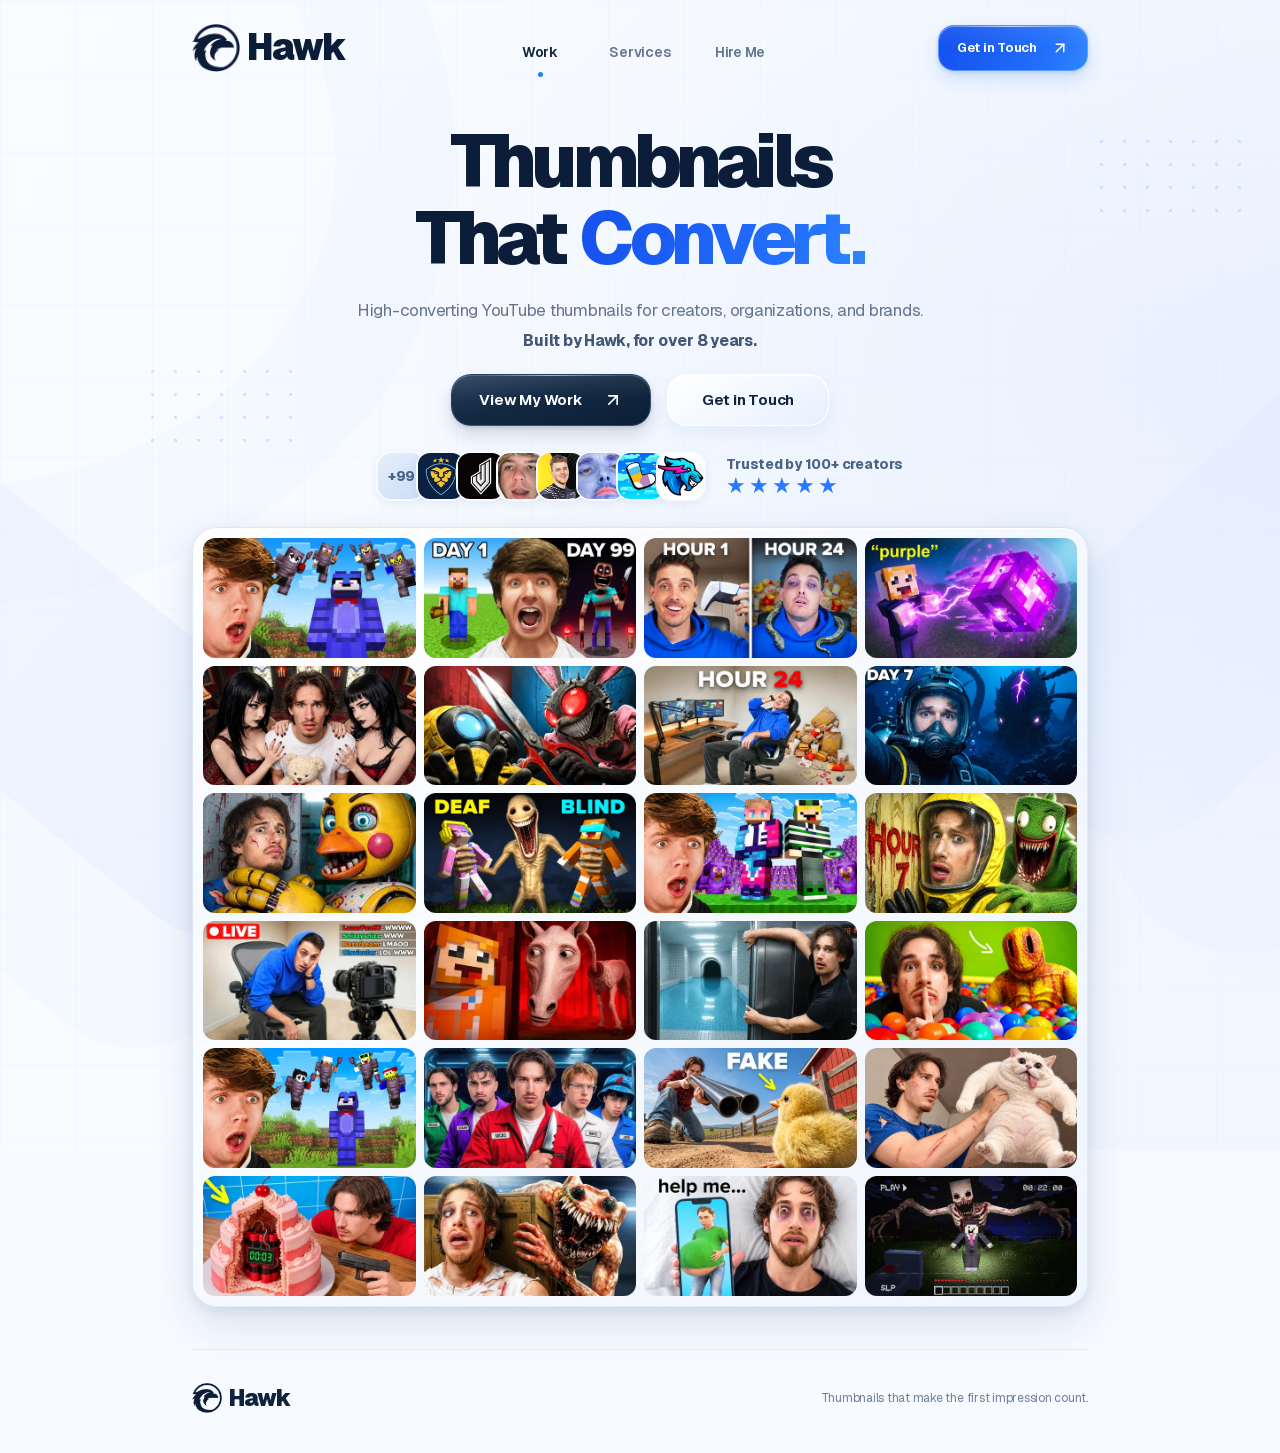
==== commit 550c578a: "Thumbnail Swap" ====
--- a/index.html
+++ b/index.html
@@ -13,7 +13,7 @@
 <button type="button" class="thumbnail-card" data-reveal="true" data-reveal-delay="120" data-full="enlarged/2run-2copy.webp" aria-haspopup="dialog" aria-label="Enlarge 2Run 2 — Karl Jacobs"><img sizes="(min-width:1100px) 17vw, (min-width:600px) 44vw, 92vw" width="1920" height="1080" loading="eager" decoding="async" alt="2Run 2 — Karl Jacobs" draggable="false" data-src="gallery/2run-2copy-800.webp" data-srcset="gallery/2run-2copy-480.webp 480w, gallery/2run-2copy-800.webp 800w, gallery/2run-2copy-1280.webp 1280w"></button>
 <button type="button" class="thumbnail-card" data-reveal="true" data-reveal-delay="0" data-full="enlarged/zackd-12copy.webp" aria-haspopup="dialog" aria-label="Enlarge Help Me — Zack D. Films — Zack D. Films"><img sizes="(min-width:1100px) 17vw, (min-width:600px) 44vw, 92vw" width="1920" height="1080" loading="lazy" decoding="async" alt="Help Me — Zack D. Films — Zack D. Films" draggable="false" data-src="gallery/zackd-12copy-800.webp" data-srcset="gallery/zackd-12copy-480.webp 480w, gallery/zackd-12copy-800.webp 800w, gallery/zackd-12copy-1280.webp 1280w"></button>
 <button type="button" class="thumbnail-card" data-reveal="true" data-reveal-delay="40" data-full="enlarged/backrooms-nadcopy.webp" aria-haspopup="dialog" aria-label="Enlarge Backrooms Nad — Socksfor1"><img sizes="(min-width:1100px) 17vw, (min-width:600px) 44vw, 92vw" width="1280" height="720" loading="lazy" decoding="async" alt="Backrooms Nad — Socksfor1" draggable="false" data-src="gallery/backrooms-nadcopy-800.webp" data-srcset="gallery/backrooms-nadcopy-480.webp 480w, gallery/backrooms-nadcopy-800.webp 800w, gallery/backrooms-nadcopy-1280.webp 1280w"></button>
-<button type="button" class="thumbnail-card" data-reveal="true" data-reveal-delay="80" data-full="enlarged/healthy-fast-food-copy.webp" aria-haspopup="dialog" aria-label="Enlarge Healthy Fast Food — MrBeast Gaming"><img sizes="(min-width:1100px) 17vw, (min-width:600px) 44vw, 92vw" width="1280" height="720" loading="lazy" decoding="async" alt="Healthy Fast Food — MrBeast Gaming" draggable="false" data-src="gallery/healthy-fast-food-copy-800.webp" data-srcset="gallery/healthy-fast-food-copy-480.webp 480w, gallery/healthy-fast-food-copy-800.webp 800w, gallery/healthy-fast-food-copy-1280.webp 1280w"></button>
+<button type="button" class="thumbnail-card" data-reveal="true" data-reveal-delay="80" data-full="enlarged/healthy-fast-food-copy.webp?v=e11ed060595c" aria-haspopup="dialog" aria-label="Enlarge Red-eyed bunny with giant scissors facing a yellow hazmat character"><img sizes="(min-width:1100px) 17vw, (min-width:600px) 44vw, 92vw" width="1920" height="1080" loading="lazy" decoding="async" alt="Red-eyed bunny with giant scissors facing a yellow hazmat character" draggable="false" data-src="gallery/healthy-fast-food-copy-800.webp?v=e11ed060595c" data-srcset="gallery/healthy-fast-food-copy-480.webp?v=e11ed060595c 480w, gallery/healthy-fast-food-copy-800.webp?v=e11ed060595c 800w, gallery/healthy-fast-food-copy-1280.webp?v=e11ed060595c 1280w"></button>
 <button type="button" class="thumbnail-card" data-reveal="true" data-reveal-delay="120" data-full="enlarged/24hours-copy.webp" aria-haspopup="dialog" aria-label="Enlarge 24Hours — Socksfor1"><img sizes="(min-width:1100px) 17vw, (min-width:600px) 44vw, 92vw" width="1920" height="1080" loading="lazy" decoding="async" alt="24Hours — Socksfor1" draggable="false" data-src="gallery/24hours-copy-800.webp" data-srcset="gallery/24hours-copy-480.webp 480w, gallery/24hours-copy-800.webp 800w, gallery/24hours-copy-1280.webp 1280w"></button>
 <button type="button" class="thumbnail-card" data-reveal="true" data-reveal-delay="0" data-full="enlarged/faceswaps-3copy.webp" aria-haspopup="dialog" aria-label="Enlarge Faceswaps 3 — Socksfor1"><img sizes="(min-width:1100px) 17vw, (min-width:600px) 44vw, 92vw" width="1920" height="1080" loading="lazy" decoding="async" alt="Faceswaps 3 — Socksfor1" draggable="false" data-src="gallery/faceswaps-3copy-800.webp" data-srcset="gallery/faceswaps-3copy-480.webp 480w, gallery/faceswaps-3copy-800.webp 800w, gallery/faceswaps-3copy-1280.webp 1280w"></button>
 <button type="button" class="thumbnail-card" data-reveal="true" data-reveal-delay="40" data-full="enlarged/judelow-3copy.webp" aria-haspopup="dialog" aria-label="Enlarge Judelow 3 — Karl Jacobs"><img sizes="(min-width:1100px) 17vw, (min-width:600px) 44vw, 92vw" width="1920" height="1080" loading="lazy" decoding="async" alt="Judelow 3 — Karl Jacobs" draggable="false" data-src="gallery/judelow-3copy-800.webp" data-srcset="gallery/judelow-3copy-480.webp 480w, gallery/judelow-3copy-800.webp 800w, gallery/judelow-3copy-1280.webp 1280w"></button>
@@ -21,7 +21,7 @@
 <button type="button" class="thumbnail-card" data-reveal="true" data-reveal-delay="120" data-full="enlarged/benny-dcopy.webp" aria-haspopup="dialog" aria-label="Enlarge Benny D — Socksfor1"><img sizes="(min-width:1100px) 17vw, (min-width:600px) 44vw, 92vw" width="1920" height="1080" loading="lazy" decoding="async" alt="Benny D — Socksfor1" draggable="false" data-src="gallery/benny-dcopy-800.webp" data-srcset="gallery/benny-dcopy-480.webp 480w, gallery/benny-dcopy-800.webp 800w, gallery/benny-dcopy-1280.webp 1280w"></button>
 <button type="button" class="thumbnail-card" data-reveal="true" data-reveal-delay="0" data-full="enlarged/24hours-copy2.webp" aria-haspopup="dialog" aria-label="Enlarge 24Hours 2 — Socksfor1"><img sizes="(min-width:1100px) 17vw, (min-width:600px) 44vw, 92vw" width="1920" height="1080" loading="lazy" decoding="async" alt="24Hours 2 — Socksfor1" draggable="false" data-src="gallery/24hours-copy2-800.webp" data-srcset="gallery/24hours-copy2-480.webp 480w, gallery/24hours-copy2-800.webp 800w, gallery/24hours-copy2-1280.webp 1280w"></button>
 <button type="button" class="thumbnail-card" data-reveal="true" data-reveal-delay="40" data-full="enlarged/judelow-copy.webp" aria-haspopup="dialog" aria-label="Enlarge Minecraft, on another level — Karl Jacobs"><img sizes="(min-width:1100px) 17vw, (min-width:600px) 44vw, 92vw" width="1920" height="1080" loading="lazy" decoding="async" alt="Minecraft, on another level — Karl Jacobs" draggable="false" data-src="gallery/judelow-copy-800.webp" data-srcset="gallery/judelow-copy-480.webp 480w, gallery/judelow-copy-800.webp 800w, gallery/judelow-copy-1280.webp 1280w"></button>
-<button type="button" class="thumbnail-card" data-reveal="true" data-reveal-delay="80" data-full="enlarged/2run-3copy.webp" aria-haspopup="dialog" aria-label="Enlarge Socksfor1 cooking challenge with contrasting cakes"><img sizes="(min-width:1100px) 17vw, (min-width:600px) 44vw, 92vw" width="1920" height="1080" loading="lazy" decoding="async" alt="Socksfor1 cooking challenge with contrasting cakes" draggable="false" data-src="gallery/2run-3copy-800.webp?v=cook-20261009" data-srcset="gallery/2run-3copy-480.webp?v=cook-20261009 480w, gallery/2run-3copy-800.webp?v=cook-20261009 800w, gallery/2run-3copy-1280.webp?v=cook-20261009 1280w"></button>
+<button type="button" class="thumbnail-card" data-reveal="true" data-reveal-delay="80" data-full="enlarged/2run-3copy.webp?v=f6c994f2008a" aria-haspopup="dialog" aria-label="Enlarge Karl Jacobs with Minecraft Steve on day 1 and day 99"><img sizes="(min-width:1100px) 17vw, (min-width:600px) 44vw, 92vw" width="1920" height="1080" loading="lazy" decoding="async" alt="Karl Jacobs with Minecraft Steve on day 1 and day 99" draggable="false" data-src="gallery/2run-3copy-800.webp?v=f6c994f2008a" data-srcset="gallery/2run-3copy-480.webp?v=f6c994f2008a 480w, gallery/2run-3copy-800.webp?v=f6c994f2008a 800w, gallery/2run-3copy-1280.webp?v=f6c994f2008a 1280w"></button>
 <button type="button" class="thumbnail-card" data-reveal="true" data-reveal-delay="120" data-full="enlarged/verity-15copy.webp" aria-haspopup="dialog" aria-label="Enlarge Verity 15 — Socksfor1"><img sizes="(min-width:1100px) 17vw, (min-width:600px) 44vw, 92vw" width="1920" height="1080" loading="lazy" decoding="async" alt="Verity 15 — Socksfor1" draggable="false" data-src="gallery/verity-15copy-800.webp" data-srcset="gallery/verity-15copy-480.webp 480w, gallery/verity-15copy-800.webp 800w, gallery/verity-15copy-1280.webp 1280w"></button>
 <button type="button" class="thumbnail-card" data-reveal="true" data-reveal-delay="0" data-full="enlarged/prophunt-6copy.webp" aria-haspopup="dialog" aria-label="Enlarge Prophunt 6 — Socksfor1"><img sizes="(min-width:1100px) 17vw, (min-width:600px) 44vw, 92vw" width="1920" height="1080" loading="lazy" decoding="async" alt="Prophunt 6 — Socksfor1" draggable="false" data-src="gallery/prophunt-6copy-800.webp" data-srcset="gallery/prophunt-6copy-480.webp 480w, gallery/prophunt-6copy-800.webp 800w, gallery/prophunt-6copy-1280.webp 1280w"></button>
 <button type="button" class="thumbnail-card" data-reveal="true" data-reveal-delay="40" data-full="enlarged/moohoo-3copy.webp" aria-haspopup="dialog" aria-label="Enlarge Moohoo 3 — Socksfor1"><img sizes="(min-width:1100px) 17vw, (min-width:600px) 44vw, 92vw" width="1920" height="1080" loading="lazy" decoding="async" alt="Moohoo 3 — Socksfor1" draggable="false" data-src="gallery/moohoo-3copy-800.webp" data-srcset="gallery/moohoo-3copy-480.webp 480w, gallery/moohoo-3copy-800.webp 800w, gallery/moohoo-3copy-1280.webp 1280w"></button>
@@ -38,7 +38,7 @@
 <div class="thumbnail-card" data-reveal="true" data-reveal-delay="120"><img sizes="(min-width:1100px) 17vw, (min-width:600px) 44vw, 92vw" width="1920" height="1080" loading="eager" decoding="async" alt="2Run 2 — Karl Jacobs" draggable="false" src="gallery/2run-2copy-800.webp" srcset="gallery/2run-2copy-480.webp 480w, gallery/2run-2copy-800.webp 800w, gallery/2run-2copy-1280.webp 1280w"></div>
 <div class="thumbnail-card" data-reveal="true" data-reveal-delay="0"><img sizes="(min-width:1100px) 17vw, (min-width:600px) 44vw, 92vw" width="1920" height="1080" loading="lazy" decoding="async" alt="Help Me — Zack D. Films — Zack D. Films" draggable="false" src="gallery/zackd-12copy-800.webp" srcset="gallery/zackd-12copy-480.webp 480w, gallery/zackd-12copy-800.webp 800w, gallery/zackd-12copy-1280.webp 1280w"></div>
 <div class="thumbnail-card" data-reveal="true" data-reveal-delay="40"><img sizes="(min-width:1100px) 17vw, (min-width:600px) 44vw, 92vw" width="1280" height="720" loading="lazy" decoding="async" alt="Backrooms Nad — Socksfor1" draggable="false" src="gallery/backrooms-nadcopy-800.webp" srcset="gallery/backrooms-nadcopy-480.webp 480w, gallery/backrooms-nadcopy-800.webp 800w, gallery/backrooms-nadcopy-1280.webp 1280w"></div>
-<div class="thumbnail-card" data-reveal="true" data-reveal-delay="80"><img sizes="(min-width:1100px) 17vw, (min-width:600px) 44vw, 92vw" width="1280" height="720" loading="lazy" decoding="async" alt="Healthy Fast Food — MrBeast Gaming" draggable="false" src="gallery/healthy-fast-food-copy-800.webp" srcset="gallery/healthy-fast-food-copy-480.webp 480w, gallery/healthy-fast-food-copy-800.webp 800w, gallery/healthy-fast-food-copy-1280.webp 1280w"></div>
+<div class="thumbnail-card" data-reveal="true" data-reveal-delay="80"><img sizes="(min-width:1100px) 17vw, (min-width:600px) 44vw, 92vw" width="1920" height="1080" loading="lazy" decoding="async" alt="Red-eyed bunny with giant scissors facing a yellow hazmat character" draggable="false" src="gallery/healthy-fast-food-copy-800.webp?v=e11ed060595c" srcset="gallery/healthy-fast-food-copy-480.webp?v=e11ed060595c 480w, gallery/healthy-fast-food-copy-800.webp?v=e11ed060595c 800w, gallery/healthy-fast-food-copy-1280.webp?v=e11ed060595c 1280w"></div>
 <div class="thumbnail-card" data-reveal="true" data-reveal-delay="120"><img sizes="(min-width:1100px) 17vw, (min-width:600px) 44vw, 92vw" width="1920" height="1080" loading="lazy" decoding="async" alt="24Hours — Socksfor1" draggable="false" src="gallery/24hours-copy-800.webp" srcset="gallery/24hours-copy-480.webp 480w, gallery/24hours-copy-800.webp 800w, gallery/24hours-copy-1280.webp 1280w"></div>
 <div class="thumbnail-card" data-reveal="true" data-reveal-delay="0"><img sizes="(min-width:1100px) 17vw, (min-width:600px) 44vw, 92vw" width="1920" height="1080" loading="lazy" decoding="async" alt="Faceswaps 3 — Socksfor1" draggable="false" src="gallery/faceswaps-3copy-800.webp" srcset="gallery/faceswaps-3copy-480.webp 480w, gallery/faceswaps-3copy-800.webp 800w, gallery/faceswaps-3copy-1280.webp 1280w"></div>
 <div class="thumbnail-card" data-reveal="true" data-reveal-delay="40"><img sizes="(min-width:1100px) 17vw, (min-width:600px) 44vw, 92vw" width="1920" height="1080" loading="lazy" decoding="async" alt="Judelow 3 — Karl Jacobs" draggable="false" src="gallery/judelow-3copy-800.webp" srcset="gallery/judelow-3copy-480.webp 480w, gallery/judelow-3copy-800.webp 800w, gallery/judelow-3copy-1280.webp 1280w"></div>
@@ -46,7 +46,7 @@
 <div class="thumbnail-card" data-reveal="true" data-reveal-delay="120"><img sizes="(min-width:1100px) 17vw, (min-width:600px) 44vw, 92vw" width="1920" height="1080" loading="lazy" decoding="async" alt="Benny D — Socksfor1" draggable="false" src="gallery/benny-dcopy-800.webp" srcset="gallery/benny-dcopy-480.webp 480w, gallery/benny-dcopy-800.webp 800w, gallery/benny-dcopy-1280.webp 1280w"></div>
 <div class="thumbnail-card" data-reveal="true" data-reveal-delay="0"><img sizes="(min-width:1100px) 17vw, (min-width:600px) 44vw, 92vw" width="1920" height="1080" loading="lazy" decoding="async" alt="24Hours 2 — Socksfor1" draggable="false" src="gallery/24hours-copy2-800.webp" srcset="gallery/24hours-copy2-480.webp 480w, gallery/24hours-copy2-800.webp 800w, gallery/24hours-copy2-1280.webp 1280w"></div>
 <div class="thumbnail-card" data-reveal="true" data-reveal-delay="40"><img sizes="(min-width:1100px) 17vw, (min-width:600px) 44vw, 92vw" width="1920" height="1080" loading="lazy" decoding="async" alt="Minecraft, on another level — Karl Jacobs" draggable="false" src="gallery/judelow-copy-800.webp" srcset="gallery/judelow-copy-480.webp 480w, gallery/judelow-copy-800.webp 800w, gallery/judelow-copy-1280.webp 1280w"></div>
-<div class="thumbnail-card" data-reveal="true" data-reveal-delay="80"><img sizes="(min-width:1100px) 17vw, (min-width:600px) 44vw, 92vw" width="1920" height="1080" loading="lazy" decoding="async" alt="Socksfor1 cooking challenge with contrasting cakes" draggable="false" src="gallery/2run-3copy-800.webp?v=cook-20261009" srcset="gallery/2run-3copy-480.webp?v=cook-20261009 480w, gallery/2run-3copy-800.webp?v=cook-20261009 800w, gallery/2run-3copy-1280.webp?v=cook-20261009 1280w"></div>
+<div class="thumbnail-card" data-reveal="true" data-reveal-delay="80"><img sizes="(min-width:1100px) 17vw, (min-width:600px) 44vw, 92vw" width="1920" height="1080" loading="lazy" decoding="async" alt="Karl Jacobs with Minecraft Steve on day 1 and day 99" draggable="false" src="gallery/2run-3copy-800.webp?v=f6c994f2008a" srcset="gallery/2run-3copy-480.webp?v=f6c994f2008a 480w, gallery/2run-3copy-800.webp?v=f6c994f2008a 800w, gallery/2run-3copy-1280.webp?v=f6c994f2008a 1280w"></div>
 <div class="thumbnail-card" data-reveal="true" data-reveal-delay="120"><img sizes="(min-width:1100px) 17vw, (min-width:600px) 44vw, 92vw" width="1920" height="1080" loading="lazy" decoding="async" alt="Verity 15 — Socksfor1" draggable="false" src="gallery/verity-15copy-800.webp" srcset="gallery/verity-15copy-480.webp 480w, gallery/verity-15copy-800.webp 800w, gallery/verity-15copy-1280.webp 1280w"></div>
 <div class="thumbnail-card" data-reveal="true" data-reveal-delay="0"><img sizes="(min-width:1100px) 17vw, (min-width:600px) 44vw, 92vw" width="1920" height="1080" loading="lazy" decoding="async" alt="Prophunt 6 — Socksfor1" draggable="false" src="gallery/prophunt-6copy-800.webp" srcset="gallery/prophunt-6copy-480.webp 480w, gallery/prophunt-6copy-800.webp 800w, gallery/prophunt-6copy-1280.webp 1280w"></div>
 <div class="thumbnail-card" data-reveal="true" data-reveal-delay="40"><img sizes="(min-width:1100px) 17vw, (min-width:600px) 44vw, 92vw" width="1920" height="1080" loading="lazy" decoding="async" alt="Moohoo 3 — Socksfor1" draggable="false" src="gallery/moohoo-3copy-800.webp" srcset="gallery/moohoo-3copy-480.webp 480w, gallery/moohoo-3copy-800.webp 800w, gallery/moohoo-3copy-1280.webp 1280w"></div>
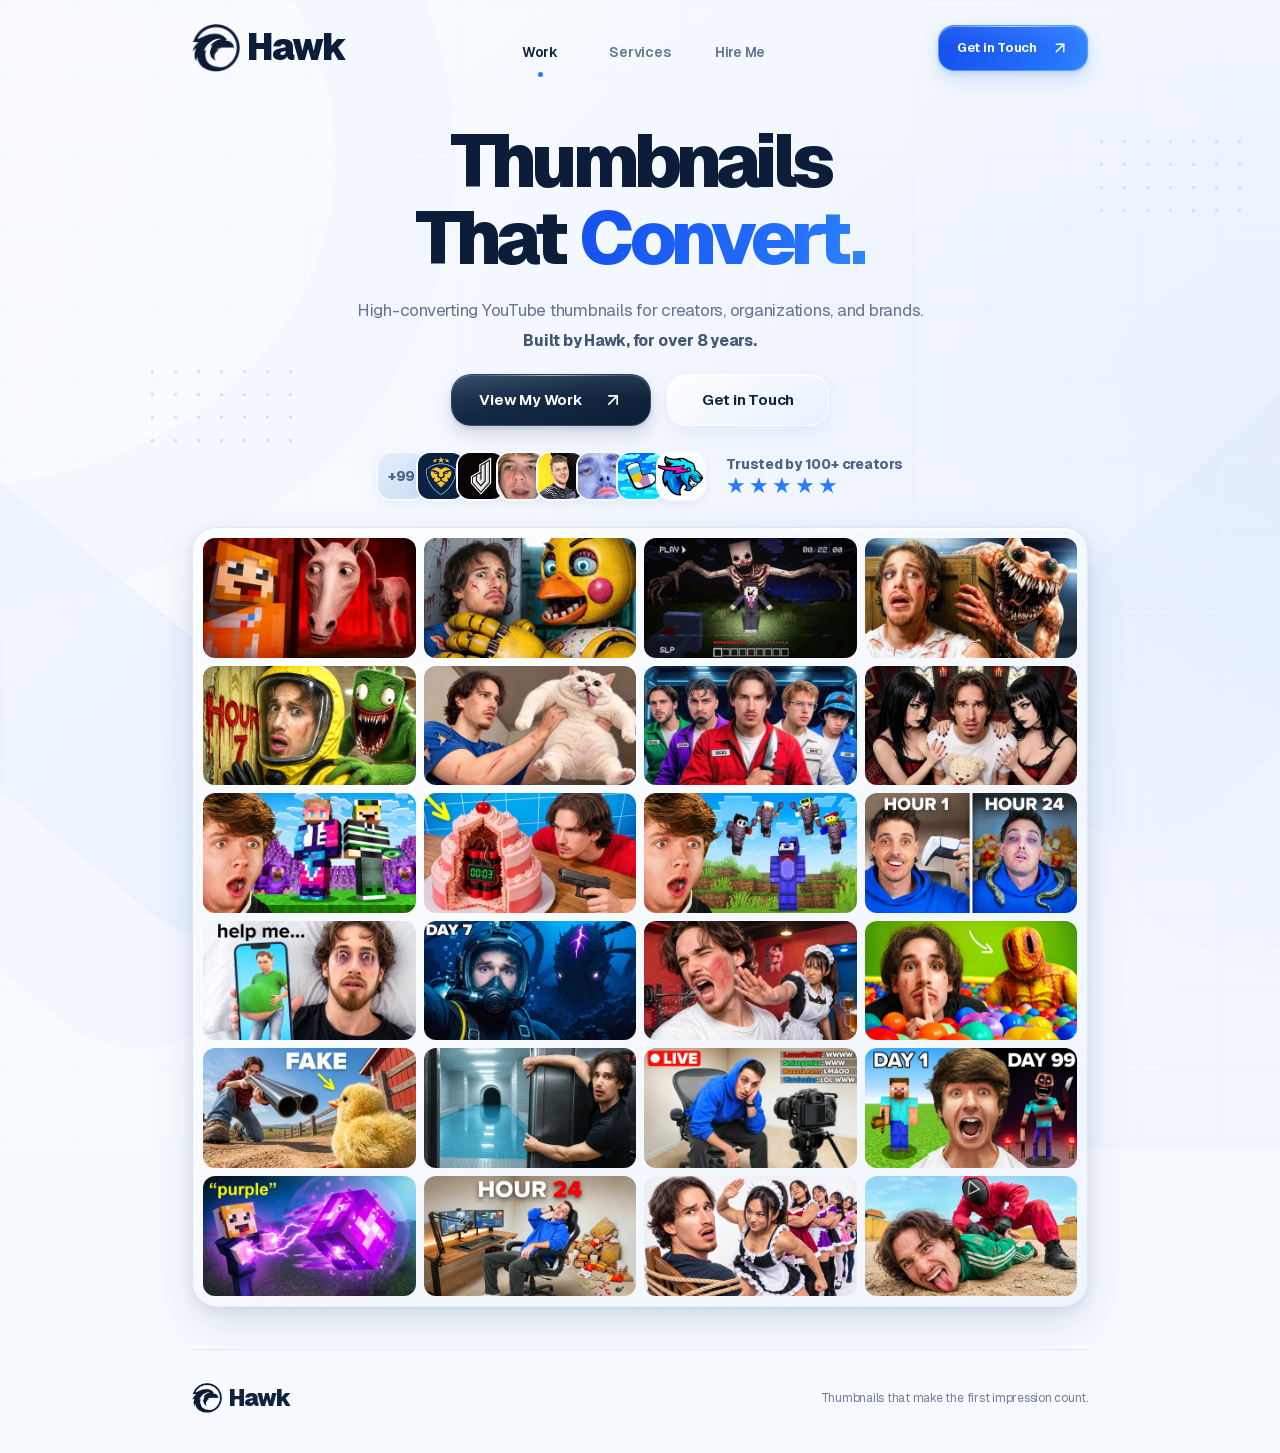
==== commit 4ba42d8b: "Thumb Swap" ====
--- a/index.html
+++ b/index.html
@@ -13,16 +13,16 @@
 <button type="button" class="thumbnail-card" data-reveal="true" data-reveal-delay="120" data-full="enlarged/2run-2copy.webp" aria-haspopup="dialog" aria-label="Enlarge 2Run 2 — Karl Jacobs"><img sizes="(min-width:1100px) 17vw, (min-width:600px) 44vw, 92vw" width="1920" height="1080" loading="eager" decoding="async" alt="2Run 2 — Karl Jacobs" draggable="false" data-src="gallery/2run-2copy-800.webp" data-srcset="gallery/2run-2copy-480.webp 480w, gallery/2run-2copy-800.webp 800w, gallery/2run-2copy-1280.webp 1280w"></button>
 <button type="button" class="thumbnail-card" data-reveal="true" data-reveal-delay="0" data-full="enlarged/zackd-12copy.webp" aria-haspopup="dialog" aria-label="Enlarge Help Me — Zack D. Films — Zack D. Films"><img sizes="(min-width:1100px) 17vw, (min-width:600px) 44vw, 92vw" width="1920" height="1080" loading="lazy" decoding="async" alt="Help Me — Zack D. Films — Zack D. Films" draggable="false" data-src="gallery/zackd-12copy-800.webp" data-srcset="gallery/zackd-12copy-480.webp 480w, gallery/zackd-12copy-800.webp 800w, gallery/zackd-12copy-1280.webp 1280w"></button>
 <button type="button" class="thumbnail-card" data-reveal="true" data-reveal-delay="40" data-full="enlarged/backrooms-nadcopy.webp" aria-haspopup="dialog" aria-label="Enlarge Backrooms Nad — Socksfor1"><img sizes="(min-width:1100px) 17vw, (min-width:600px) 44vw, 92vw" width="1280" height="720" loading="lazy" decoding="async" alt="Backrooms Nad — Socksfor1" draggable="false" data-src="gallery/backrooms-nadcopy-800.webp" data-srcset="gallery/backrooms-nadcopy-480.webp 480w, gallery/backrooms-nadcopy-800.webp 800w, gallery/backrooms-nadcopy-1280.webp 1280w"></button>
-<button type="button" class="thumbnail-card" data-reveal="true" data-reveal-delay="80" data-full="enlarged/healthy-fast-food-copy.webp?v=e11ed060595c" aria-haspopup="dialog" aria-label="Enlarge Red-eyed bunny with giant scissors facing a yellow hazmat character"><img sizes="(min-width:1100px) 17vw, (min-width:600px) 44vw, 92vw" width="1920" height="1080" loading="lazy" decoding="async" alt="Red-eyed bunny with giant scissors facing a yellow hazmat character" draggable="false" data-src="gallery/healthy-fast-food-copy-800.webp?v=e11ed060595c" data-srcset="gallery/healthy-fast-food-copy-480.webp?v=e11ed060595c 480w, gallery/healthy-fast-food-copy-800.webp?v=e11ed060595c 800w, gallery/healthy-fast-food-copy-1280.webp?v=e11ed060595c 1280w"></button>
+<button type="button" class="thumbnail-card" data-reveal="true" data-reveal-delay="80" data-full="enlarged/healthy-fast-food-copy.webp?v=68272b2f829c" aria-haspopup="dialog" aria-label="Enlarge Socksfor1 reacting to a slap at the Muscle Girl Bar"><img sizes="(min-width:1100px) 17vw, (min-width:600px) 44vw, 92vw" width="1920" height="1080" loading="lazy" decoding="async" alt="Socksfor1 reacting to a slap at the Muscle Girl Bar" draggable="false" data-src="gallery/healthy-fast-food-copy-800.webp?v=68272b2f829c" data-srcset="gallery/healthy-fast-food-copy-480.webp?v=68272b2f829c 480w, gallery/healthy-fast-food-copy-800.webp?v=68272b2f829c 800w, gallery/healthy-fast-food-copy-1280.webp?v=68272b2f829c 1280w"></button>
 <button type="button" class="thumbnail-card" data-reveal="true" data-reveal-delay="120" data-full="enlarged/24hours-copy.webp" aria-haspopup="dialog" aria-label="Enlarge 24Hours — Socksfor1"><img sizes="(min-width:1100px) 17vw, (min-width:600px) 44vw, 92vw" width="1920" height="1080" loading="lazy" decoding="async" alt="24Hours — Socksfor1" draggable="false" data-src="gallery/24hours-copy-800.webp" data-srcset="gallery/24hours-copy-480.webp 480w, gallery/24hours-copy-800.webp 800w, gallery/24hours-copy-1280.webp 1280w"></button>
 <button type="button" class="thumbnail-card" data-reveal="true" data-reveal-delay="0" data-full="enlarged/faceswaps-3copy.webp" aria-haspopup="dialog" aria-label="Enlarge Faceswaps 3 — Socksfor1"><img sizes="(min-width:1100px) 17vw, (min-width:600px) 44vw, 92vw" width="1920" height="1080" loading="lazy" decoding="async" alt="Faceswaps 3 — Socksfor1" draggable="false" data-src="gallery/faceswaps-3copy-800.webp" data-srcset="gallery/faceswaps-3copy-480.webp 480w, gallery/faceswaps-3copy-800.webp 800w, gallery/faceswaps-3copy-1280.webp 1280w"></button>
 <button type="button" class="thumbnail-card" data-reveal="true" data-reveal-delay="40" data-full="enlarged/judelow-3copy.webp" aria-haspopup="dialog" aria-label="Enlarge Judelow 3 — Karl Jacobs"><img sizes="(min-width:1100px) 17vw, (min-width:600px) 44vw, 92vw" width="1920" height="1080" loading="lazy" decoding="async" alt="Judelow 3 — Karl Jacobs" draggable="false" data-src="gallery/judelow-3copy-800.webp" data-srcset="gallery/judelow-3copy-480.webp 480w, gallery/judelow-3copy-800.webp 800w, gallery/judelow-3copy-1280.webp 1280w"></button>
 <button type="button" class="thumbnail-card" data-reveal="true" data-reveal-delay="80" data-full="enlarged/smp-8copy.webp" aria-haspopup="dialog" aria-label="Enlarge Socksfor1 with two gothic characters"><img sizes="(min-width:1100px) 17vw, (min-width:600px) 44vw, 92vw" width="1920" height="1080" loading="lazy" decoding="async" alt="Socksfor1 with two gothic characters" draggable="false" data-src="gallery/smp-8copy-800.webp" data-srcset="gallery/smp-8copy-480.webp 480w, gallery/smp-8copy-800.webp 800w, gallery/smp-8copy-1280.webp 1280w"></button>
 <button type="button" class="thumbnail-card" data-reveal="true" data-reveal-delay="120" data-full="enlarged/benny-dcopy.webp" aria-haspopup="dialog" aria-label="Enlarge Benny D — Socksfor1"><img sizes="(min-width:1100px) 17vw, (min-width:600px) 44vw, 92vw" width="1920" height="1080" loading="lazy" decoding="async" alt="Benny D — Socksfor1" draggable="false" data-src="gallery/benny-dcopy-800.webp" data-srcset="gallery/benny-dcopy-480.webp 480w, gallery/benny-dcopy-800.webp 800w, gallery/benny-dcopy-1280.webp 1280w"></button>
 <button type="button" class="thumbnail-card" data-reveal="true" data-reveal-delay="0" data-full="enlarged/24hours-copy2.webp" aria-haspopup="dialog" aria-label="Enlarge 24Hours 2 — Socksfor1"><img sizes="(min-width:1100px) 17vw, (min-width:600px) 44vw, 92vw" width="1920" height="1080" loading="lazy" decoding="async" alt="24Hours 2 — Socksfor1" draggable="false" data-src="gallery/24hours-copy2-800.webp" data-srcset="gallery/24hours-copy2-480.webp 480w, gallery/24hours-copy2-800.webp 800w, gallery/24hours-copy2-1280.webp 1280w"></button>
-<button type="button" class="thumbnail-card" data-reveal="true" data-reveal-delay="40" data-full="enlarged/judelow-copy.webp" aria-haspopup="dialog" aria-label="Enlarge Minecraft, on another level — Karl Jacobs"><img sizes="(min-width:1100px) 17vw, (min-width:600px) 44vw, 92vw" width="1920" height="1080" loading="lazy" decoding="async" alt="Minecraft, on another level — Karl Jacobs" draggable="false" data-src="gallery/judelow-copy-800.webp" data-srcset="gallery/judelow-copy-480.webp 480w, gallery/judelow-copy-800.webp 800w, gallery/judelow-copy-1280.webp 1280w"></button>
+<button type="button" class="thumbnail-card" data-reveal="true" data-reveal-delay="40" data-full="enlarged/judelow-copy.webp?v=7eec95044cd0" aria-haspopup="dialog" aria-label="Enlarge Socksfor1 in a chair with a lineup of costumed athletes"><img sizes="(min-width:1100px) 17vw, (min-width:600px) 44vw, 92vw" width="1920" height="1080" loading="lazy" decoding="async" alt="Socksfor1 in a chair with a lineup of costumed athletes" draggable="false" data-src="gallery/judelow-copy-800.webp?v=7eec95044cd0" data-srcset="gallery/judelow-copy-480.webp?v=7eec95044cd0 480w, gallery/judelow-copy-800.webp?v=7eec95044cd0 800w, gallery/judelow-copy-1280.webp?v=7eec95044cd0 1280w"></button>
 <button type="button" class="thumbnail-card" data-reveal="true" data-reveal-delay="80" data-full="enlarged/2run-3copy.webp?v=f6c994f2008a" aria-haspopup="dialog" aria-label="Enlarge Karl Jacobs with Minecraft Steve on day 1 and day 99"><img sizes="(min-width:1100px) 17vw, (min-width:600px) 44vw, 92vw" width="1920" height="1080" loading="lazy" decoding="async" alt="Karl Jacobs with Minecraft Steve on day 1 and day 99" draggable="false" data-src="gallery/2run-3copy-800.webp?v=f6c994f2008a" data-srcset="gallery/2run-3copy-480.webp?v=f6c994f2008a 480w, gallery/2run-3copy-800.webp?v=f6c994f2008a 800w, gallery/2run-3copy-1280.webp?v=f6c994f2008a 1280w"></button>
-<button type="button" class="thumbnail-card" data-reveal="true" data-reveal-delay="120" data-full="enlarged/verity-15copy.webp" aria-haspopup="dialog" aria-label="Enlarge Verity 15 — Socksfor1"><img sizes="(min-width:1100px) 17vw, (min-width:600px) 44vw, 92vw" width="1920" height="1080" loading="lazy" decoding="async" alt="Verity 15 — Socksfor1" draggable="false" data-src="gallery/verity-15copy-800.webp" data-srcset="gallery/verity-15copy-480.webp 480w, gallery/verity-15copy-800.webp 800w, gallery/verity-15copy-1280.webp 1280w"></button>
+<button type="button" class="thumbnail-card" data-reveal="true" data-reveal-delay="120" data-full="enlarged/verity-15copy.webp?v=82a40722cf0d" aria-haspopup="dialog" aria-label="Enlarge Socksfor1 in a green tracksuit with a Squid Game guard"><img sizes="(min-width:1100px) 17vw, (min-width:600px) 44vw, 92vw" width="1920" height="1080" loading="lazy" decoding="async" alt="Socksfor1 in a green tracksuit with a Squid Game guard" draggable="false" data-src="gallery/verity-15copy-800.webp?v=82a40722cf0d" data-srcset="gallery/verity-15copy-480.webp?v=82a40722cf0d 480w, gallery/verity-15copy-800.webp?v=82a40722cf0d 800w, gallery/verity-15copy-1280.webp?v=82a40722cf0d 1280w"></button>
 <button type="button" class="thumbnail-card" data-reveal="true" data-reveal-delay="0" data-full="enlarged/prophunt-6copy.webp" aria-haspopup="dialog" aria-label="Enlarge Prophunt 6 — Socksfor1"><img sizes="(min-width:1100px) 17vw, (min-width:600px) 44vw, 92vw" width="1920" height="1080" loading="lazy" decoding="async" alt="Prophunt 6 — Socksfor1" draggable="false" data-src="gallery/prophunt-6copy-800.webp" data-srcset="gallery/prophunt-6copy-480.webp 480w, gallery/prophunt-6copy-800.webp 800w, gallery/prophunt-6copy-1280.webp 1280w"></button>
 <button type="button" class="thumbnail-card" data-reveal="true" data-reveal-delay="40" data-full="enlarged/moohoo-3copy.webp" aria-haspopup="dialog" aria-label="Enlarge Moohoo 3 — Socksfor1"><img sizes="(min-width:1100px) 17vw, (min-width:600px) 44vw, 92vw" width="1920" height="1080" loading="lazy" decoding="async" alt="Moohoo 3 — Socksfor1" draggable="false" data-src="gallery/moohoo-3copy-800.webp" data-srcset="gallery/moohoo-3copy-480.webp 480w, gallery/moohoo-3copy-800.webp 800w, gallery/moohoo-3copy-1280.webp 1280w"></button>
 <button type="button" class="thumbnail-card" data-reveal="true" data-reveal-delay="80" data-full="enlarged/sub-boxe-copy.webp" aria-haspopup="dialog" aria-label="Enlarge Sub Boxe — Socksfor1"><img sizes="(min-width:1100px) 17vw, (min-width:600px) 44vw, 92vw" width="1280" height="720" loading="lazy" decoding="async" alt="Sub Boxe — Socksfor1" draggable="false" data-src="gallery/sub-boxe-copy-800.webp" data-srcset="gallery/sub-boxe-copy-480.webp 480w, gallery/sub-boxe-copy-800.webp 800w, gallery/sub-boxe-copy-1280.webp 1280w"></button>
@@ -38,16 +38,16 @@
 <div class="thumbnail-card" data-reveal="true" data-reveal-delay="120"><img sizes="(min-width:1100px) 17vw, (min-width:600px) 44vw, 92vw" width="1920" height="1080" loading="eager" decoding="async" alt="2Run 2 — Karl Jacobs" draggable="false" src="gallery/2run-2copy-800.webp" srcset="gallery/2run-2copy-480.webp 480w, gallery/2run-2copy-800.webp 800w, gallery/2run-2copy-1280.webp 1280w"></div>
 <div class="thumbnail-card" data-reveal="true" data-reveal-delay="0"><img sizes="(min-width:1100px) 17vw, (min-width:600px) 44vw, 92vw" width="1920" height="1080" loading="lazy" decoding="async" alt="Help Me — Zack D. Films — Zack D. Films" draggable="false" src="gallery/zackd-12copy-800.webp" srcset="gallery/zackd-12copy-480.webp 480w, gallery/zackd-12copy-800.webp 800w, gallery/zackd-12copy-1280.webp 1280w"></div>
 <div class="thumbnail-card" data-reveal="true" data-reveal-delay="40"><img sizes="(min-width:1100px) 17vw, (min-width:600px) 44vw, 92vw" width="1280" height="720" loading="lazy" decoding="async" alt="Backrooms Nad — Socksfor1" draggable="false" src="gallery/backrooms-nadcopy-800.webp" srcset="gallery/backrooms-nadcopy-480.webp 480w, gallery/backrooms-nadcopy-800.webp 800w, gallery/backrooms-nadcopy-1280.webp 1280w"></div>
-<div class="thumbnail-card" data-reveal="true" data-reveal-delay="80"><img sizes="(min-width:1100px) 17vw, (min-width:600px) 44vw, 92vw" width="1920" height="1080" loading="lazy" decoding="async" alt="Red-eyed bunny with giant scissors facing a yellow hazmat character" draggable="false" src="gallery/healthy-fast-food-copy-800.webp?v=e11ed060595c" srcset="gallery/healthy-fast-food-copy-480.webp?v=e11ed060595c 480w, gallery/healthy-fast-food-copy-800.webp?v=e11ed060595c 800w, gallery/healthy-fast-food-copy-1280.webp?v=e11ed060595c 1280w"></div>
+<div class="thumbnail-card" data-reveal="true" data-reveal-delay="80"><img sizes="(min-width:1100px) 17vw, (min-width:600px) 44vw, 92vw" width="1920" height="1080" loading="lazy" decoding="async" alt="Socksfor1 reacting to a slap at the Muscle Girl Bar" draggable="false" src="gallery/healthy-fast-food-copy-800.webp?v=68272b2f829c" srcset="gallery/healthy-fast-food-copy-480.webp?v=68272b2f829c 480w, gallery/healthy-fast-food-copy-800.webp?v=68272b2f829c 800w, gallery/healthy-fast-food-copy-1280.webp?v=68272b2f829c 1280w"></div>
 <div class="thumbnail-card" data-reveal="true" data-reveal-delay="120"><img sizes="(min-width:1100px) 17vw, (min-width:600px) 44vw, 92vw" width="1920" height="1080" loading="lazy" decoding="async" alt="24Hours — Socksfor1" draggable="false" src="gallery/24hours-copy-800.webp" srcset="gallery/24hours-copy-480.webp 480w, gallery/24hours-copy-800.webp 800w, gallery/24hours-copy-1280.webp 1280w"></div>
 <div class="thumbnail-card" data-reveal="true" data-reveal-delay="0"><img sizes="(min-width:1100px) 17vw, (min-width:600px) 44vw, 92vw" width="1920" height="1080" loading="lazy" decoding="async" alt="Faceswaps 3 — Socksfor1" draggable="false" src="gallery/faceswaps-3copy-800.webp" srcset="gallery/faceswaps-3copy-480.webp 480w, gallery/faceswaps-3copy-800.webp 800w, gallery/faceswaps-3copy-1280.webp 1280w"></div>
 <div class="thumbnail-card" data-reveal="true" data-reveal-delay="40"><img sizes="(min-width:1100px) 17vw, (min-width:600px) 44vw, 92vw" width="1920" height="1080" loading="lazy" decoding="async" alt="Judelow 3 — Karl Jacobs" draggable="false" src="gallery/judelow-3copy-800.webp" srcset="gallery/judelow-3copy-480.webp 480w, gallery/judelow-3copy-800.webp 800w, gallery/judelow-3copy-1280.webp 1280w"></div>
 <div class="thumbnail-card" data-reveal="true" data-reveal-delay="80"><img sizes="(min-width:1100px) 17vw, (min-width:600px) 44vw, 92vw" width="1920" height="1080" loading="lazy" decoding="async" alt="Socksfor1 with two gothic characters" draggable="false" src="gallery/smp-8copy-800.webp" srcset="gallery/smp-8copy-480.webp 480w, gallery/smp-8copy-800.webp 800w, gallery/smp-8copy-1280.webp 1280w"></div>
 <div class="thumbnail-card" data-reveal="true" data-reveal-delay="120"><img sizes="(min-width:1100px) 17vw, (min-width:600px) 44vw, 92vw" width="1920" height="1080" loading="lazy" decoding="async" alt="Benny D — Socksfor1" draggable="false" src="gallery/benny-dcopy-800.webp" srcset="gallery/benny-dcopy-480.webp 480w, gallery/benny-dcopy-800.webp 800w, gallery/benny-dcopy-1280.webp 1280w"></div>
 <div class="thumbnail-card" data-reveal="true" data-reveal-delay="0"><img sizes="(min-width:1100px) 17vw, (min-width:600px) 44vw, 92vw" width="1920" height="1080" loading="lazy" decoding="async" alt="24Hours 2 — Socksfor1" draggable="false" src="gallery/24hours-copy2-800.webp" srcset="gallery/24hours-copy2-480.webp 480w, gallery/24hours-copy2-800.webp 800w, gallery/24hours-copy2-1280.webp 1280w"></div>
-<div class="thumbnail-card" data-reveal="true" data-reveal-delay="40"><img sizes="(min-width:1100px) 17vw, (min-width:600px) 44vw, 92vw" width="1920" height="1080" loading="lazy" decoding="async" alt="Minecraft, on another level — Karl Jacobs" draggable="false" src="gallery/judelow-copy-800.webp" srcset="gallery/judelow-copy-480.webp 480w, gallery/judelow-copy-800.webp 800w, gallery/judelow-copy-1280.webp 1280w"></div>
+<div class="thumbnail-card" data-reveal="true" data-reveal-delay="40"><img sizes="(min-width:1100px) 17vw, (min-width:600px) 44vw, 92vw" width="1920" height="1080" loading="lazy" decoding="async" alt="Socksfor1 in a chair with a lineup of costumed athletes" draggable="false" src="gallery/judelow-copy-800.webp?v=7eec95044cd0" srcset="gallery/judelow-copy-480.webp?v=7eec95044cd0 480w, gallery/judelow-copy-800.webp?v=7eec95044cd0 800w, gallery/judelow-copy-1280.webp?v=7eec95044cd0 1280w"></div>
 <div class="thumbnail-card" data-reveal="true" data-reveal-delay="80"><img sizes="(min-width:1100px) 17vw, (min-width:600px) 44vw, 92vw" width="1920" height="1080" loading="lazy" decoding="async" alt="Karl Jacobs with Minecraft Steve on day 1 and day 99" draggable="false" src="gallery/2run-3copy-800.webp?v=f6c994f2008a" srcset="gallery/2run-3copy-480.webp?v=f6c994f2008a 480w, gallery/2run-3copy-800.webp?v=f6c994f2008a 800w, gallery/2run-3copy-1280.webp?v=f6c994f2008a 1280w"></div>
-<div class="thumbnail-card" data-reveal="true" data-reveal-delay="120"><img sizes="(min-width:1100px) 17vw, (min-width:600px) 44vw, 92vw" width="1920" height="1080" loading="lazy" decoding="async" alt="Verity 15 — Socksfor1" draggable="false" src="gallery/verity-15copy-800.webp" srcset="gallery/verity-15copy-480.webp 480w, gallery/verity-15copy-800.webp 800w, gallery/verity-15copy-1280.webp 1280w"></div>
+<div class="thumbnail-card" data-reveal="true" data-reveal-delay="120"><img sizes="(min-width:1100px) 17vw, (min-width:600px) 44vw, 92vw" width="1920" height="1080" loading="lazy" decoding="async" alt="Socksfor1 in a green tracksuit with a Squid Game guard" draggable="false" src="gallery/verity-15copy-800.webp?v=82a40722cf0d" srcset="gallery/verity-15copy-480.webp?v=82a40722cf0d 480w, gallery/verity-15copy-800.webp?v=82a40722cf0d 800w, gallery/verity-15copy-1280.webp?v=82a40722cf0d 1280w"></div>
 <div class="thumbnail-card" data-reveal="true" data-reveal-delay="0"><img sizes="(min-width:1100px) 17vw, (min-width:600px) 44vw, 92vw" width="1920" height="1080" loading="lazy" decoding="async" alt="Prophunt 6 — Socksfor1" draggable="false" src="gallery/prophunt-6copy-800.webp" srcset="gallery/prophunt-6copy-480.webp 480w, gallery/prophunt-6copy-800.webp 800w, gallery/prophunt-6copy-1280.webp 1280w"></div>
 <div class="thumbnail-card" data-reveal="true" data-reveal-delay="40"><img sizes="(min-width:1100px) 17vw, (min-width:600px) 44vw, 92vw" width="1920" height="1080" loading="lazy" decoding="async" alt="Moohoo 3 — Socksfor1" draggable="false" src="gallery/moohoo-3copy-800.webp" srcset="gallery/moohoo-3copy-480.webp 480w, gallery/moohoo-3copy-800.webp 800w, gallery/moohoo-3copy-1280.webp 1280w"></div>
 <div class="thumbnail-card" data-reveal="true" data-reveal-delay="80"><img sizes="(min-width:1100px) 17vw, (min-width:600px) 44vw, 92vw" width="1280" height="720" loading="lazy" decoding="async" alt="Sub Boxe — Socksfor1" draggable="false" src="gallery/sub-boxe-copy-800.webp" srcset="gallery/sub-boxe-copy-480.webp 480w, gallery/sub-boxe-copy-800.webp 800w, gallery/sub-boxe-copy-1280.webp 1280w"></div>
